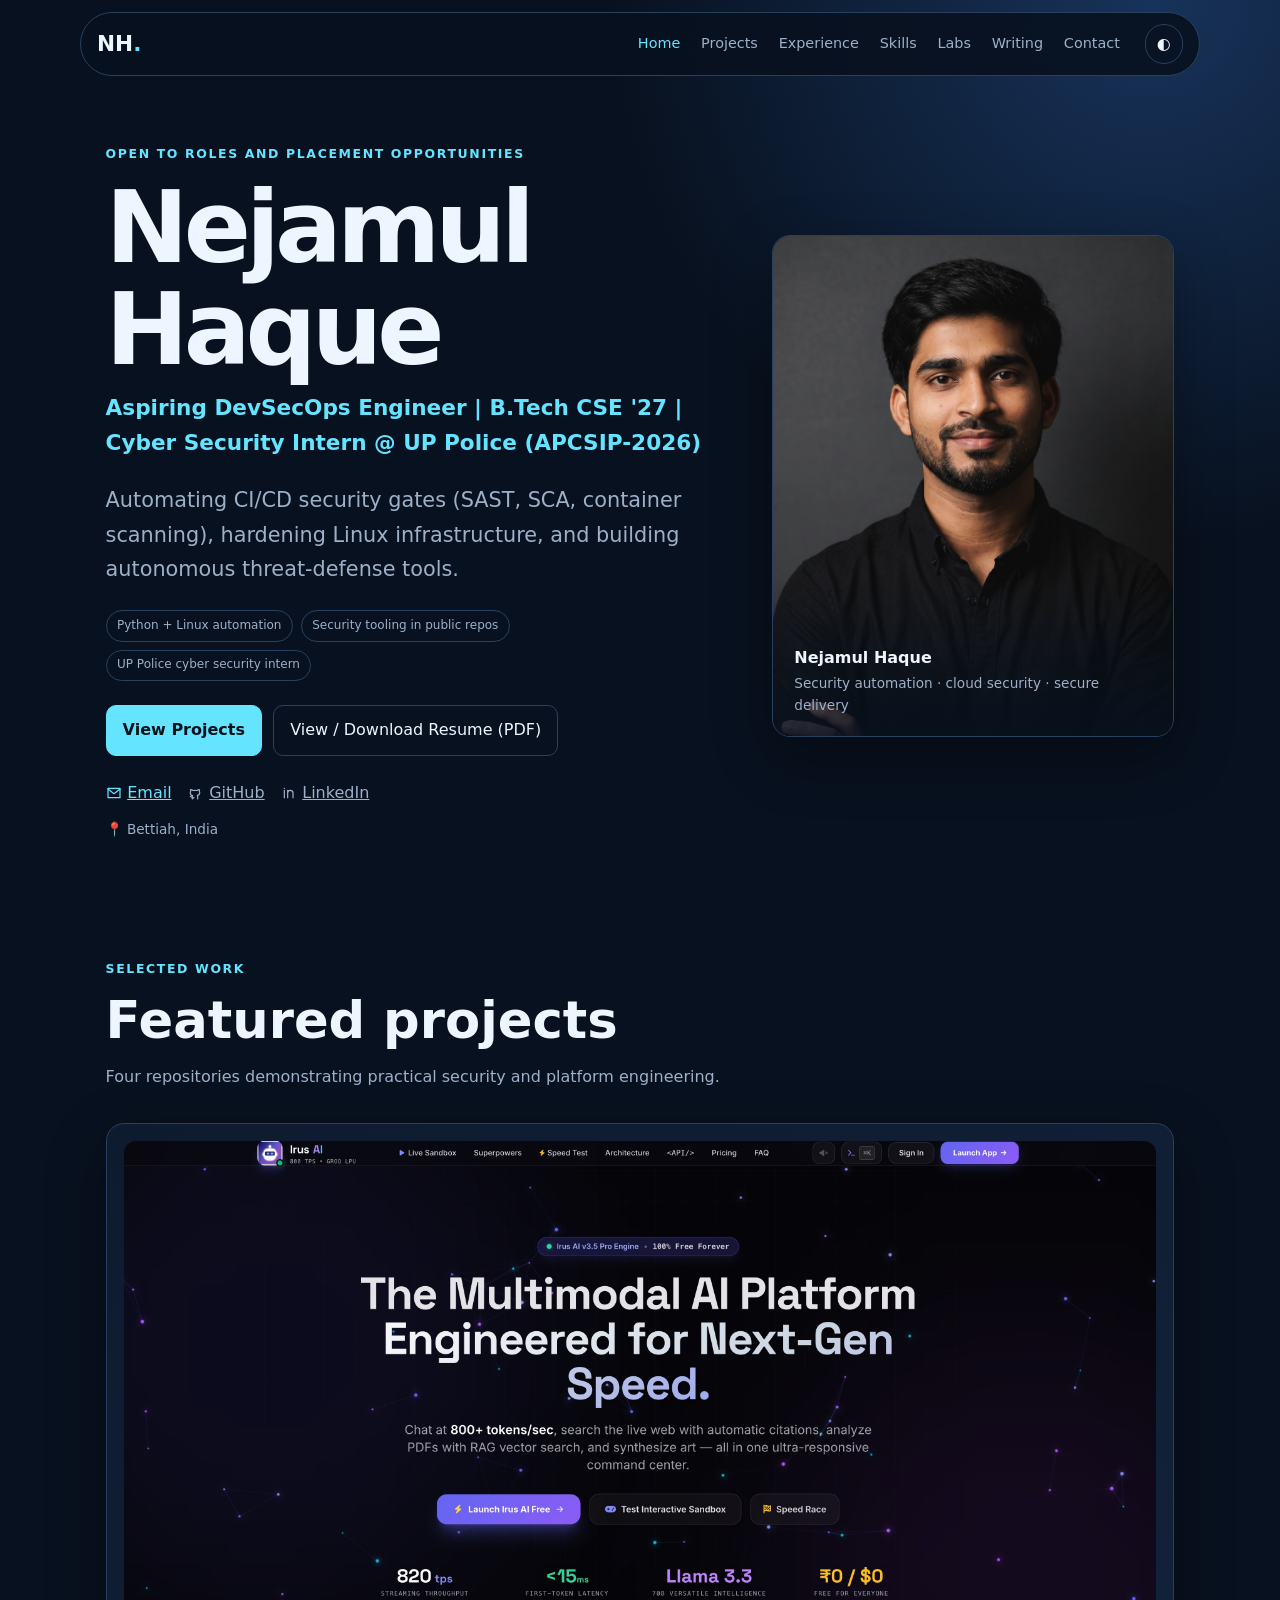
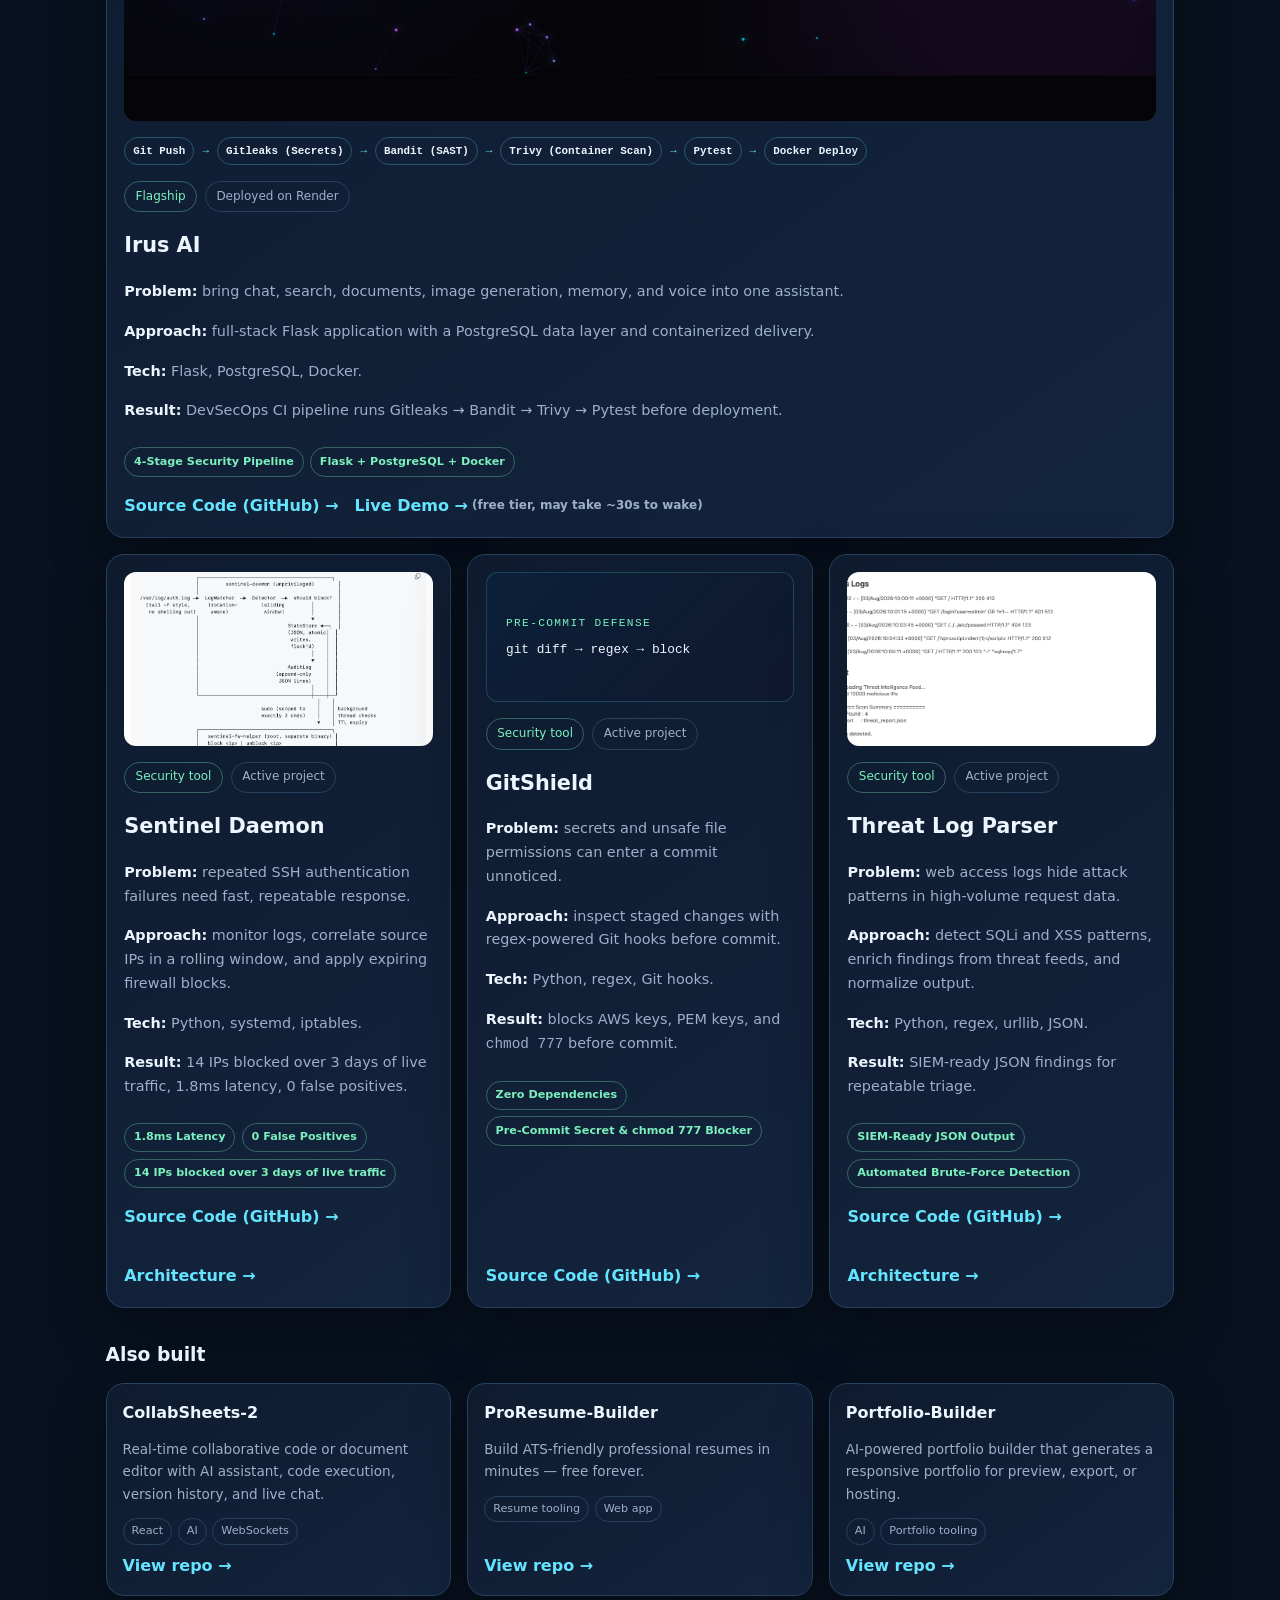
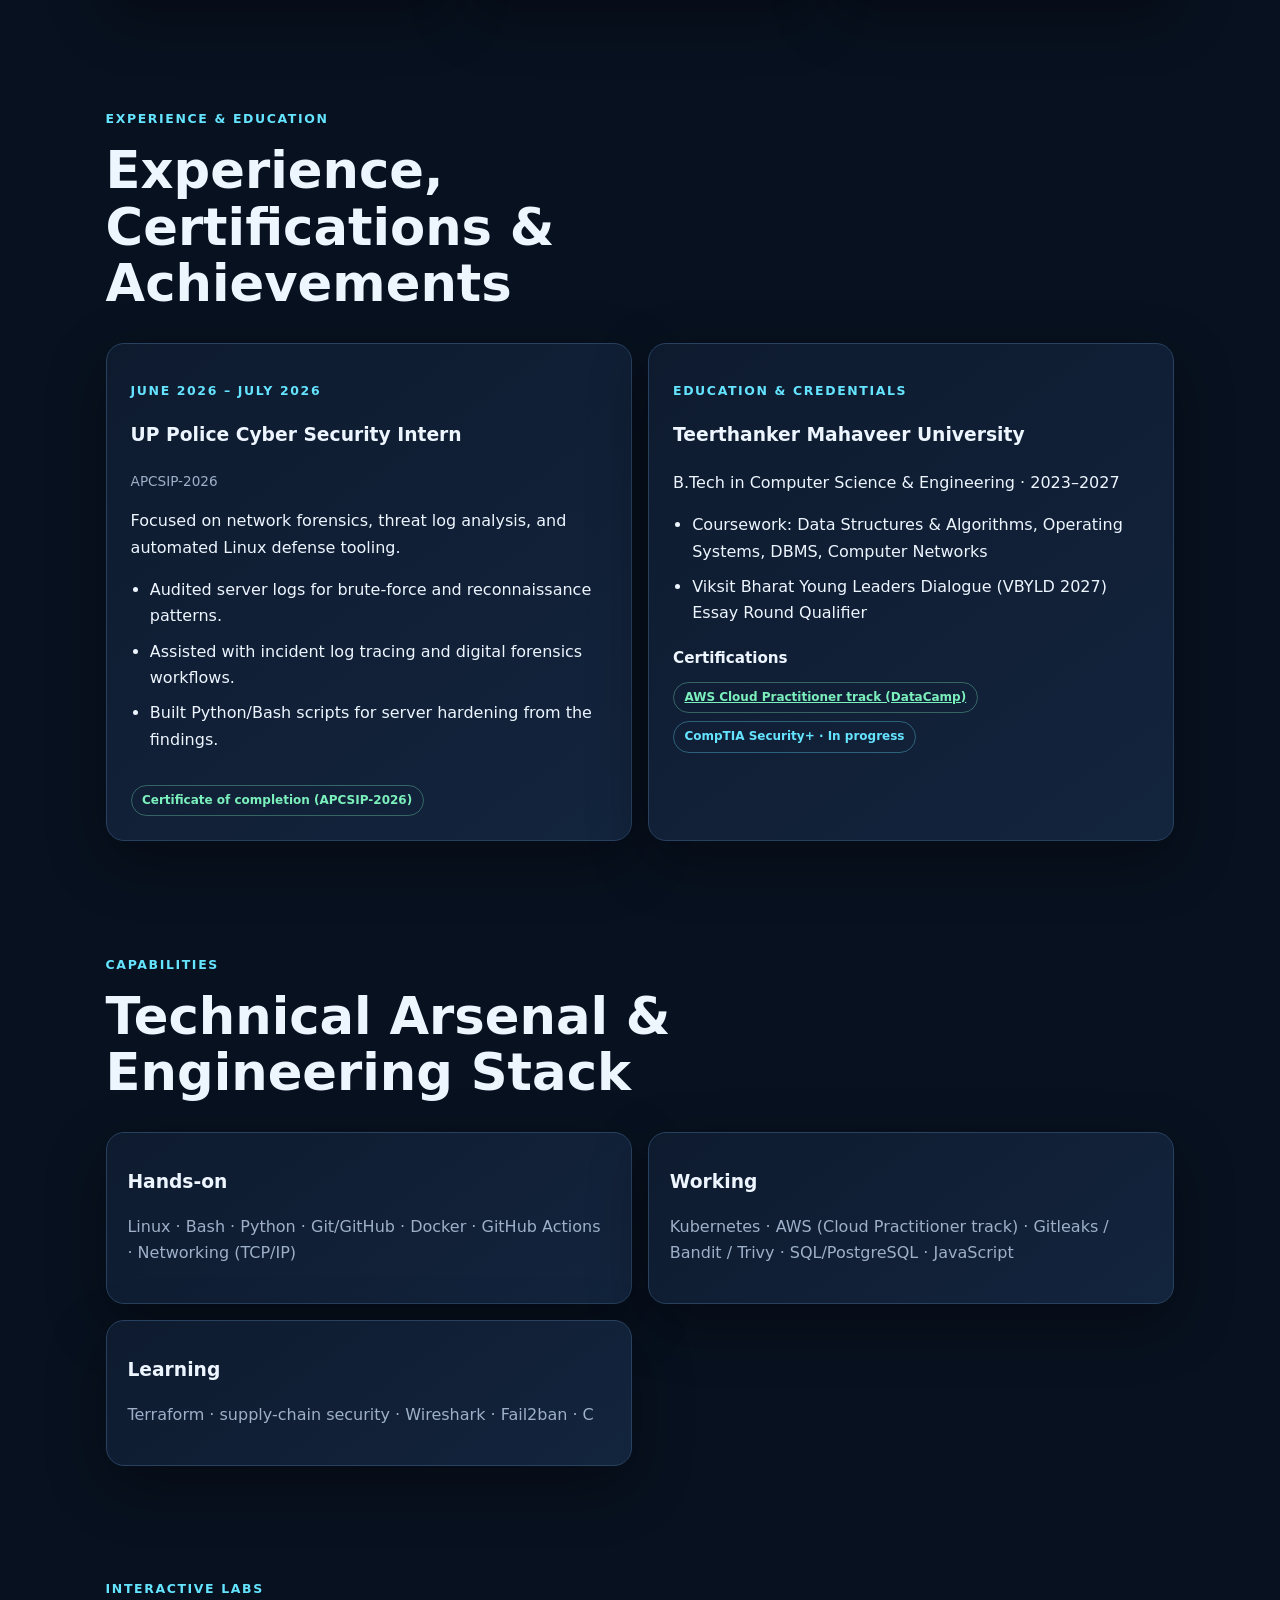
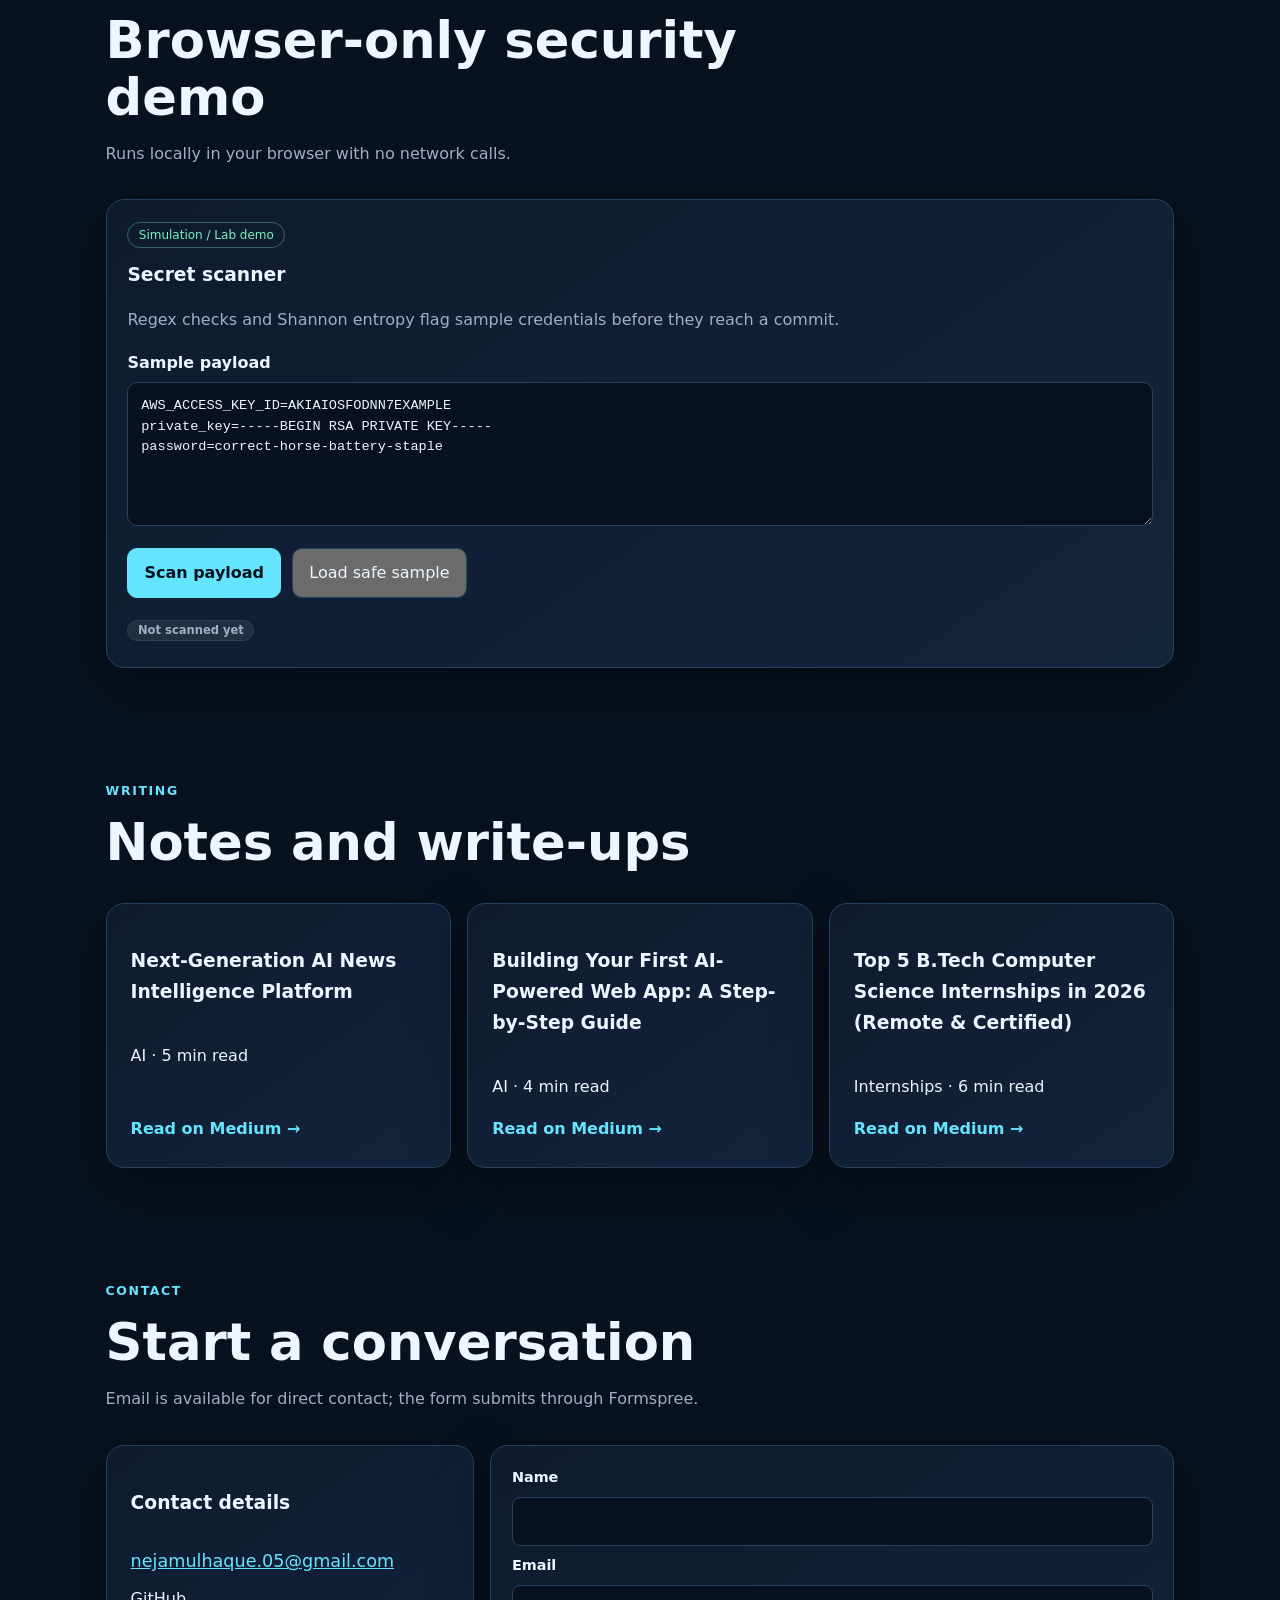
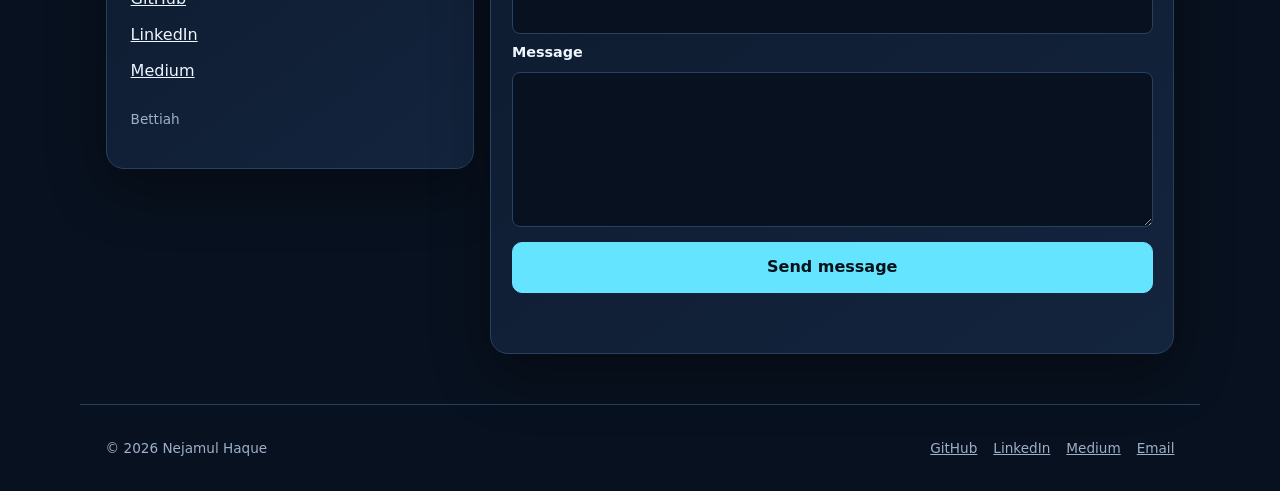
==== index.html @ 6cd94a55 "Merge pull request #15 from NejamulHaque/main updated" ====
<!DOCTYPE html>
<html lang="en">
<head>
  <meta charset="utf-8">
  <meta name="viewport" content="width=device-width, initial-scale=1">
  <meta name="description" content="Aspiring DevSecOps Engineer">
  <link rel="canonical" href="https://nejamulhaque.vercel.app/">
  <meta property="og:type" content="website">
  <meta property="og:site_name" content="Nejamul Haque">
  <meta property="og:title" content="Nejamul Haque | Aspiring DevSecOps Engineer">
  <meta property="og:description" content="Practical security automation, cloud security, and secure delivery projects.">
  <meta property="og:url" content="https://nejamulhaque.vercel.app/">
  <meta property="og:image" content="https://nejamulhaque.vercel.app/og-image.png">
  <meta property="og:image:alt" content="Nejamul Haque - Aspiring DevSecOps Engineer">
  <meta property="og:image:width" content="1200">
  <meta property="og:image:height" content="630">
  <meta name="twitter:card" content="summary_large_image">
  <meta name="twitter:title" content="Nejamul Haque | Aspiring DevSecOps Engineer">
  <meta name="twitter:description" content="Practical security automation, cloud security, and secure delivery projects.">
  <meta name="twitter:image" content="https://nejamulhaque.vercel.app/og-image.png">
  <meta name="twitter:image:alt" content="Nejamul Haque - Aspiring DevSecOps Engineer">
  <meta name="theme-color" content="#08111f">
  <link rel="icon" href="assets/favicon/favicon.ico">
  <link rel="manifest" href="site.webmanifest">
  <link rel="stylesheet" href="styles.css">
  <script type="application/ld+json">
  {"@context":"https://schema.org","@type":"Person","name":"Nejamul Haque","url":"https://nejamulhaque.vercel.app/","jobTitle":"Aspiring DevSecOps Engineer","sameAs":["https://github.com/NejamulHaque","https://linkedin.com/in/NejamulHaque","https://nejamulhaque.medium.com/"]}
  </script>
  <title>Nejamul Haque | Aspiring DevSecOps Engineer</title>
</head>
<body>
  <a class="skip-link" href="#main">Skip to content</a>
  <div class="scroll-progress" id="scrollProgress" aria-hidden="true"></div>
  <header class="site-header">
    <a class="brand" href="#home" aria-label="Nejamul Haque home">NH<span>.</span></a>
    <button class="menu-toggle" id="menuToggle" type="button" aria-expanded="false" aria-controls="primaryNav">Menu</button>
    <nav id="primaryNav" aria-label="Primary navigation">
      <a href="#home">Home</a><a href="#projects">Projects</a><a href="#experience">Experience</a>
      <a href="#skills">Skills</a><a href="#labs">Labs</a><a href="#writing">Writing</a><a href="#contact">Contact</a>
      <a class="resume-link" href="/resume.pdf" target="_blank" rel="noopener noreferrer" hidden>Resume</a>
    </nav>
    <button class="theme-toggle" id="themeToggle" type="button" aria-label="Toggle color theme">◐</button>
  </header>

  <main id="main">
    <section class="hero section" id="home">
      <div class="hero-copy">
        <p class="kicker">Open to roles and placement opportunities</p>
        <h1>Nejamul Haque</h1>
        <p class="hero-role">Aspiring DevSecOps Engineer | B.Tech CSE '27 | Cyber Security Intern @ UP Police (APCSIP-2026)</p>
        <p class="lede">Automating CI/CD security gates (SAST, SCA, container scanning), hardening Linux infrastructure, and building autonomous threat-defense tools.</p>
        <div class="proof-points">
          <span>Python + Linux automation</span><span>Security tooling in public repos</span><span>UP Police cyber security intern</span>
        </div>
        <div class="actions">
          <a class="button primary" href="#projects">View Projects</a>
          <a class="button secondary resume-link" href="/resume.pdf" target="_blank" rel="noopener noreferrer" hidden>View / Download Resume (PDF)</a>
        </div>
        <div class="contact-line">
          <a class="icon-badge" aria-label="Email Nejamul Haque" href="mailto:nejamulhaque.05@gmail.com"><svg aria-hidden="true" viewBox="0 0 24 24"><path d="M3 5h18v14H3z"/><path d="m3 6 9 7 9-7"/></svg><span>Email</span></a>
          <a class="icon-badge" aria-label="Nejamul Haque on GitHub" href="https://github.com/NejamulHaque" target="_blank" rel="noopener noreferrer"><svg aria-hidden="true" viewBox="0 0 24 24"><path d="M9 19c-4 1.2-4-2-5.5-2m11 4v-3.1c0-1 .1-1.6-.5-2.2 1.7-.2 3.5-.8 3.5-4A3.1 3.1 0 0 0 17 9.5 2.9 2.9 0 0 0 17 7s-1.1-.4-3.5 1.3a12 12 0 0 0-6 0C5.1 6.6 4 7 4 7a2.9 2.9 0 0 0 0 2.5A3.1 3.1 0 0 0 3.5 12c0 3.2 1.8 3.8 3.5 4-.6.6-.6 1.2-.5 2.2V21"/></svg><span>GitHub</span></a>
          <a class="icon-badge" aria-label="Nejamul Haque on LinkedIn" href="https://linkedin.com/in/NejamulHaque" target="_blank" rel="noopener noreferrer"><svg aria-hidden="true" viewBox="0 0 24 24"><path d="M5 8v11M5 5v.1M10 19v-7a4 4 0 0 1 8 0v7M10 12V8"/></svg><span>LinkedIn</span></a>
        </div>
        <p class="location-meta">📍 Bettiah, India</p>
      </div>
      <div class="hero-card card">
        <img src="assets/profile.png" alt="Nejamul Haque" width="600" height="750" fetchpriority="high">
        <div class="hero-card-caption"><strong>Nejamul Haque</strong><span>Security automation · cloud security · secure delivery</span></div>
      </div>
    </section>

    <section class="section" id="projects">
      <div class="section-heading"><p class="kicker">Selected work</p><h2>Featured projects</h2><p>Four repositories demonstrating practical security and platform engineering.</p></div>
      <div class="project-grid">
        <article class="card project-card flagship">
          <div class="project-media image-media"><img class="project-screenshot" src="assets/projects/irus-ai.png" width="3360" height="1854" alt="Irus AI screenshot" loading="lazy"></div>
          <div class="pipeline"><span>Git Push</span><b>→</b><span>Gitleaks (Secrets)</span><b>→</b><span>Bandit (SAST)</span><b>→</b><span>Trivy (Container Scan)</span><b>→</b><span>Pytest</span><b>→</b><span>Docker Deploy</span></div>
          <div class="status-row"><span class="badge">Flagship</span><span class="status">Deployed on Render</span></div>
          <h3>Irus AI</h3><p><strong>Problem:</strong> bring chat, search, documents, image generation, memory, and voice into one assistant.</p><p><strong>Approach:</strong> full-stack Flask application with a PostgreSQL data layer and containerized delivery.</p><p><strong>Tech:</strong> Flask, PostgreSQL, Docker.</p><p><strong>Result:</strong> DevSecOps CI pipeline runs Gitleaks → Bandit → Trivy → Pytest before deployment.</p>
          <div class="metric-row"><span>4-Stage Security Pipeline</span><span>Flask + PostgreSQL + Docker</span></div><div class="project-actions"><a class="text-link" aria-label="Irus AI source code on GitHub" href="https://github.com/NejamulHaque/Irus-AI" target="_blank" rel="noopener noreferrer">Source Code (GitHub) →</a><a class="text-link" aria-label="Irus AI live demo" href="https://irus-ai.onrender.com" target="_blank" rel="noopener noreferrer">Live Demo → <span class="demo-note">(free tier, may take ~30s to wake)</span></a></div>
        </article>
        <article class="card project-card">
          <div class="project-media image-media"><img class="project-screenshot" src="assets/projects/sentinel-daemon.png" width="1758" height="1236" alt="Sentinel Daemon screenshot" loading="lazy"></div>
          <div class="status-row"><span class="badge">Security tool</span><span class="status">Active project</span></div>
          <h3>Sentinel Daemon</h3><p><strong>Problem:</strong> repeated SSH authentication failures need fast, repeatable response.</p><p><strong>Approach:</strong> monitor logs, correlate source IPs in a rolling window, and apply expiring firewall blocks.</p><p><strong>Tech:</strong> Python, systemd, iptables.</p><p><strong>Result:</strong> 14 IPs blocked over 3 days of live traffic, 1.8ms latency, 0 false positives.</p>
          <div class="metric-row"><span>1.8ms Latency</span><span>0 False Positives</span><span>14 IPs blocked over 3 days of live traffic</span></div><div class="project-actions"><a class="text-link" aria-label="Sentinel Daemon source code on GitHub" href="https://github.com/NejamulHaque/sentinel-daemon" target="_blank" rel="noopener noreferrer">Source Code (GitHub) →</a><a class="text-link" aria-label="Sentinel Daemon architecture" href="https://github.com/NejamulHaque/sentinel-daemon#readme" target="_blank" rel="noopener noreferrer">Architecture →</a></div>
        </article>
        <article class="card project-card">
          <div class="project-media code-card"><span>PRE-COMMIT DEFENSE</span><code>git diff → regex → block</code></div>
          <div class="status-row"><span class="badge">Security tool</span><span class="status">Active project</span></div>
          <h3>GitShield</h3><p><strong>Problem:</strong> secrets and unsafe file permissions can enter a commit unnoticed.</p><p><strong>Approach:</strong> inspect staged changes with regex-powered Git hooks before commit.</p><p><strong>Tech:</strong> Python, regex, Git hooks.</p><p><strong>Result:</strong> blocks AWS keys, PEM keys, and <code>chmod 777</code> before commit.</p>
          <div class="metric-row"><span>Zero Dependencies</span><span>Pre-Commit Secret &amp; chmod 777 Blocker</span></div><div class="project-actions"><a class="text-link" aria-label="GitShield source code on GitHub" href="https://github.com/NejamulHaque/GitShield" target="_blank" rel="noopener noreferrer">Source Code (GitHub) →</a></div>
        </article>
        <article class="card project-card">
          <div class="project-media image-media"><img class="project-screenshot" src="assets/projects/threat-log-parser.png" width="1910" height="890" alt="Threat Log Parser screenshot" loading="lazy"></div>
          <div class="status-row"><span class="badge">Security tool</span><span class="status">Active project</span></div>
          <h3>Threat Log Parser</h3><p><strong>Problem:</strong> web access logs hide attack patterns in high-volume request data.</p><p><strong>Approach:</strong> detect SQLi and XSS patterns, enrich findings from threat feeds, and normalize output.</p><p><strong>Tech:</strong> Python, regex, urllib, JSON.</p><p><strong>Result:</strong> SIEM-ready JSON findings for repeatable triage.</p>
          <div class="metric-row"><span>SIEM-Ready JSON Output</span><span>Automated Brute-Force Detection</span></div><div class="project-actions"><a class="text-link" aria-label="Threat Log Parser source code on GitHub" href="https://github.com/NejamulHaque/threat-log-parser" target="_blank" rel="noopener noreferrer">Source Code (GitHub) →</a><a class="text-link" aria-label="Threat Log Parser architecture" href="https://github.com/NejamulHaque/threat-log-parser#readme" target="_blank" rel="noopener noreferrer">Architecture →</a></div>
        </article>
      </div>
      <div class="also-built"><h3>Also built</h3><div class="compact-projects">
        <article class="card compact-project"><h4>CollabSheets-2</h4><p>Real-time collaborative code or document editor with AI assistant, code execution, version history, and live chat.</p><div class="tag-row"><span>React</span><span>AI</span><span>WebSockets</span></div><a class="text-link" href="https://github.com/NejamulHaque/CollabSheets-2" target="_blank" rel="noopener noreferrer">View repo →</a></article>
        <article class="card compact-project"><h4>ProResume-Builder</h4><p>Build ATS-friendly professional resumes in minutes — free forever.</p><div class="tag-row"><span>Resume tooling</span><span>Web app</span></div><a class="text-link" href="https://github.com/NejamulHaque/ProResume-Builder" target="_blank" rel="noopener noreferrer">View repo →</a></article>
        <article class="card compact-project"><h4>Portfolio-Builder</h4><p>AI-powered portfolio builder that generates a responsive portfolio for preview, export, or hosting.</p><div class="tag-row"><span>AI</span><span>Portfolio tooling</span></div><a class="text-link" href="https://github.com/NejamulHaque/Portfolio-Builder" target="_blank" rel="noopener noreferrer">View repo →</a></article>
      </div></div>
    </section>

    <section class="section" id="experience">
      <div class="section-heading"><p class="kicker">Experience &amp; education</p><h2>Experience, Certifications &amp; Achievements</h2></div>
      <div class="timeline-grid">
        <article class="card content-card"><p class="kicker">June 2026 – July 2026</p><h3>UP Police Cyber Security Intern</h3><p class="muted">APCSIP-2026</p><p>Focused on network forensics, threat log analysis, and automated Linux defense tooling.</p><ul><li>Audited server logs for brute-force and reconnaissance patterns.</li><li>Assisted with incident log tracing and digital forensics workflows.</li><li>Built Python/Bash scripts for server hardening from the findings.</li></ul><span class="verification-badge">Certificate of completion (APCSIP-2026)</span></article>
        <article class="card content-card"><p class="kicker">Education &amp; credentials</p><h3>Teerthanker Mahaveer University</h3><p>B.Tech in Computer Science &amp; Engineering · 2023–2027</p><ul><li>Coursework: Data Structures &amp; Algorithms, Operating Systems, DBMS, Computer Networks</li><li>Viksit Bharat Young Leaders Dialogue (VBYLD 2027) Essay Round Qualifier</li></ul><h4 class="credential-heading">Certifications</h4><div class="credential-list"><a class="credential-badge completed" href="https://www.datacamp.com/completed/statement-of-accomplishment/track/d8737c51f606a25dee75208dae2ee97156c7c3a2" target="_blank" rel="noopener noreferrer">AWS Cloud Practitioner track (DataCamp)</a><span class="credential-badge progress">CompTIA Security+ · In progress</span></div></article>
      </div>
    </section>

    <section class="section" id="skills">
      <div class="section-heading"><p class="kicker">Capabilities</p><h2>Technical Arsenal &amp; Engineering Stack</h2></div>
      <div class="skills-grid skill-levels">
        <div class="card skill"><h3>Hands-on</h3><p>Linux · Bash · Python · Git/GitHub · Docker · GitHub Actions · Networking (TCP/IP)</p></div>
        <div class="card skill"><h3>Working</h3><p>Kubernetes · AWS (Cloud Practitioner track) · Gitleaks / Bandit / Trivy · SQL/PostgreSQL · JavaScript</p></div>
        <div class="card skill"><h3>Learning</h3><p>Terraform · supply-chain security · Wireshark · Fail2ban · C</p></div>
      </div>
    </section>

    <section class="section" id="labs">
      <div class="section-heading"><p class="kicker">Interactive labs</p><h2>Browser-only security demo</h2><p>Runs locally in your browser with no network calls.</p></div>
      <article class="card lab scanner"><span class="badge">Simulation / Lab demo</span><h3>Secret scanner</h3><p>Regex checks and Shannon entropy flag sample credentials before they reach a commit.</p>
        <label for="secretInput">Sample payload</label><textarea id="secretInput" rows="5">AWS_ACCESS_KEY_ID=AKIAIOSFODNN7EXAMPLE
private_key=-----BEGIN RSA PRIVATE KEY-----
password=correct-horse-battery-staple</textarea>
        <div class="scanner-actions"><button class="button primary" id="scanSecrets" type="button">Scan payload</button><button class="button secondary" id="loadSafeSample" type="button">Load safe sample</button></div>
        <output id="scannerOutput" class="scanner-output" aria-live="polite"><span class="result-badge neutral">Not scanned yet</span></output>
      </article>
    </section>

    <section class="section" id="writing">
      <div class="section-heading"><p class="kicker">Writing</p><h2>Notes and write-ups</h2></div>
      <div id="writingList" class="writing-grid"><article class="card content-card writing-card"><p>Security and engineering notes are published on Medium.</p><a class="text-link" aria-label="Visit Nejamul Haque Medium profile" href="https://nejamulhaque.medium.com/" target="_blank" rel="noopener noreferrer">Visit Medium profile →</a></article></div>
    </section>

    <section class="section" id="contact">
      <div class="section-heading"><p class="kicker">Contact</p><h2>Start a conversation</h2><p>Email is available for direct contact; the form submits through Formspree.</p></div>
      <div class="contact-grid">
        <div class="card content-card contact-details"><h3>Contact details</h3><a class="email" href="mailto:nejamulhaque.05@gmail.com">nejamulhaque.05@gmail.com</a><a href="https://github.com/NejamulHaque" target="_blank" rel="noopener noreferrer">GitHub</a><a href="https://linkedin.com/in/NejamulHaque" target="_blank" rel="noopener noreferrer">LinkedIn</a><a href="https://nejamulhaque.medium.com/" target="_blank" rel="noopener noreferrer">Medium</a><p class="muted">Bettiah</p></div>
        <form class="card contact-form" id="contactForm" action="https://formspree.io/f/mvzwoypk" method="post">
          <label for="name">Name</label><input id="name" name="name" type="text" required autocomplete="name">
          <label for="email">Email</label><input id="email" name="email" type="email" required autocomplete="email">
          <label for="message">Message</label><textarea id="message" name="message" rows="5" required></textarea>
          <label class="honeypot" aria-hidden="true">Leave this field empty<input name="_gotcha" type="text" tabindex="-1" autocomplete="off"></label>
          <button class="button primary" type="submit">Send message</button><p id="formStatus" role="status" aria-live="polite"></p>
        </form>
      </div>
    </section>
  </main>
  <footer class="footer"><span>© <span id="year"></span> Nejamul Haque</span><span class="footer-links"><a href="https://github.com/NejamulHaque" target="_blank" rel="noopener noreferrer">GitHub</a><a href="https://linkedin.com/in/NejamulHaque" target="_blank" rel="noopener noreferrer">LinkedIn</a><a href="https://nejamulhaque.medium.com/" target="_blank" rel="noopener noreferrer">Medium</a><a href="mailto:nejamulhaque.05@gmail.com">Email</a></span></footer>
  <script src="script.js" defer></script>
</body>
</html>
---- styles.css ----
:root{color-scheme:dark;--bg:#08111f;--surface:#0e1b2f;--surface-2:#13243d;--text:#edf5ff;--muted:#9db0c8;--line:#28415f;--accent:#65e4ff;--accent-2:#9b8cff;--success:#7bf0bd;--max:1120px;--space:clamp(1rem,2vw,2rem);--radius:18px;--shadow:0 20px 60px #0005;--font:Inter,ui-sans-serif,system-ui,-apple-system,BlinkMacSystemFont,"Segoe UI",sans-serif}*{box-sizing:border-box}html{scroll-behavior:smooth;scroll-padding-top:6rem}body{margin:0;background:radial-gradient(circle at 90% 0,#17335a 0,transparent 34rem),var(--bg);color:var(--text);font:16px/1.65 var(--font);overflow-x:hidden}body.light{color-scheme:light;--bg:#f4f7fb;--surface:#fff;--surface-2:#e8eef6;--text:#142033;--muted:#52647a;--line:#cbd7e5;--accent:#006d99;--accent-2:#5844b8;--success:#087d52;background:linear-gradient(140deg,#eef6ff,var(--bg))}a{color:inherit}button,input,textarea{font:inherit}.skip-link{position:fixed;left:1rem;top:-5rem;background:var(--accent);color:#00111b;padding:.6rem 1rem;z-index:20}.skip-link:focus{top:1rem}.scroll-progress{position:fixed;top:0;left:0;height:3px;width:0;background:linear-gradient(90deg,var(--accent),var(--accent-2));z-index:30}.site-header{position:sticky;top:.75rem;z-index:10;display:flex;align-items:center;gap:1rem;max-width:var(--max);margin:.75rem auto 0;padding:.7rem 1rem;border:1px solid var(--line);border-radius:999px;background:#08111fe8;backdrop-filter:blur(16px)}body.light .site-header{background:#ffffffeb}.brand{font-weight:900;font-size:1.35rem;text-decoration:none;margin-right:auto}.brand span{color:var(--accent)}nav{display:flex;gap:.2rem}nav a{padding:.35rem .55rem;text-decoration:none;color:var(--muted);font-size:.9rem}nav a:hover,nav a.active{color:var(--accent)}.theme-toggle,.menu-toggle{border:1px solid var(--line);border-radius:999px;background:transparent;color:var(--text);padding:.35rem .7rem;cursor:pointer}.menu-toggle{display:none}.section{max-width:var(--max);margin:auto;padding:clamp(4rem,9vw,7rem) var(--space);scroll-margin-top:5rem}.hero{min-height:calc(100vh - 5rem);display:grid;grid-template-columns:1.2fr .8fr;align-items:center;gap:4rem;padding-top:5rem}.kicker{color:var(--accent);font-size:.78rem;letter-spacing:.13em;text-transform:uppercase;font-weight:800}.hero h1{font-size:clamp(3rem,8vw,6.2rem);line-height:1.03;max-width:11ch;margin:.8rem 0 .5rem;letter-spacing:-.05em}.hero-role{color:var(--accent);font-size:clamp(1rem,2vw,1.35rem);font-weight:700;max-width:42rem;margin:.5rem 0 1.4rem}.lede{font-size:clamp(1.05rem,2vw,1.3rem);color:var(--muted);max-width:58ch}.proof-points{display:flex;flex-wrap:wrap;gap:.5rem;margin:1.5rem 0}.proof-points span,.badge,.status{border:1px solid var(--line);border-radius:999px;padding:.3rem .65rem;font-size:.75rem}.proof-points span{color:var(--muted)}.badge{color:var(--success);border-color:#7bf0bd55}.status{color:var(--muted)}.actions{display:flex;flex-wrap:wrap;gap:.7rem;margin:1.5rem 0}.button{border:1px solid var(--line);border-radius:10px;padding:.7rem 1rem;text-decoration:none;cursor:pointer;display:inline-flex;justify-content:center;transition:transform .2s ease,background .2s ease}.button.primary{background:var(--accent);border-color:var(--accent);color:#03121a;font-weight:800}.button.secondary{color:var(--text)}.button:hover{transform:translateY(-2px)}.resume-note,.muted{color:var(--muted);font-size:.85rem}.contact-line{display:flex;flex-wrap:wrap;gap:1rem;color:var(--muted)}.contact-line a:first-child{color:var(--accent)}.card{background:linear-gradient(145deg,var(--surface),var(--surface-2));border:1px solid var(--line);border-radius:var(--radius);box-shadow:var(--shadow)}.hero-card{overflow:hidden;position:relative}.hero-card img{display:block;width:100%;height:auto;aspect-ratio:4/5;object-fit:cover}.hero-card-caption{position:absolute;bottom:0;left:0;right:0;padding:4rem 1.3rem 1.2rem;background:linear-gradient(transparent,#07101ee8);display:flex;flex-direction:column}.hero-card-caption span{color:var(--muted);font-size:.85rem}.section-heading{margin-bottom:2rem;max-width:65ch}.section-heading h2{font-size:clamp(2rem,4vw,3.2rem);line-height:1.1;margin:.3rem 0 .7rem}.section-heading p:last-child{color:var(--muted)}.project-grid{display:grid;grid-template-columns:repeat(2,1fr);gap:1rem}.project-card{padding:1.1rem}.project-card h3{margin:1rem 0 .6rem;font-size:1.3rem}.project-card p{color:var(--muted);font-size:.9rem;margin:.5rem 0}.project-card strong{color:var(--text)}.flagship{grid-column:1/-1}.project-media{min-height:130px;border-radius:12px}.code-card{display:flex;flex-direction:column;justify-content:center;gap:.5rem;padding:1.2rem;background:linear-gradient(135deg,#0b2038,#10182e);color:var(--accent);font: .8rem/1.5 ui-monospace,SFMono-Regular,Menlo,monospace;border:1px solid #65e4ff33}.code-card span{color:var(--success);font-size:.7rem;letter-spacing:.12em}.code-card code{color:var(--text);white-space:normal}.status-row{display:flex;gap:.5rem;align-items:center;flex-wrap:wrap;margin-top:1rem}.text-link{color:var(--accent);font-weight:800;text-decoration:none;display:inline-block;margin-top:.7rem}.split{display:grid;grid-template-columns:.8fr 1.2fr;gap:2rem;align-items:start}.content-card{padding:1.5rem}.content-card ul{padding-left:1.2rem}.content-card li{margin:.55rem 0}.timeline-grid,.training-grid{display:grid;grid-template-columns:repeat(2,1fr);gap:1rem}.skills-grid,.lab-grid,.contact-grid{display:grid;grid-template-columns:repeat(3,1fr);gap:1rem}.skill,.lab{padding:1.3rem}.skill h3,.lab h3{margin:.8rem 0 .4rem}.skill p,.lab p{color:var(--muted)}.skill a{color:var(--accent);font-size:.85rem}.scanner{max-width:760px}.scanner label{display:block;font-weight:700;margin-top:1rem}.scanner textarea{width:100%;margin-top:.4rem;font: .85rem/1.5 ui-monospace,SFMono-Regular,Menlo,monospace}.scanner-actions{display:flex;flex-wrap:wrap;gap:.7rem;margin-top:.8rem}.scanner-output{display:block;margin-top:1rem;color:var(--success);font: .85rem/1.5 ui-monospace,SFMono-Regular,Menlo,monospace;white-space:pre-wrap}.contact-grid{grid-template-columns:.7fr 1.3fr}.email{font-size:1.1rem;color:var(--accent)}.contact-form{padding:1.3rem;display:grid;gap:.45rem}.contact-form label{font-weight:700;font-size:.9rem}.contact-form input,.contact-form textarea{width:100%;border:1px solid var(--line);border-radius:8px;background:var(--bg);color:var(--text);padding:.65rem;resize:vertical}.contact-form button{margin-top:.5rem}.honeypot{position:absolute!important;left:-10000px!important}.footer{max-width:var(--max);margin:auto;padding:2rem var(--space);border-top:1px solid var(--line);display:flex;justify-content:space-between;color:var(--muted);font-size:.85rem}@media(max-width:850px){.hero,.split{grid-template-columns:1fr;gap:2rem}.hero{min-height:auto}.hero-card{max-width:420px}.project-grid,.skills-grid,.lab-grid,.timeline-grid,.training-grid{grid-template-columns:1fr 1fr}.site-header{border-radius:18px;flex-wrap:wrap}.menu-toggle{display:block}nav{display:none;order:4;width:100%;flex-direction:column;padding-top:.5rem}nav.open{display:flex}nav a{padding:.6rem}.theme-toggle{order:2}}@media(max-width:560px){.project-grid,.skills-grid,.lab-grid,.contact-grid,.timeline-grid,.training-grid{grid-template-columns:1fr}.hero h1{font-size:clamp(3rem,16vw,4.4rem);max-width:none;line-height:.98}.hero-role{max-width:32ch}.footer{flex-direction:column;gap:.5rem}}@media(prefers-reduced-motion:reduce){*,*::before,*::after{scroll-behavior:auto!important;transition:none!important;animation:none!important}}:focus-visible{outline:3px solid var(--accent);outline-offset:3px}
.resume-link{white-space:nowrap}nav .resume-link{border:1px solid var(--line);border-radius:8px;color:var(--accent)}.project-grid{grid-template-columns:repeat(3,1fr);align-items:stretch}.project-card{display:flex;flex-direction:column;height:100%;min-width:0}.project-card .project-actions{display:flex;gap:1rem;margin-top:auto;flex-wrap:wrap;min-width:0}.project-card .project-actions .text-link{margin-top:1rem}.flagship{grid-column:1/-1}.pipeline{display:flex;flex-wrap:wrap;align-items:center;gap:.5rem;margin-top:1rem;color:var(--muted);font:700 .68rem/1.3 ui-monospace,SFMono-Regular,Menlo,monospace}.pipeline span{border:1px solid #65e4ff44;border-radius:999px;padding:.35rem .5rem;color:var(--text)}.pipeline b{color:var(--accent)}.metric-row{display:flex;flex-wrap:wrap;gap:.4rem;margin-top:1rem}.metric-row span{border:1px solid #7bf0bd55;border-radius:999px;padding:.28rem .55rem;color:var(--success);font-size:.7rem;font-weight:700}.demo-note{color:var(--muted);font-size:.75rem;font-weight:600}.also-built{margin-top:2rem}.also-built h3{margin-bottom:.8rem}.compact-projects{display:grid;grid-template-columns:repeat(3,1fr);gap:1rem}.compact-project{padding:1rem;display:flex;flex-direction:column;height:100%}.compact-project h4{margin:0 0 .4rem}.compact-project p{color:var(--muted);font-size:.85rem;margin:.3rem 0}.compact-project .text-link{margin-top:auto}.tag-row{display:flex;flex-wrap:wrap;gap:.35rem;margin:.5rem 0}.tag-row span{border:1px solid var(--line);border-radius:999px;padding:.2rem .5rem;color:var(--muted);font-size:.7rem}.timeline-grid{align-items:stretch}.timeline-grid .content-card{height:100%}.graduation-year{color:var(--muted);font-size:.9rem}.verification-badge{display:inline-flex;align-items:center;gap:.25rem;margin-top:1rem;border:1px solid #7bf0bd55;border-radius:999px;padding:.3rem .65rem;color:var(--success);font-size:.75rem;font-weight:700}.credential-heading{margin:1.2rem 0 .1rem;font-size:.95rem}.credential-list{display:flex;flex-wrap:wrap;gap:.5rem;margin-top:.7rem}.credential-badge{display:inline-flex;align-items:center;border:1px solid var(--line);border-radius:999px;padding:.3rem .65rem;font-size:.75rem;font-weight:700}.credential-badge.completed{color:var(--success);border-color:#7bf0bd55}.credential-badge.progress{color:var(--accent);border-color:#65e4ff55}.location-meta{margin:.75rem 0 0;color:var(--muted);font-size:.85rem}.icon-badge{display:inline-flex;align-items:center;gap:.35rem}.icon-badge svg{width:1rem;height:1rem;fill:none;stroke:currentColor;stroke-width:1.8;stroke-linecap:round;stroke-linejoin:round}.text-link{display:inline-flex;align-items:center;gap:.25rem;white-space:nowrap}.scanner{max-width:none}.scanner textarea{border:1px solid var(--line);border-radius:10px;background:var(--bg);color:var(--text);padding:.8rem;min-height:9rem;outline:none}.scanner textarea:focus{border-color:var(--accent);box-shadow:0 0 0 3px #65e4ff33}.scanner-output{display:flex;flex-wrap:wrap;align-items:center;gap:.6rem;min-height:2rem}.result-badge{display:inline-flex;border-radius:999px;padding:.25rem .6rem;font:700 .72rem/1 var(--font)}.result-badge.clean{background:#7bf0bd22;color:var(--success);border:1px solid #7bf0bd66}.result-badge.suspicious{background:#ffb86b22;color:#ffc078;border:1px solid #ffc07866}.result-badge.neutral{background:#ffffff12;color:var(--muted);border:1px solid var(--line)}.footer-links{display:flex;flex-wrap:wrap;gap:1rem}.footer-links a:hover,.text-link:hover,.contact-details a:hover{color:var(--success)}.contact-details{display:flex;flex-direction:column;gap:.6rem;align-self:start}.project-media.image-media{overflow:hidden;padding:0}.project-screenshot{display:block;width:100%;height:auto;aspect-ratio:16/9;object-fit:cover}.writing-grid{display:grid;grid-template-columns:repeat(3,1fr);gap:1rem}.writing-card{display:flex;flex-direction:column;height:100%}.writing-card .text-link{margin-top:auto}.section{padding-top:clamp(1.9rem,4.1vw,3.15rem);padding-bottom:clamp(1.9rem,4.1vw,3.15rem)}@media(max-width:850px){.project-grid{grid-template-columns:repeat(2,1fr)}.compact-projects{grid-template-columns:1fr 1fr}.writing-grid{grid-template-columns:1fr 1fr}}@media(max-width:560px){.project-grid,.compact-projects,.writing-grid{grid-template-columns:1fr}.section{padding-top:1.5rem;padding-bottom:1.5rem}.project-grid .flagship{grid-column:auto}.project-card .project-actions{flex-wrap:wrap;overflow:visible}}
.pipeline.gap-1\.5{gap:.375rem}.skills-grid.skill-levels{grid-template-columns:repeat(2,1fr)}
@media(max-width:560px){.skills-grid.skill-levels{grid-template-columns:1fr}}
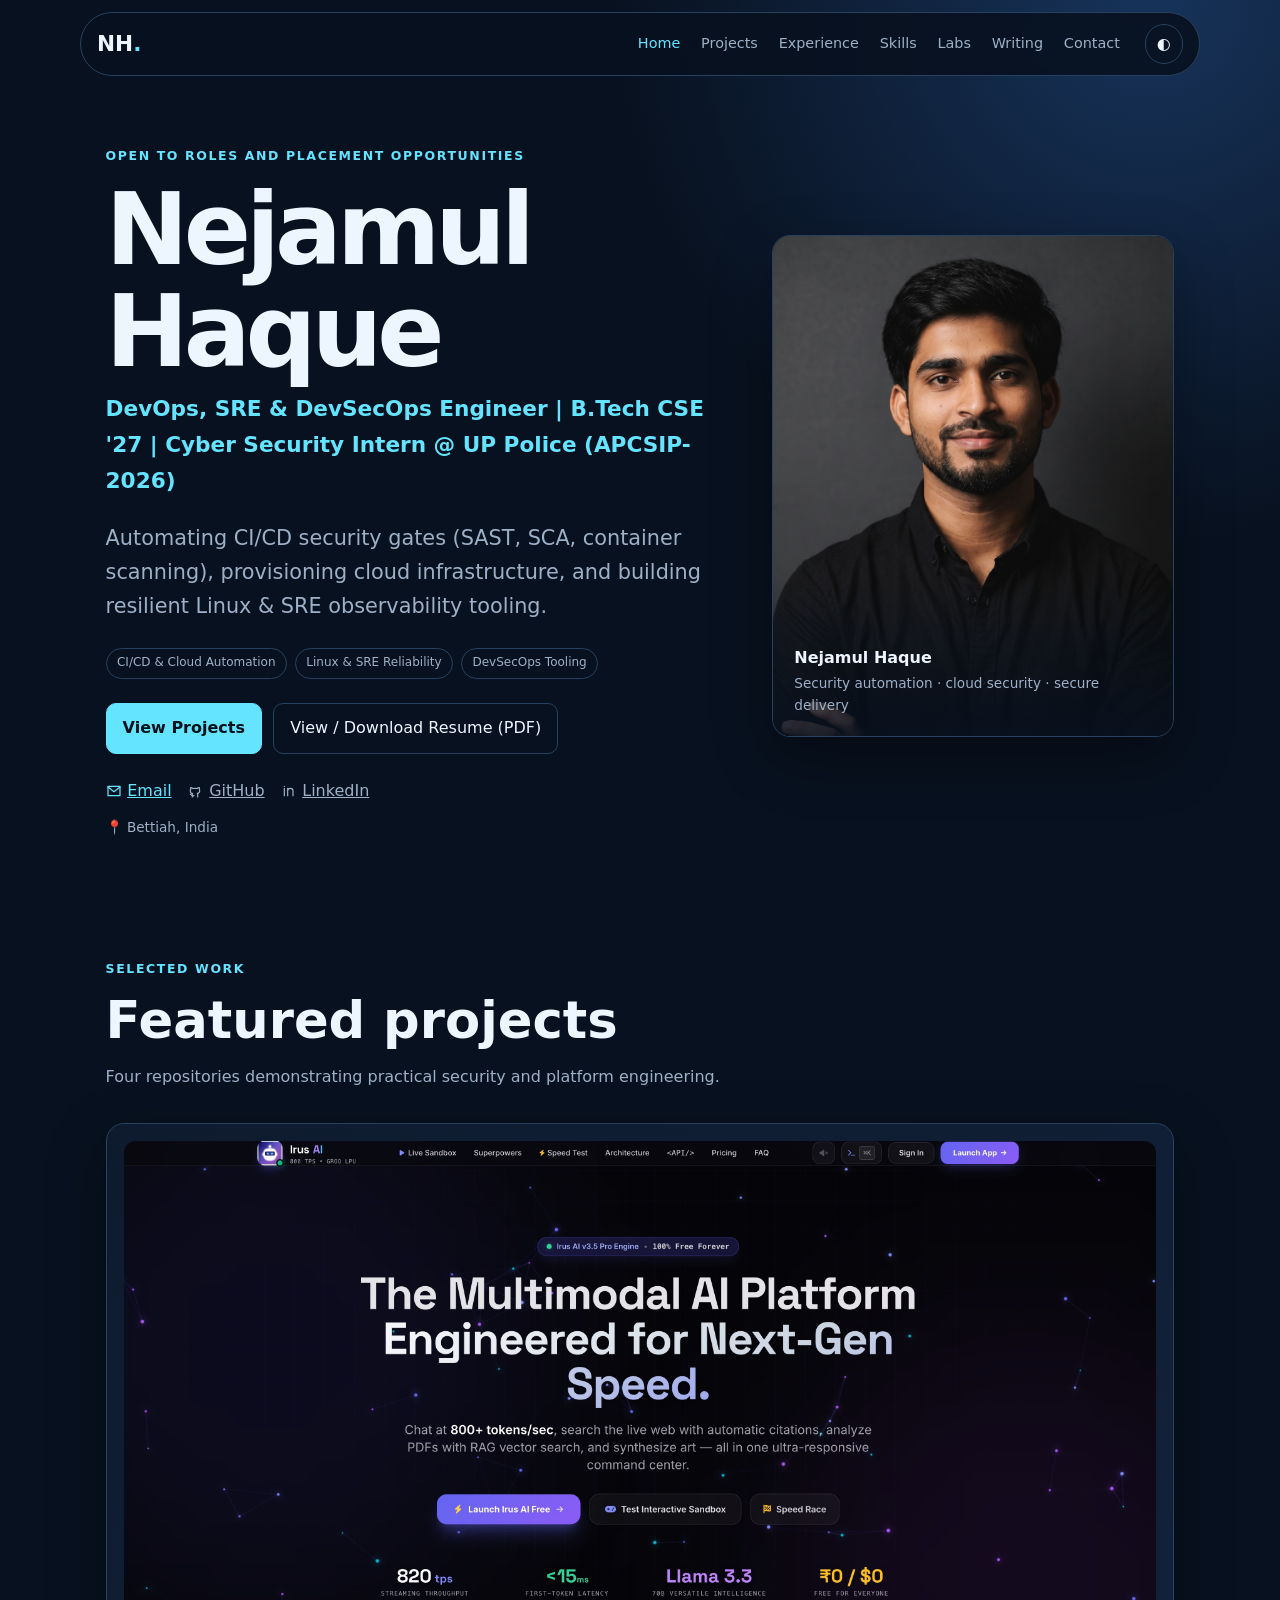
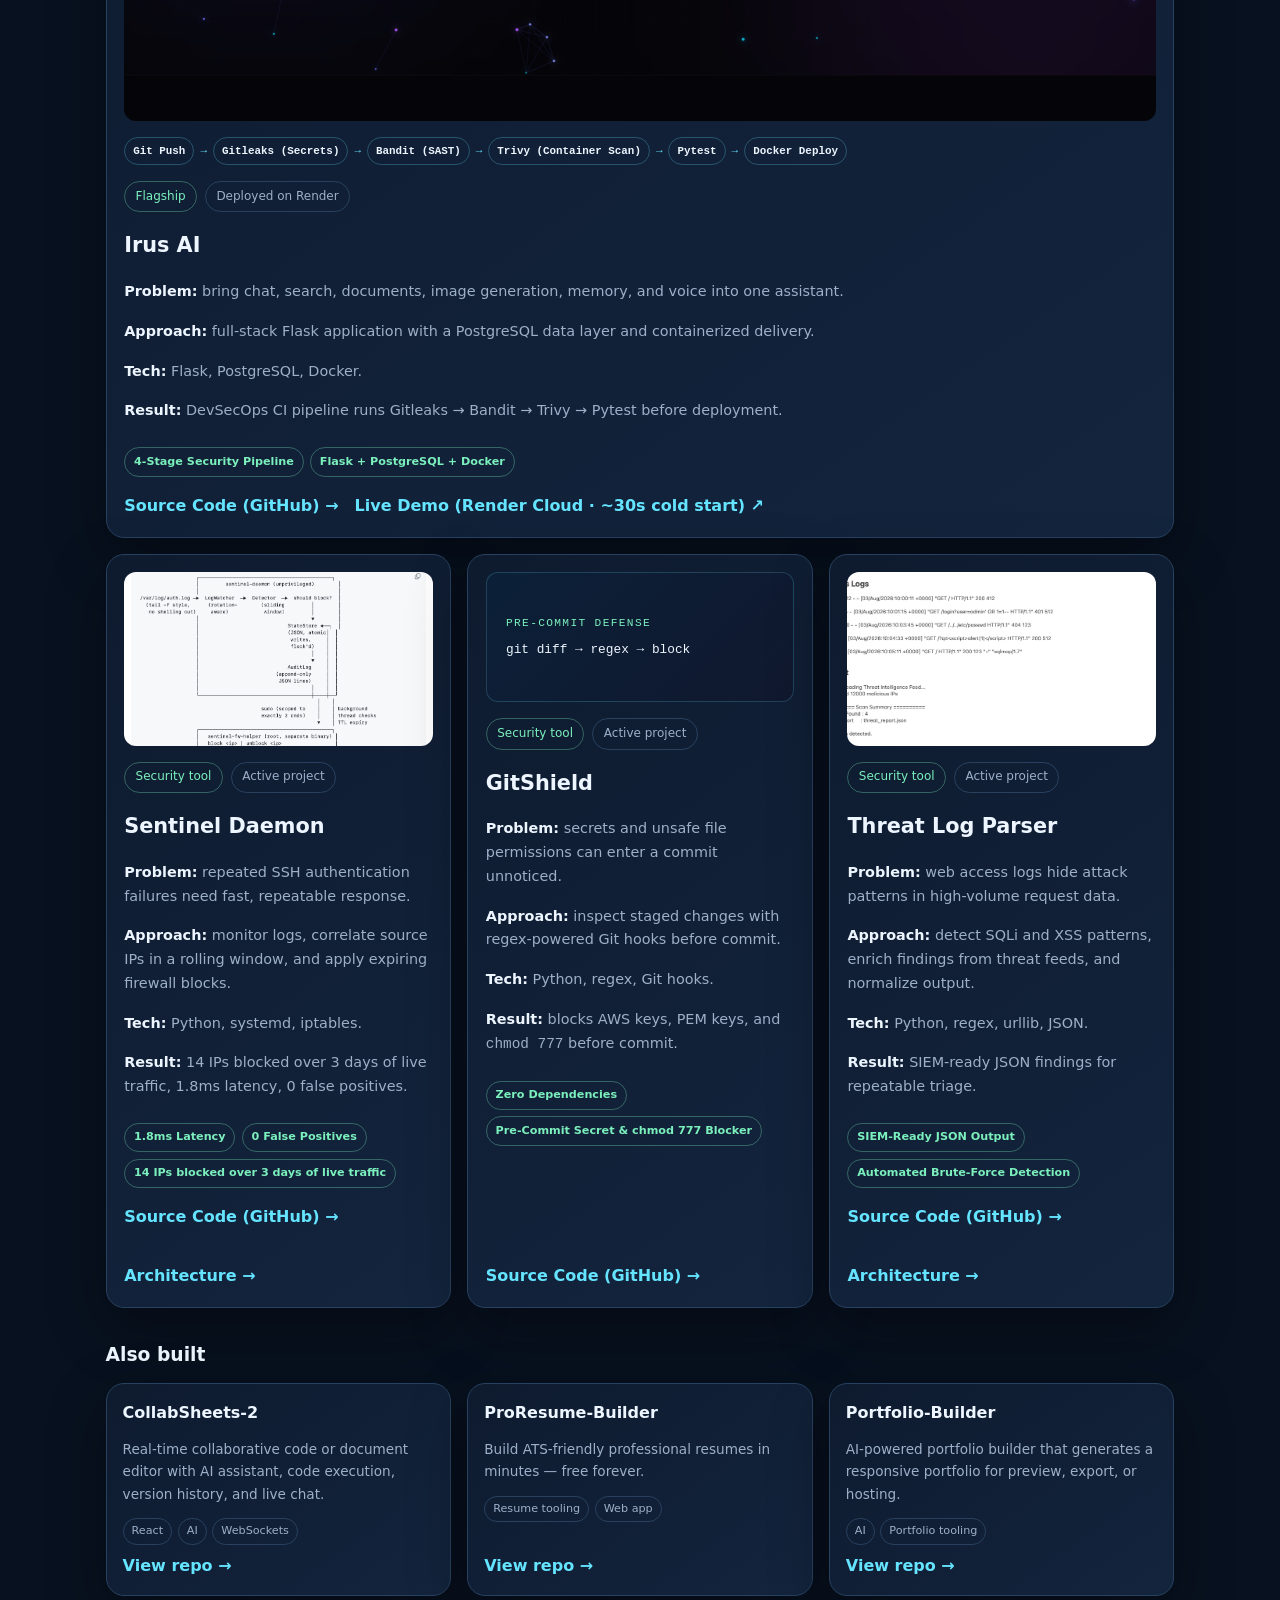
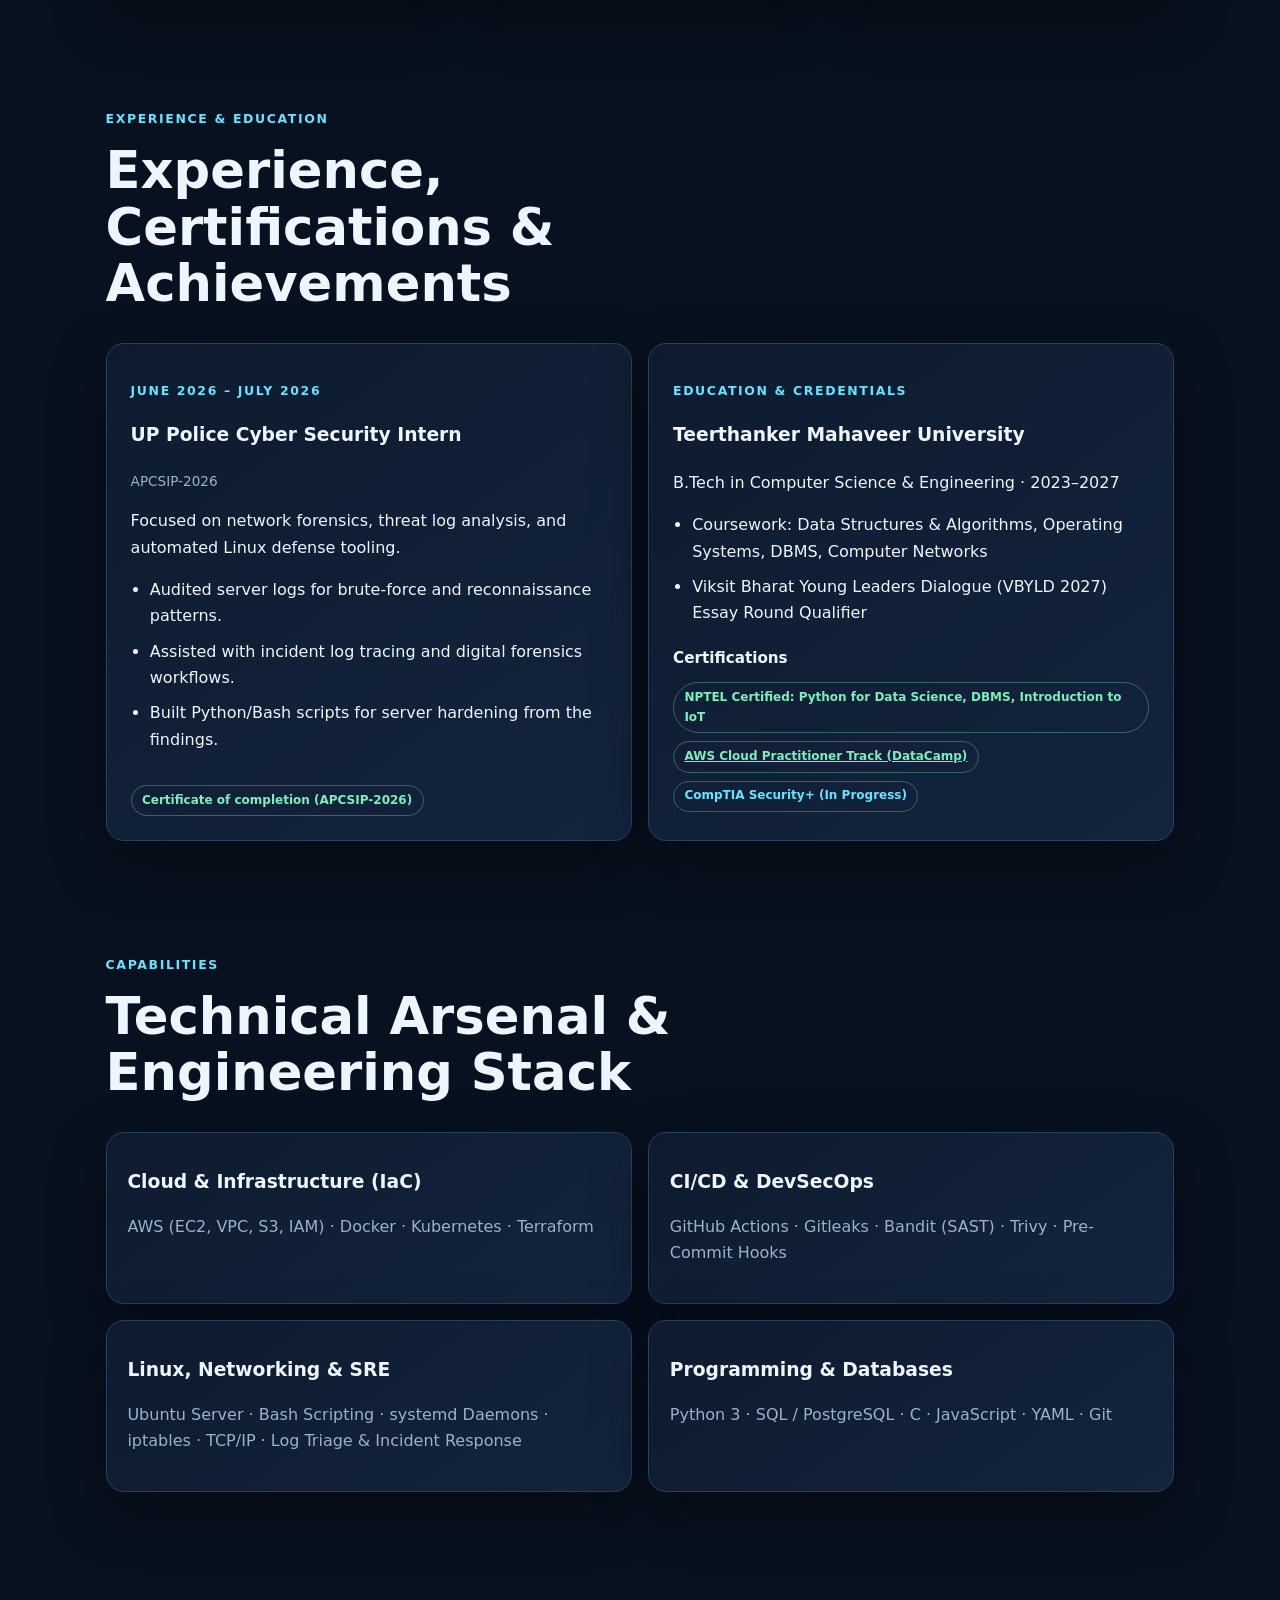
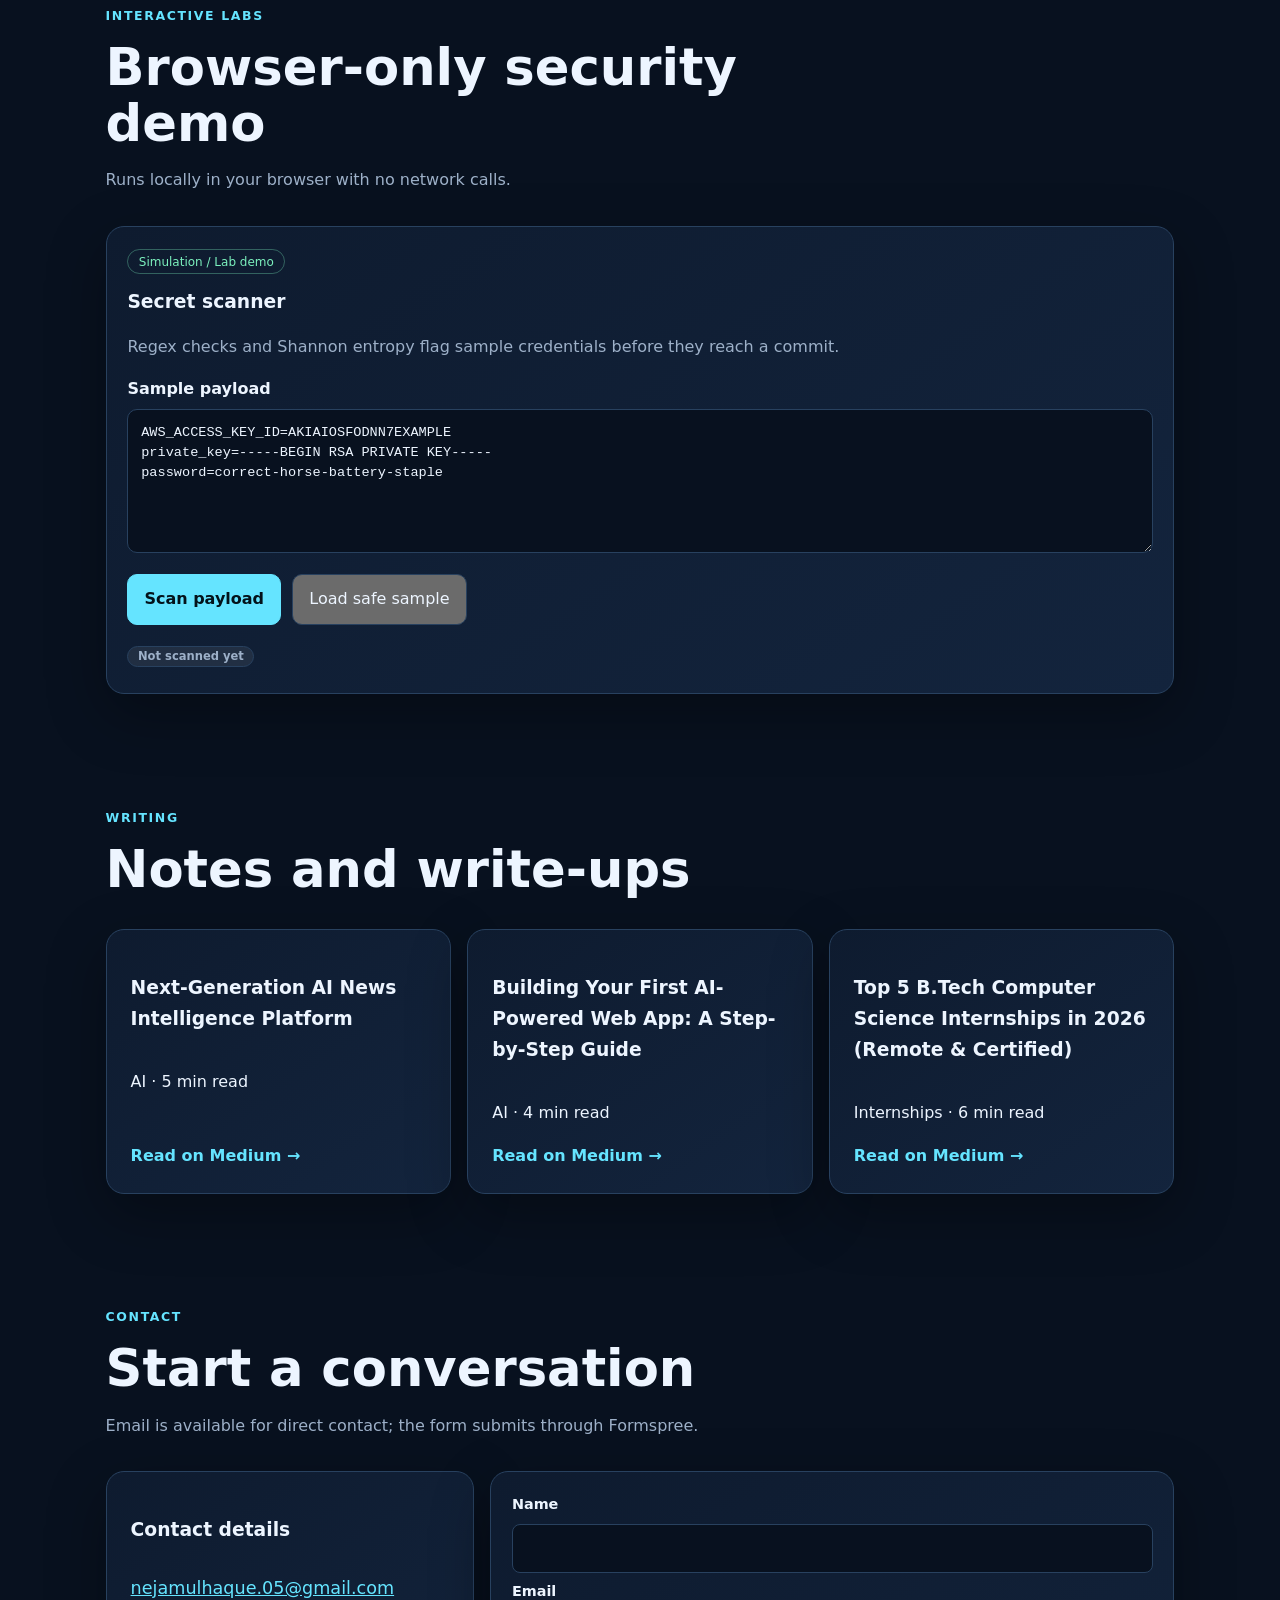
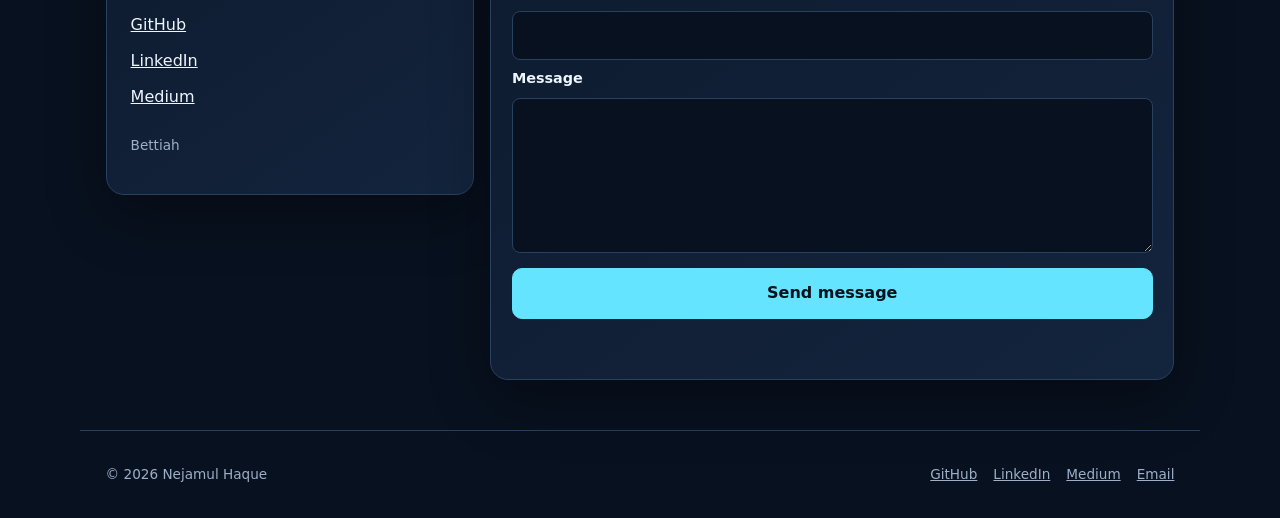
==== commit fa550a97: "Merge pull request #17 from NejamulHaque/portfolio-screenshots feat: position portfolio for devops a" ====
--- a/index.html
+++ b/index.html
@@ -47,10 +47,10 @@
       <div class="hero-copy">
         <p class="kicker">Open to roles and placement opportunities</p>
         <h1>Nejamul Haque</h1>
-        <p class="hero-role">Aspiring DevSecOps Engineer | B.Tech CSE '27 | Cyber Security Intern @ UP Police (APCSIP-2026)</p>
-        <p class="lede">Automating CI/CD security gates (SAST, SCA, container scanning), hardening Linux infrastructure, and building autonomous threat-defense tools.</p>
+        <p class="hero-role">DevOps, SRE &amp; DevSecOps Engineer | B.Tech CSE '27 | Cyber Security Intern @ UP Police (APCSIP-2026)</p>
+        <p class="lede">Automating CI/CD security gates (SAST, SCA, container scanning), provisioning cloud infrastructure, and building resilient Linux &amp; SRE observability tooling.</p>
         <div class="proof-points">
-          <span>Python + Linux automation</span><span>Security tooling in public repos</span><span>UP Police cyber security intern</span>
+          <span>CI/CD &amp; Cloud Automation</span><span>Linux &amp; SRE Reliability</span><span>DevSecOps Tooling</span>
         </div>
         <div class="actions">
           <a class="button primary" href="#projects">View Projects</a>
@@ -74,10 +74,10 @@
       <div class="project-grid">
         <article class="card project-card flagship">
           <div class="project-media image-media"><img class="project-screenshot" src="assets/projects/irus-ai.png" width="3360" height="1854" alt="Irus AI screenshot" loading="lazy"></div>
-          <div class="pipeline"><span>Git Push</span><b>→</b><span>Gitleaks (Secrets)</span><b>→</b><span>Bandit (SAST)</span><b>→</b><span>Trivy (Container Scan)</span><b>→</b><span>Pytest</span><b>→</b><span>Docker Deploy</span></div>
+          <div class="pipeline flex-wrap items-center gap-1.5"><span>Git Push</span><b>→</b><span>Gitleaks (Secrets)</span><b>→</b><span>Bandit (SAST)</span><b>→</b><span>Trivy (Container Scan)</span><b>→</b><span>Pytest</span><b>→</b><span>Docker Deploy</span></div>
           <div class="status-row"><span class="badge">Flagship</span><span class="status">Deployed on Render</span></div>
           <h3>Irus AI</h3><p><strong>Problem:</strong> bring chat, search, documents, image generation, memory, and voice into one assistant.</p><p><strong>Approach:</strong> full-stack Flask application with a PostgreSQL data layer and containerized delivery.</p><p><strong>Tech:</strong> Flask, PostgreSQL, Docker.</p><p><strong>Result:</strong> DevSecOps CI pipeline runs Gitleaks → Bandit → Trivy → Pytest before deployment.</p>
-          <div class="metric-row"><span>4-Stage Security Pipeline</span><span>Flask + PostgreSQL + Docker</span></div><div class="project-actions"><a class="text-link" aria-label="Irus AI source code on GitHub" href="https://github.com/NejamulHaque/Irus-AI" target="_blank" rel="noopener noreferrer">Source Code (GitHub) →</a><a class="text-link" aria-label="Irus AI live demo" href="https://irus-ai.onrender.com" target="_blank" rel="noopener noreferrer">Live Demo → <span class="demo-note">(free tier, may take ~30s to wake)</span></a></div>
+          <div class="metric-row"><span>4-Stage Security Pipeline</span><span>Flask + PostgreSQL + Docker</span></div><div class="project-actions"><a class="text-link" aria-label="Irus AI source code on GitHub" href="https://github.com/NejamulHaque/Irus-AI" target="_blank" rel="noopener noreferrer">Source Code (GitHub) →</a><a class="text-link" aria-label="Irus AI live demo" href="https://irus-ai.onrender.com" target="_blank" rel="noopener noreferrer">Live Demo (Render Cloud · ~30s cold start) ↗</a></div>
         </article>
         <article class="card project-card">
           <div class="project-media image-media"><img class="project-screenshot" src="assets/projects/sentinel-daemon.png" width="1758" height="1236" alt="Sentinel Daemon screenshot" loading="lazy"></div>
@@ -109,16 +109,17 @@
       <div class="section-heading"><p class="kicker">Experience &amp; education</p><h2>Experience, Certifications &amp; Achievements</h2></div>
       <div class="timeline-grid">
         <article class="card content-card"><p class="kicker">June 2026 – July 2026</p><h3>UP Police Cyber Security Intern</h3><p class="muted">APCSIP-2026</p><p>Focused on network forensics, threat log analysis, and automated Linux defense tooling.</p><ul><li>Audited server logs for brute-force and reconnaissance patterns.</li><li>Assisted with incident log tracing and digital forensics workflows.</li><li>Built Python/Bash scripts for server hardening from the findings.</li></ul><span class="verification-badge">Certificate of completion (APCSIP-2026)</span></article>
-        <article class="card content-card"><p class="kicker">Education &amp; credentials</p><h3>Teerthanker Mahaveer University</h3><p>B.Tech in Computer Science &amp; Engineering · 2023–2027</p><ul><li>Coursework: Data Structures &amp; Algorithms, Operating Systems, DBMS, Computer Networks</li><li>Viksit Bharat Young Leaders Dialogue (VBYLD 2027) Essay Round Qualifier</li></ul><h4 class="credential-heading">Certifications</h4><div class="credential-list"><a class="credential-badge completed" href="https://www.datacamp.com/completed/statement-of-accomplishment/track/d8737c51f606a25dee75208dae2ee97156c7c3a2" target="_blank" rel="noopener noreferrer">AWS Cloud Practitioner track (DataCamp)</a><span class="credential-badge progress">CompTIA Security+ · In progress</span></div></article>
+        <article class="card content-card"><p class="kicker">Education &amp; credentials</p><h3>Teerthanker Mahaveer University</h3><p>B.Tech in Computer Science &amp; Engineering · 2023–2027</p><ul><li>Coursework: Data Structures &amp; Algorithms, Operating Systems, DBMS, Computer Networks</li><li>Viksit Bharat Young Leaders Dialogue (VBYLD 2027) Essay Round Qualifier</li></ul><h4 class="credential-heading">Certifications</h4><div class="credential-list"><span class="credential-badge completed">NPTEL Certified: Python for Data Science, DBMS, Introduction to IoT</span><a class="credential-badge completed" href="https://www.datacamp.com/completed/statement-of-accomplishment/track/d8737c51f606a25dee75208dae2ee97156c7c3a2" target="_blank" rel="noopener noreferrer">AWS Cloud Practitioner Track (DataCamp)</a><span class="credential-badge progress">CompTIA Security+ (In Progress)</span></div></article>
       </div>
     </section>
 
     <section class="section" id="skills">
       <div class="section-heading"><p class="kicker">Capabilities</p><h2>Technical Arsenal &amp; Engineering Stack</h2></div>
       <div class="skills-grid skill-levels">
-        <div class="card skill"><h3>Hands-on</h3><p>Linux · Bash · Python · Git/GitHub · Docker · GitHub Actions · Networking (TCP/IP)</p></div>
-        <div class="card skill"><h3>Working</h3><p>Kubernetes · AWS (Cloud Practitioner track) · Gitleaks / Bandit / Trivy · SQL/PostgreSQL · JavaScript</p></div>
-        <div class="card skill"><h3>Learning</h3><p>Terraform · supply-chain security · Wireshark · Fail2ban · C</p></div>
+        <div class="card skill"><h3>Cloud &amp; Infrastructure (IaC)</h3><p>AWS (EC2, VPC, S3, IAM) · Docker · Kubernetes · Terraform</p></div>
+        <div class="card skill"><h3>CI/CD &amp; DevSecOps</h3><p>GitHub Actions · Gitleaks · Bandit (SAST) · Trivy · Pre-Commit Hooks</p></div>
+        <div class="card skill"><h3>Linux, Networking &amp; SRE</h3><p>Ubuntu Server · Bash Scripting · systemd Daemons · iptables · TCP/IP · Log Triage &amp; Incident Response</p></div>
+        <div class="card skill"><h3>Programming &amp; Databases</h3><p>Python 3 · SQL / PostgreSQL · C · JavaScript · YAML · Git</p></div>
       </div>
     </section>
 
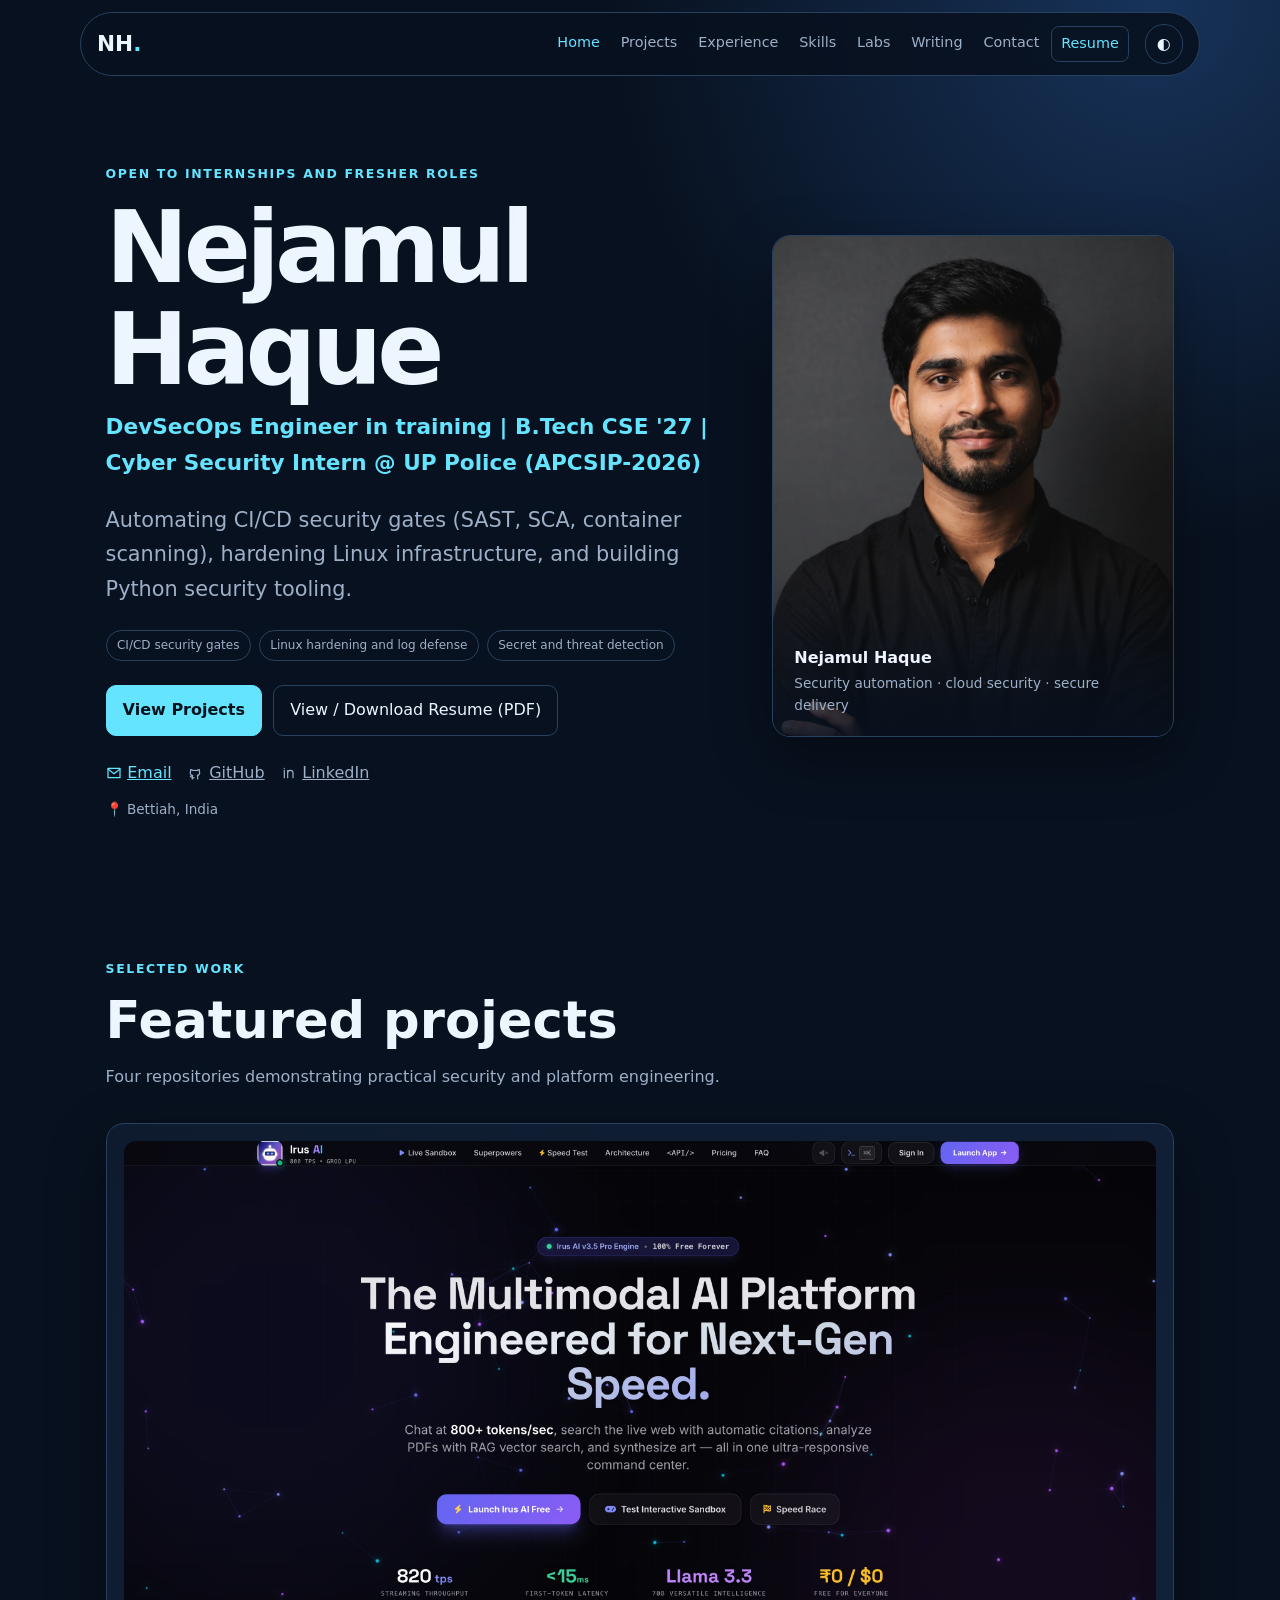
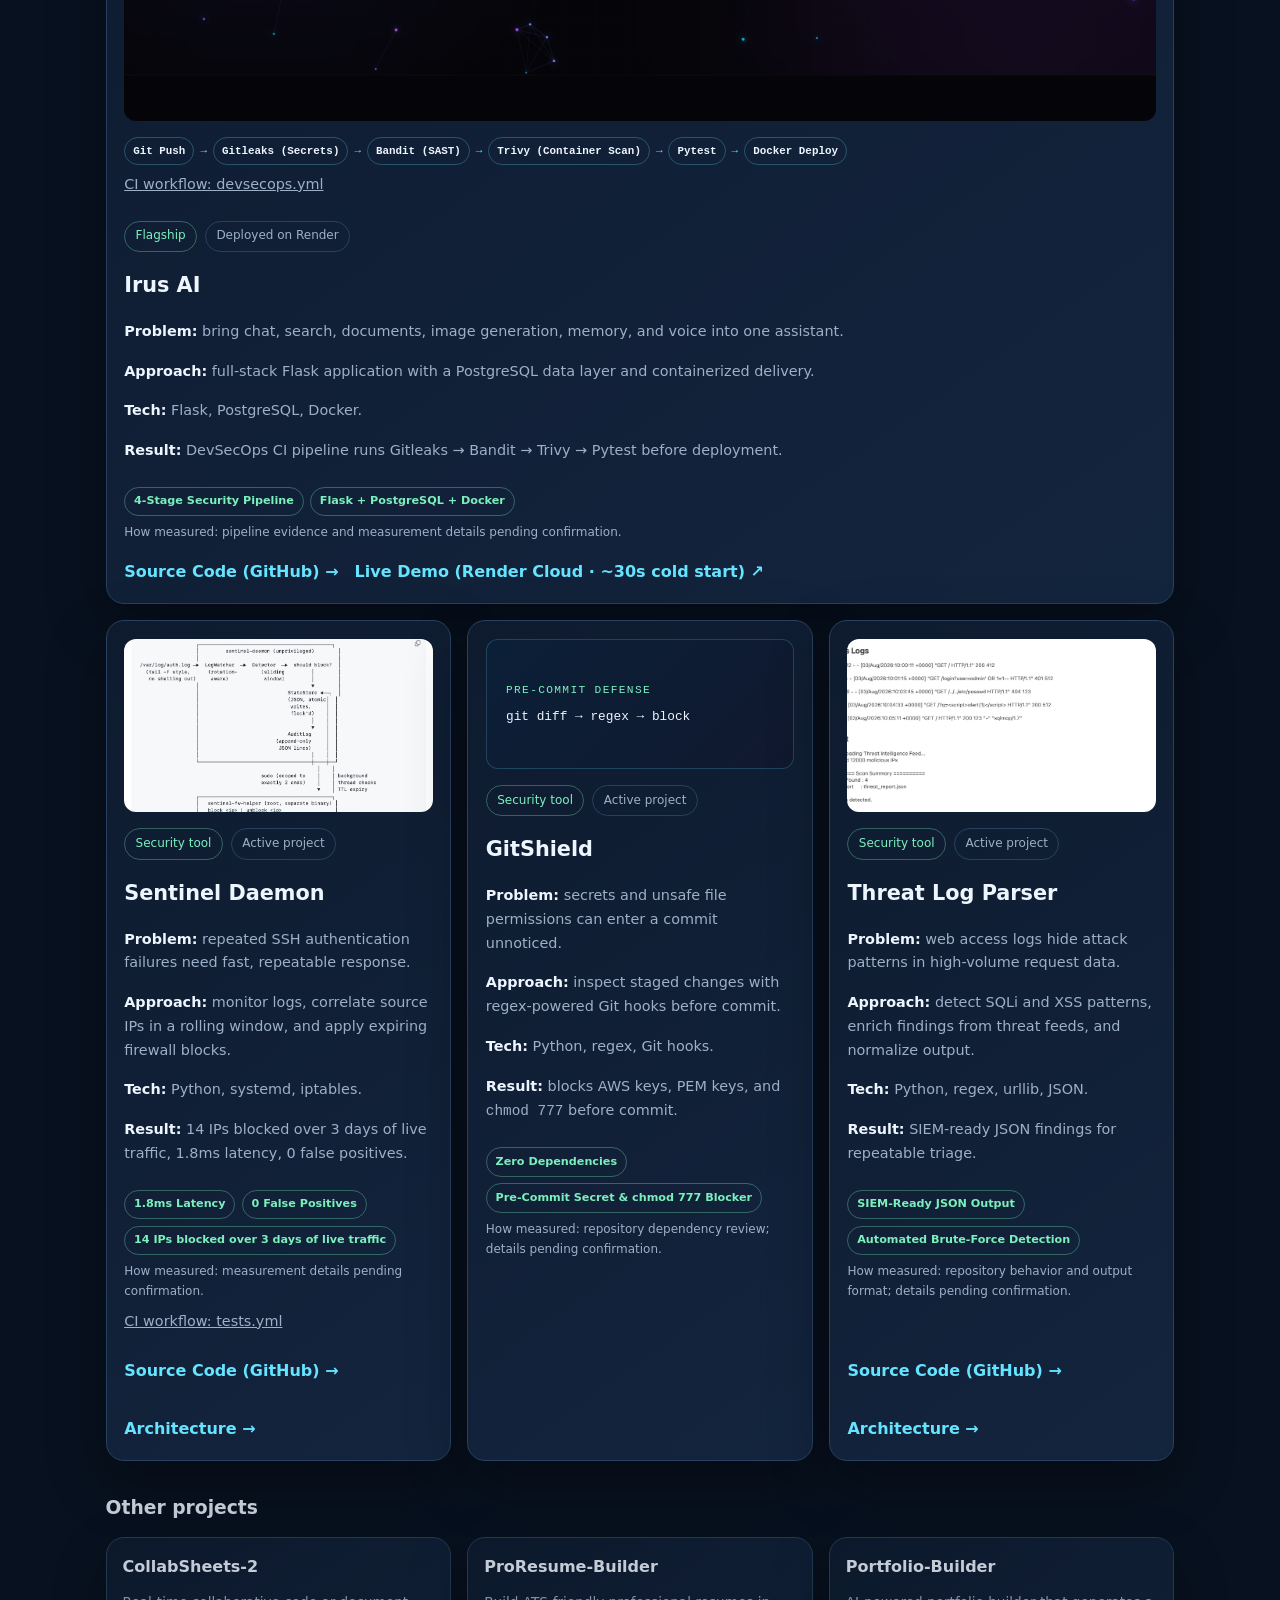
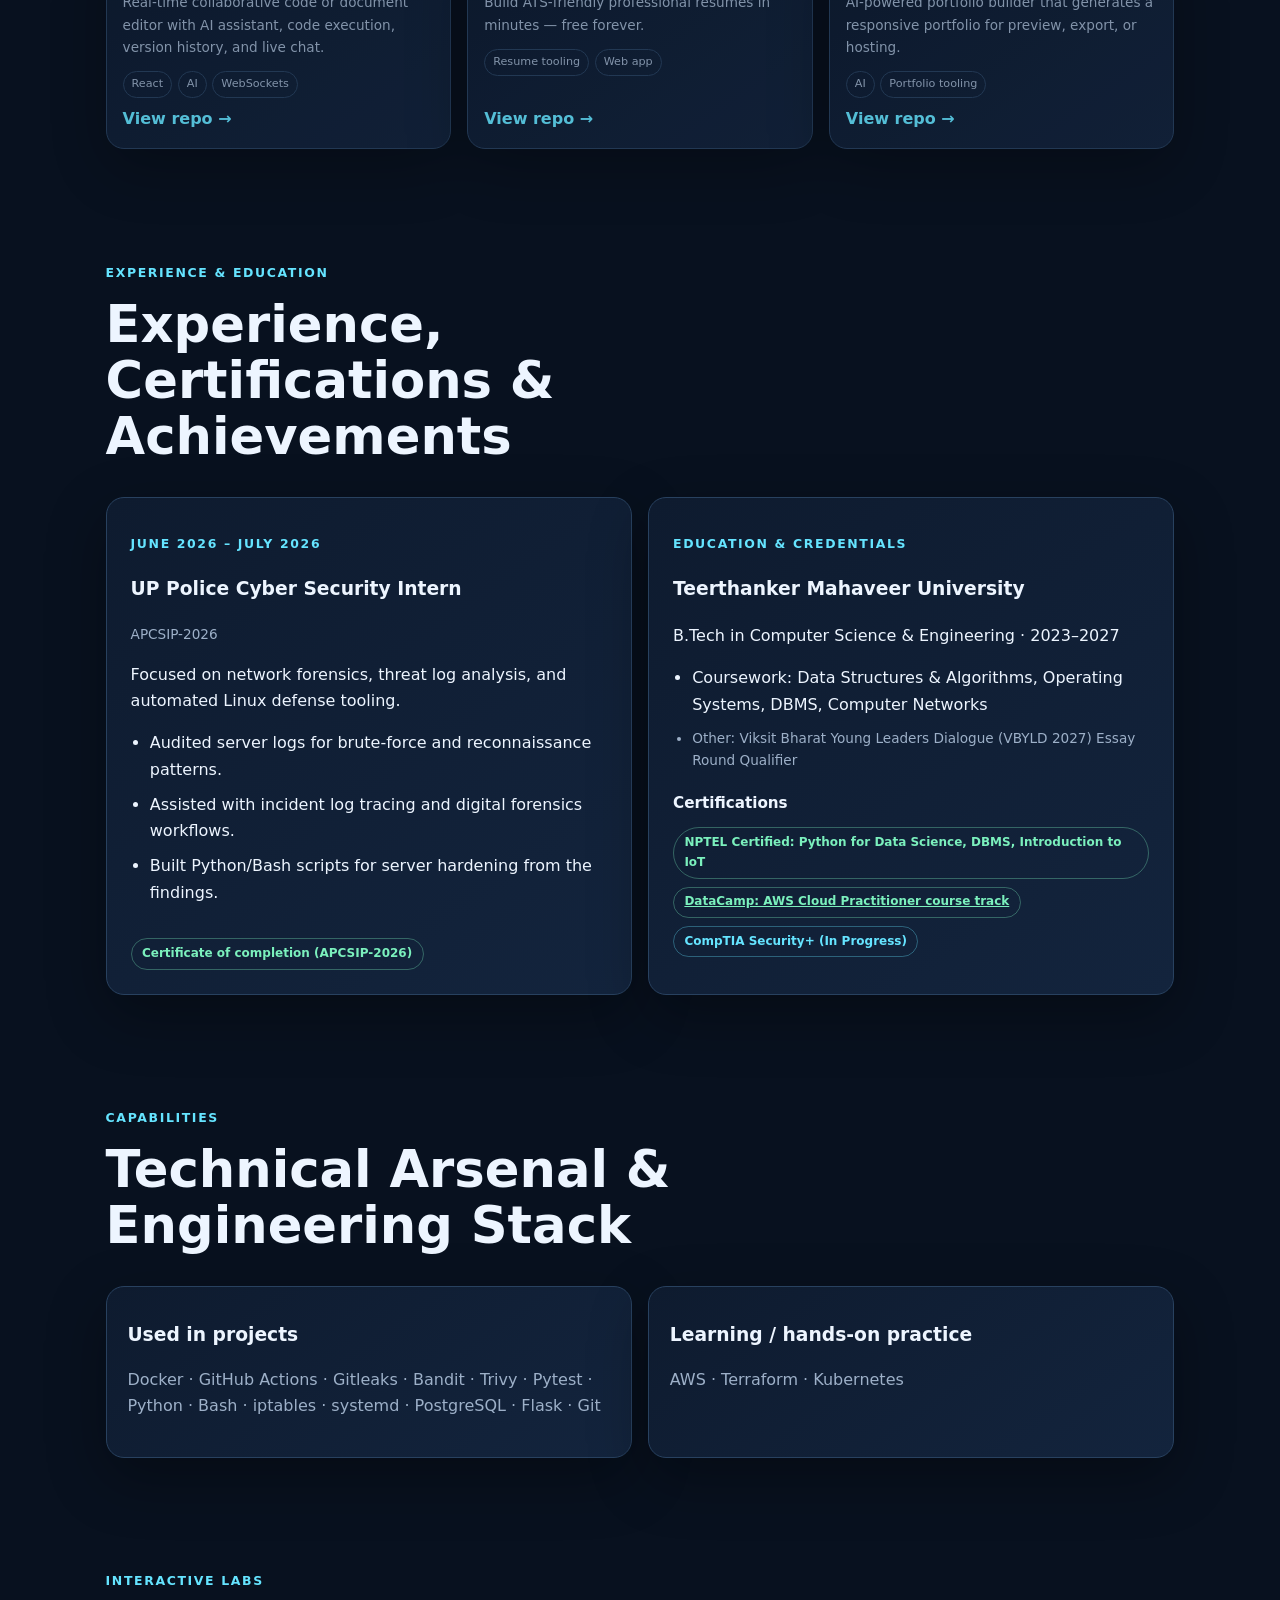
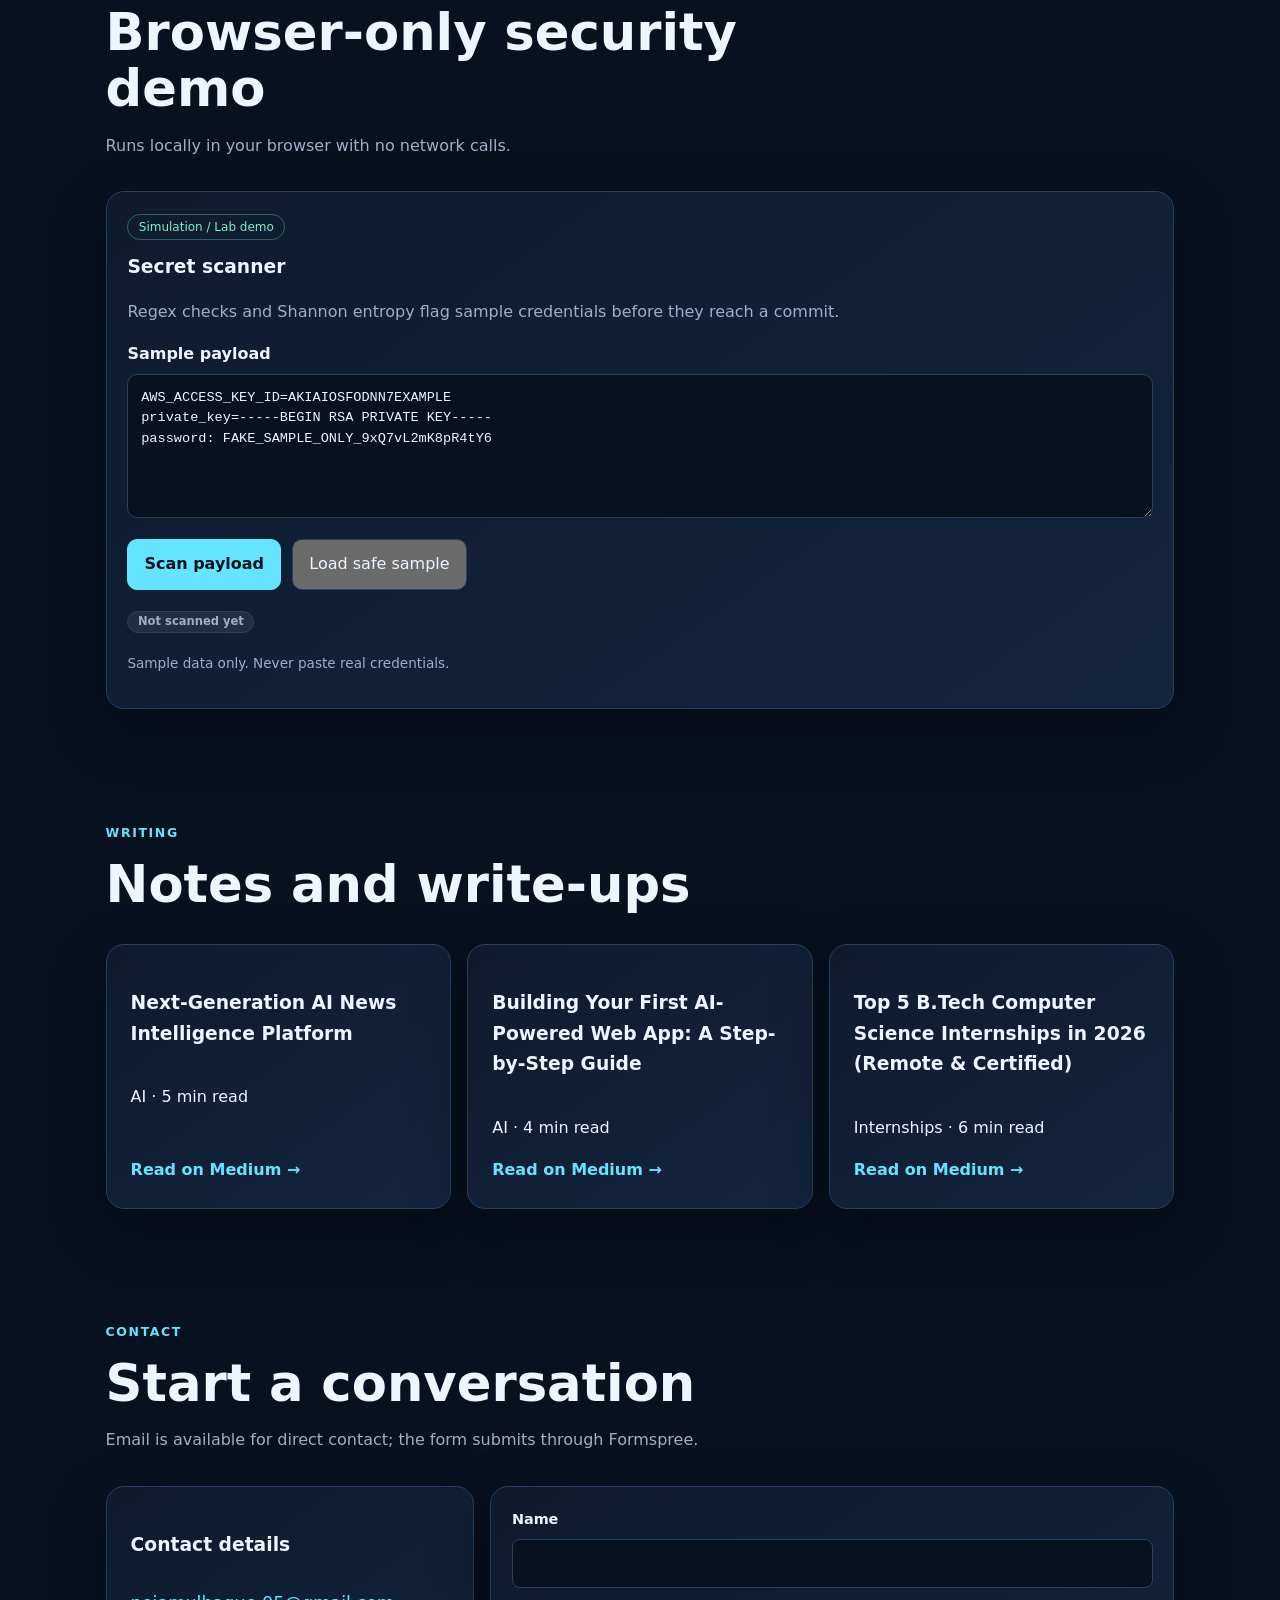
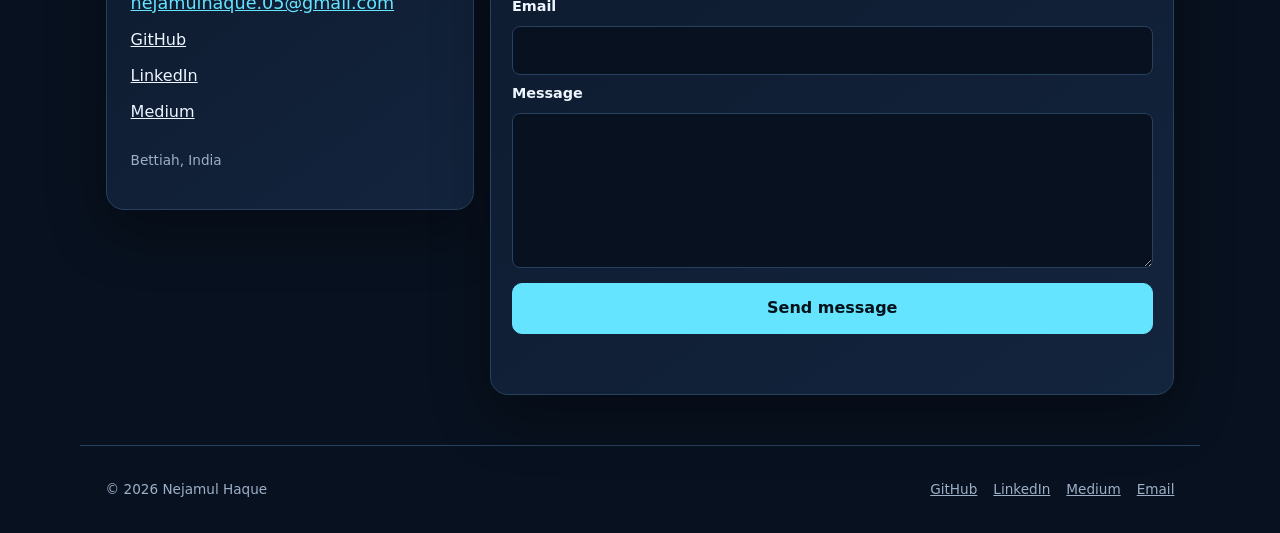
==== commit d99713d9: "fix: strengthen portfolio credibility and accessibility Co-authored-by: Copilot <223556219+Copilot@u" ====
--- a/index.html
+++ b/index.html
@@ -3,30 +3,30 @@
 <head>
   <meta charset="utf-8">
   <meta name="viewport" content="width=device-width, initial-scale=1">
-  <meta name="description" content="Aspiring DevSecOps Engineer">
+  <meta name="description" content="DevSecOps Engineer in training building CI/CD security gates, Linux hardening, Python automation, and practical security tooling for reliable software delivery.">
   <link rel="canonical" href="https://nejamulhaque.vercel.app/">
   <meta property="og:type" content="website">
   <meta property="og:site_name" content="Nejamul Haque">
-  <meta property="og:title" content="Nejamul Haque | Aspiring DevSecOps Engineer">
-  <meta property="og:description" content="Practical security automation, cloud security, and secure delivery projects.">
+  <meta property="og:title" content="Nejamul Haque | DevSecOps Engineer in training">
+  <meta property="og:description" content="DevSecOps Engineer in training building CI/CD security gates, Linux hardening, Python automation, and practical security tooling for reliable software delivery.">
   <meta property="og:url" content="https://nejamulhaque.vercel.app/">
   <meta property="og:image" content="https://nejamulhaque.vercel.app/og-image.png">
-  <meta property="og:image:alt" content="Nejamul Haque - Aspiring DevSecOps Engineer">
+  <meta property="og:image:alt" content="Nejamul Haque - DevSecOps Engineer in training">
   <meta property="og:image:width" content="1200">
   <meta property="og:image:height" content="630">
   <meta name="twitter:card" content="summary_large_image">
-  <meta name="twitter:title" content="Nejamul Haque | Aspiring DevSecOps Engineer">
-  <meta name="twitter:description" content="Practical security automation, cloud security, and secure delivery projects.">
+  <meta name="twitter:title" content="Nejamul Haque | DevSecOps Engineer in training">
+  <meta name="twitter:description" content="DevSecOps Engineer in training building CI/CD security gates, Linux hardening, Python automation, and practical security tooling for reliable software delivery.">
   <meta name="twitter:image" content="https://nejamulhaque.vercel.app/og-image.png">
-  <meta name="twitter:image:alt" content="Nejamul Haque - Aspiring DevSecOps Engineer">
+  <meta name="twitter:image:alt" content="Nejamul Haque - DevSecOps Engineer in training">
   <meta name="theme-color" content="#08111f">
   <link rel="icon" href="assets/favicon/favicon.ico">
   <link rel="manifest" href="site.webmanifest">
   <link rel="stylesheet" href="styles.css">
   <script type="application/ld+json">
-  {"@context":"https://schema.org","@type":"Person","name":"Nejamul Haque","url":"https://nejamulhaque.vercel.app/","jobTitle":"Aspiring DevSecOps Engineer","sameAs":["https://github.com/NejamulHaque","https://linkedin.com/in/NejamulHaque","https://nejamulhaque.medium.com/"]}
+  {"@context":"https://schema.org","@type":"Person","name":"Nejamul Haque","url":"https://nejamulhaque.vercel.app/","jobTitle":"DevSecOps Engineer in training","alumniOf":{"@type":"CollegeOrUniversity","name":"Teerthanker Mahaveer University"},"sameAs":["https://github.com/NejamulHaque","https://linkedin.com/in/NejamulHaque","https://nejamulhaque.medium.com/"]}
   </script>
-  <title>Nejamul Haque | Aspiring DevSecOps Engineer</title>
+  <title>Nejamul Haque | DevSecOps Engineer in training</title>
 </head>
 <body>
   <a class="skip-link" href="#main">Skip to content</a>
@@ -37,24 +37,24 @@
     <nav id="primaryNav" aria-label="Primary navigation">
       <a href="#home">Home</a><a href="#projects">Projects</a><a href="#experience">Experience</a>
       <a href="#skills">Skills</a><a href="#labs">Labs</a><a href="#writing">Writing</a><a href="#contact">Contact</a>
-      <a class="resume-link" href="/resume.pdf" target="_blank" rel="noopener noreferrer" hidden>Resume</a>
+      <a class="resume-link" href="/assets/resume.pdf" target="_blank" rel="noopener noreferrer">Resume</a>
     </nav>
-    <button class="theme-toggle" id="themeToggle" type="button" aria-label="Toggle color theme">◐</button>
+    <button class="theme-toggle" id="themeToggle" type="button" aria-label="Toggle color theme" aria-pressed="false">◐</button>
   </header>
 
   <main id="main">
     <section class="hero section" id="home">
       <div class="hero-copy">
-        <p class="kicker">Open to roles and placement opportunities</p>
+        <p class="kicker">Open to internships and fresher roles</p>
         <h1>Nejamul Haque</h1>
-        <p class="hero-role">DevOps, SRE &amp; DevSecOps Engineer | B.Tech CSE '27 | Cyber Security Intern @ UP Police (APCSIP-2026)</p>
-        <p class="lede">Automating CI/CD security gates (SAST, SCA, container scanning), provisioning cloud infrastructure, and building resilient Linux &amp; SRE observability tooling.</p>
+        <p class="hero-role">DevSecOps Engineer in training | B.Tech CSE '27 | Cyber Security Intern @ UP Police (APCSIP-2026)</p>
+        <p class="lede">Automating CI/CD security gates (SAST, SCA, container scanning), hardening Linux infrastructure, and building Python security tooling.</p>
         <div class="proof-points">
-          <span>CI/CD &amp; Cloud Automation</span><span>Linux &amp; SRE Reliability</span><span>DevSecOps Tooling</span>
+          <span>CI/CD security gates</span><span>Linux hardening and log defense</span><span>Secret and threat detection</span>
         </div>
         <div class="actions">
           <a class="button primary" href="#projects">View Projects</a>
-          <a class="button secondary resume-link" href="/resume.pdf" target="_blank" rel="noopener noreferrer" hidden>View / Download Resume (PDF)</a>
+          <a class="button secondary resume-link" href="/assets/resume.pdf" target="_blank" rel="noopener noreferrer">View / Download Resume (PDF)</a>
         </div>
         <div class="contact-line">
           <a class="icon-badge" aria-label="Email Nejamul Haque" href="mailto:nejamulhaque.05@gmail.com"><svg aria-hidden="true" viewBox="0 0 24 24"><path d="M3 5h18v14H3z"/><path d="m3 6 9 7 9-7"/></svg><span>Email</span></a>
@@ -75,30 +75,31 @@
         <article class="card project-card flagship">
           <div class="project-media image-media"><img class="project-screenshot" src="assets/projects/irus-ai.png" width="3360" height="1854" alt="Irus AI screenshot" loading="lazy"></div>
           <div class="pipeline flex-wrap items-center gap-1.5"><span>Git Push</span><b>→</b><span>Gitleaks (Secrets)</span><b>→</b><span>Bandit (SAST)</span><b>→</b><span>Trivy (Container Scan)</span><b>→</b><span>Pytest</span><b>→</b><span>Docker Deploy</span></div>
+          <p class="ci-status"><a href="https://github.com/NejamulHaque/Irus-AI/actions/workflows/devsecops.yml" target="_blank" rel="noopener noreferrer">CI workflow: devsecops.yml</a></p>
           <div class="status-row"><span class="badge">Flagship</span><span class="status">Deployed on Render</span></div>
           <h3>Irus AI</h3><p><strong>Problem:</strong> bring chat, search, documents, image generation, memory, and voice into one assistant.</p><p><strong>Approach:</strong> full-stack Flask application with a PostgreSQL data layer and containerized delivery.</p><p><strong>Tech:</strong> Flask, PostgreSQL, Docker.</p><p><strong>Result:</strong> DevSecOps CI pipeline runs Gitleaks → Bandit → Trivy → Pytest before deployment.</p>
-          <div class="metric-row"><span>4-Stage Security Pipeline</span><span>Flask + PostgreSQL + Docker</span></div><div class="project-actions"><a class="text-link" aria-label="Irus AI source code on GitHub" href="https://github.com/NejamulHaque/Irus-AI" target="_blank" rel="noopener noreferrer">Source Code (GitHub) →</a><a class="text-link" aria-label="Irus AI live demo" href="https://irus-ai.onrender.com" target="_blank" rel="noopener noreferrer">Live Demo (Render Cloud · ~30s cold start) ↗</a></div>
+          <div class="metric-row"><span>4-Stage Security Pipeline</span><span>Flask + PostgreSQL + Docker</span></div><p class="metric-note">How measured: pipeline evidence and measurement details pending confirmation.<!-- TODO(Nejamul): Confirm the test environment, duration, and sample size for the Irus AI pipeline result. --></p><div class="project-actions"><a class="text-link" aria-label="Irus AI source code on GitHub" href="https://github.com/NejamulHaque/Irus-AI" target="_blank" rel="noopener noreferrer">Source Code (GitHub) →</a><a class="text-link" aria-label="Irus AI live demo" href="https://irus-ai.onrender.com" target="_blank" rel="noopener noreferrer">Live Demo (Render Cloud · ~30s cold start) ↗</a></div>
         </article>
         <article class="card project-card">
           <div class="project-media image-media"><img class="project-screenshot" src="assets/projects/sentinel-daemon.png" width="1758" height="1236" alt="Sentinel Daemon screenshot" loading="lazy"></div>
           <div class="status-row"><span class="badge">Security tool</span><span class="status">Active project</span></div>
           <h3>Sentinel Daemon</h3><p><strong>Problem:</strong> repeated SSH authentication failures need fast, repeatable response.</p><p><strong>Approach:</strong> monitor logs, correlate source IPs in a rolling window, and apply expiring firewall blocks.</p><p><strong>Tech:</strong> Python, systemd, iptables.</p><p><strong>Result:</strong> 14 IPs blocked over 3 days of live traffic, 1.8ms latency, 0 false positives.</p>
-          <div class="metric-row"><span>1.8ms Latency</span><span>0 False Positives</span><span>14 IPs blocked over 3 days of live traffic</span></div><div class="project-actions"><a class="text-link" aria-label="Sentinel Daemon source code on GitHub" href="https://github.com/NejamulHaque/sentinel-daemon" target="_blank" rel="noopener noreferrer">Source Code (GitHub) →</a><a class="text-link" aria-label="Sentinel Daemon architecture" href="https://github.com/NejamulHaque/sentinel-daemon#readme" target="_blank" rel="noopener noreferrer">Architecture →</a></div>
+          <div class="metric-row"><span>1.8ms Latency</span><span>0 False Positives</span><span>14 IPs blocked over 3 days of live traffic</span></div><p class="metric-note">How measured: measurement details pending confirmation.<!-- TODO(Nejamul): Confirm Sentinel Daemon's test environment, duration, and sample size for these metrics. --></p><p class="ci-status"><a href="https://github.com/NejamulHaque/sentinel-daemon/actions/workflows/tests.yml" target="_blank" rel="noopener noreferrer">CI workflow: tests.yml</a></p><div class="project-actions"><a class="text-link" aria-label="Sentinel Daemon source code on GitHub" href="https://github.com/NejamulHaque/sentinel-daemon" target="_blank" rel="noopener noreferrer">Source Code (GitHub) →</a><a class="text-link" aria-label="Sentinel Daemon architecture" href="https://github.com/NejamulHaque/sentinel-daemon#readme" target="_blank" rel="noopener noreferrer">Architecture →</a></div>
         </article>
         <article class="card project-card">
           <div class="project-media code-card"><span>PRE-COMMIT DEFENSE</span><code>git diff → regex → block</code></div>
           <div class="status-row"><span class="badge">Security tool</span><span class="status">Active project</span></div>
           <h3>GitShield</h3><p><strong>Problem:</strong> secrets and unsafe file permissions can enter a commit unnoticed.</p><p><strong>Approach:</strong> inspect staged changes with regex-powered Git hooks before commit.</p><p><strong>Tech:</strong> Python, regex, Git hooks.</p><p><strong>Result:</strong> blocks AWS keys, PEM keys, and <code>chmod 777</code> before commit.</p>
-          <div class="metric-row"><span>Zero Dependencies</span><span>Pre-Commit Secret &amp; chmod 777 Blocker</span></div><div class="project-actions"><a class="text-link" aria-label="GitShield source code on GitHub" href="https://github.com/NejamulHaque/GitShield" target="_blank" rel="noopener noreferrer">Source Code (GitHub) →</a></div>
+          <div class="metric-row"><span>Zero Dependencies</span><span>Pre-Commit Secret &amp; chmod 777 Blocker</span></div><p class="metric-note">How measured: repository dependency review; details pending confirmation.<!-- TODO(Nejamul): Confirm the dependency review method and scope for GitShield. --></p><!-- TODO(Nejamul): Restore the GitShield source link after confirming its repository URL; the current URL returned 404 during audit. --><!-- TODO(Nejamul): Add a CI badge if a workflow is added to the repository. -->
         </article>
         <article class="card project-card">
           <div class="project-media image-media"><img class="project-screenshot" src="assets/projects/threat-log-parser.png" width="1910" height="890" alt="Threat Log Parser screenshot" loading="lazy"></div>
           <div class="status-row"><span class="badge">Security tool</span><span class="status">Active project</span></div>
           <h3>Threat Log Parser</h3><p><strong>Problem:</strong> web access logs hide attack patterns in high-volume request data.</p><p><strong>Approach:</strong> detect SQLi and XSS patterns, enrich findings from threat feeds, and normalize output.</p><p><strong>Tech:</strong> Python, regex, urllib, JSON.</p><p><strong>Result:</strong> SIEM-ready JSON findings for repeatable triage.</p>
-          <div class="metric-row"><span>SIEM-Ready JSON Output</span><span>Automated Brute-Force Detection</span></div><div class="project-actions"><a class="text-link" aria-label="Threat Log Parser source code on GitHub" href="https://github.com/NejamulHaque/threat-log-parser" target="_blank" rel="noopener noreferrer">Source Code (GitHub) →</a><a class="text-link" aria-label="Threat Log Parser architecture" href="https://github.com/NejamulHaque/threat-log-parser#readme" target="_blank" rel="noopener noreferrer">Architecture →</a></div>
+          <div class="metric-row"><span>SIEM-Ready JSON Output</span><span>Automated Brute-Force Detection</span></div><p class="metric-note">How measured: repository behavior and output format; details pending confirmation.<!-- TODO(Nejamul): Confirm the test inputs, sample size, and evaluation method for Threat Log Parser. --></p><div class="project-actions"><a class="text-link" aria-label="Threat Log Parser source code on GitHub" href="https://github.com/NejamulHaque/threat-log-parser" target="_blank" rel="noopener noreferrer">Source Code (GitHub) →</a><a class="text-link" aria-label="Threat Log Parser architecture" href="https://github.com/NejamulHaque/threat-log-parser#readme" target="_blank" rel="noopener noreferrer">Architecture →</a></div><!-- TODO(Nejamul): Add an architecture section to the Threat Log Parser README before presenting this as an architecture link. --><!-- TODO(Nejamul): Add a CI badge if a workflow is added to the repository. -->
         </article>
       </div>
-      <div class="also-built"><h3>Also built</h3><div class="compact-projects">
+      <div class="also-built"><h3>Other projects</h3><div class="compact-projects">
         <article class="card compact-project"><h4>CollabSheets-2</h4><p>Real-time collaborative code or document editor with AI assistant, code execution, version history, and live chat.</p><div class="tag-row"><span>React</span><span>AI</span><span>WebSockets</span></div><a class="text-link" href="https://github.com/NejamulHaque/CollabSheets-2" target="_blank" rel="noopener noreferrer">View repo →</a></article>
         <article class="card compact-project"><h4>ProResume-Builder</h4><p>Build ATS-friendly professional resumes in minutes — free forever.</p><div class="tag-row"><span>Resume tooling</span><span>Web app</span></div><a class="text-link" href="https://github.com/NejamulHaque/ProResume-Builder" target="_blank" rel="noopener noreferrer">View repo →</a></article>
         <article class="card compact-project"><h4>Portfolio-Builder</h4><p>AI-powered portfolio builder that generates a responsive portfolio for preview, export, or hosting.</p><div class="tag-row"><span>AI</span><span>Portfolio tooling</span></div><a class="text-link" href="https://github.com/NejamulHaque/Portfolio-Builder" target="_blank" rel="noopener noreferrer">View repo →</a></article>
@@ -108,45 +109,43 @@
     <section class="section" id="experience">
       <div class="section-heading"><p class="kicker">Experience &amp; education</p><h2>Experience, Certifications &amp; Achievements</h2></div>
       <div class="timeline-grid">
-        <article class="card content-card"><p class="kicker">June 2026 – July 2026</p><h3>UP Police Cyber Security Intern</h3><p class="muted">APCSIP-2026</p><p>Focused on network forensics, threat log analysis, and automated Linux defense tooling.</p><ul><li>Audited server logs for brute-force and reconnaissance patterns.</li><li>Assisted with incident log tracing and digital forensics workflows.</li><li>Built Python/Bash scripts for server hardening from the findings.</li></ul><span class="verification-badge">Certificate of completion (APCSIP-2026)</span></article>
-        <article class="card content-card"><p class="kicker">Education &amp; credentials</p><h3>Teerthanker Mahaveer University</h3><p>B.Tech in Computer Science &amp; Engineering · 2023–2027</p><ul><li>Coursework: Data Structures &amp; Algorithms, Operating Systems, DBMS, Computer Networks</li><li>Viksit Bharat Young Leaders Dialogue (VBYLD 2027) Essay Round Qualifier</li></ul><h4 class="credential-heading">Certifications</h4><div class="credential-list"><span class="credential-badge completed">NPTEL Certified: Python for Data Science, DBMS, Introduction to IoT</span><a class="credential-badge completed" href="https://www.datacamp.com/completed/statement-of-accomplishment/track/d8737c51f606a25dee75208dae2ee97156c7c3a2" target="_blank" rel="noopener noreferrer">AWS Cloud Practitioner Track (DataCamp)</a><span class="credential-badge progress">CompTIA Security+ (In Progress)</span></div></article>
+        <article class="card content-card"><p class="kicker">June 2026 – July 2026</p><h3>UP Police Cyber Security Intern</h3><p class="muted">APCSIP-2026</p><p>Focused on network forensics, threat log analysis, and automated Linux defense tooling.</p><ul><li>Audited server logs for brute-force and reconnaissance patterns.</li><li>Assisted with incident log tracing and digital forensics workflows.</li><li>Built Python/Bash scripts for server hardening from the findings.</li></ul><!-- TODO(Nejamul): Add 1–2 concrete internship outcomes, such as log volume analysed, patterns found, or scripts written. --><!-- TODO(Nejamul): Add a certificate or verification-letter URL if available. --><span class="verification-badge">Certificate of completion (APCSIP-2026)</span></article>
+        <article class="card content-card"><p class="kicker">Education &amp; credentials</p><h3>Teerthanker Mahaveer University</h3><p>B.Tech in Computer Science &amp; Engineering · 2023–2027</p><ul><li>Coursework: Data Structures &amp; Algorithms, Operating Systems, DBMS, Computer Networks</li><li class="secondary-detail">Other: Viksit Bharat Young Leaders Dialogue (VBYLD 2027) Essay Round Qualifier</li></ul><h4 class="credential-heading">Certifications</h4><div class="credential-list"><span class="credential-badge completed">NPTEL Certified: Python for Data Science, DBMS, Introduction to IoT</span><a class="credential-badge completed" href="https://www.datacamp.com/completed/statement-of-accomplishment/track/d8737c51f606a25dee75208dae2ee97156c7c3a2" target="_blank" rel="noopener noreferrer">DataCamp: AWS Cloud Practitioner course track</a><span class="credential-badge progress">CompTIA Security+ (In Progress)</span></div><!-- TODO(Nejamul): Confirm a target exam date for CompTIA Security+. --></article>
       </div>
     </section>
 
     <section class="section" id="skills">
       <div class="section-heading"><p class="kicker">Capabilities</p><h2>Technical Arsenal &amp; Engineering Stack</h2></div>
       <div class="skills-grid skill-levels">
-        <div class="card skill"><h3>Cloud &amp; Infrastructure (IaC)</h3><p>AWS (EC2, VPC, S3, IAM) · Docker · Kubernetes · Terraform</p></div>
-        <div class="card skill"><h3>CI/CD &amp; DevSecOps</h3><p>GitHub Actions · Gitleaks · Bandit (SAST) · Trivy · Pre-Commit Hooks</p></div>
-        <div class="card skill"><h3>Linux, Networking &amp; SRE</h3><p>Ubuntu Server · Bash Scripting · systemd Daemons · iptables · TCP/IP · Log Triage &amp; Incident Response</p></div>
-        <div class="card skill"><h3>Programming &amp; Databases</h3><p>Python 3 · SQL / PostgreSQL · C · JavaScript · YAML · Git</p></div>
+        <div class="card skill"><h3>Used in projects</h3><p>Docker · GitHub Actions · Gitleaks · Bandit · Trivy · Pytest · Python · Bash · iptables · systemd · PostgreSQL · Flask · Git</p></div>
+        <div class="card skill"><h3>Learning / hands-on practice</h3><p>AWS · Terraform · Kubernetes</p></div>
+        <!-- TODO(Nejamul): Build one AWS + Terraform + CI/CD project before moving these learning skills into the primary group. -->
       </div>
     </section>
 
     <section class="section" id="labs">
       <div class="section-heading"><p class="kicker">Interactive labs</p><h2>Browser-only security demo</h2><p>Runs locally in your browser with no network calls.</p></div>
       <article class="card lab scanner"><span class="badge">Simulation / Lab demo</span><h3>Secret scanner</h3><p>Regex checks and Shannon entropy flag sample credentials before they reach a commit.</p>
-        <label for="secretInput">Sample payload</label><textarea id="secretInput" rows="5">AWS_ACCESS_KEY_ID=AKIAIOSFODNN7EXAMPLE
-private_key=-----BEGIN RSA PRIVATE KEY-----
-password=correct-horse-battery-staple</textarea>
+        <label for="secretInput">Sample payload</label><textarea id="secretInput" rows="5">AWS_ACCESS_KEY_ID=AKIAIOSFODNN7EXAMPLE&#10;private_key=-----BEGIN RSA PRIVATE KEY-----&#10;password: FAKE_SAMPLE_ONLY_9xQ7vL2mK8pR4tY6</textarea>
         <div class="scanner-actions"><button class="button primary" id="scanSecrets" type="button">Scan payload</button><button class="button secondary" id="loadSafeSample" type="button">Load safe sample</button></div>
         <output id="scannerOutput" class="scanner-output" aria-live="polite"><span class="result-badge neutral">Not scanned yet</span></output>
+        <p class="muted">Sample data only. Never paste real credentials.</p>
       </article>
     </section>
 
     <section class="section" id="writing">
-      <div class="section-heading"><p class="kicker">Writing</p><h2>Notes and write-ups</h2></div>
+      <div class="section-heading"><p class="kicker">Writing</p><h2>Notes and write-ups</h2></div><!-- TODO(Nejamul): Add and place a security-focused post such as "Building an SSH brute-force blocker with Python and iptables" first when published. -->
       <div id="writingList" class="writing-grid"><article class="card content-card writing-card"><p>Security and engineering notes are published on Medium.</p><a class="text-link" aria-label="Visit Nejamul Haque Medium profile" href="https://nejamulhaque.medium.com/" target="_blank" rel="noopener noreferrer">Visit Medium profile →</a></article></div>
     </section>
 
     <section class="section" id="contact">
       <div class="section-heading"><p class="kicker">Contact</p><h2>Start a conversation</h2><p>Email is available for direct contact; the form submits through Formspree.</p></div>
       <div class="contact-grid">
-        <div class="card content-card contact-details"><h3>Contact details</h3><a class="email" href="mailto:nejamulhaque.05@gmail.com">nejamulhaque.05@gmail.com</a><a href="https://github.com/NejamulHaque" target="_blank" rel="noopener noreferrer">GitHub</a><a href="https://linkedin.com/in/NejamulHaque" target="_blank" rel="noopener noreferrer">LinkedIn</a><a href="https://nejamulhaque.medium.com/" target="_blank" rel="noopener noreferrer">Medium</a><p class="muted">Bettiah</p></div>
+        <div class="card content-card contact-details"><h3>Contact details</h3><a class="email" href="mailto:nejamulhaque.05@gmail.com">nejamulhaque.05@gmail.com</a><a href="https://github.com/NejamulHaque" target="_blank" rel="noopener noreferrer">GitHub</a><a href="https://linkedin.com/in/NejamulHaque" target="_blank" rel="noopener noreferrer">LinkedIn</a><a href="https://nejamulhaque.medium.com/" target="_blank" rel="noopener noreferrer">Medium</a><p class="muted">Bettiah, India</p></div>
         <form class="card contact-form" id="contactForm" action="https://formspree.io/f/mvzwoypk" method="post">
           <label for="name">Name</label><input id="name" name="name" type="text" required autocomplete="name">
           <label for="email">Email</label><input id="email" name="email" type="email" required autocomplete="email">
-          <label for="message">Message</label><textarea id="message" name="message" rows="5" required></textarea>
+          <label for="message">Message</label><textarea id="message" name="message" rows="5" required autocomplete="off"></textarea>
           <label class="honeypot" aria-hidden="true">Leave this field empty<input name="_gotcha" type="text" tabindex="-1" autocomplete="off"></label>
           <button class="button primary" type="submit">Send message</button><p id="formStatus" role="status" aria-live="polite"></p>
         </form>
--- a/styles.css
+++ b/styles.css
@@ -1,4 +1,5 @@
 :root{color-scheme:dark;--bg:#08111f;--surface:#0e1b2f;--surface-2:#13243d;--text:#edf5ff;--muted:#9db0c8;--line:#28415f;--accent:#65e4ff;--accent-2:#9b8cff;--success:#7bf0bd;--max:1120px;--space:clamp(1rem,2vw,2rem);--radius:18px;--shadow:0 20px 60px #0005;--font:Inter,ui-sans-serif,system-ui,-apple-system,BlinkMacSystemFont,"Segoe UI",sans-serif}*{box-sizing:border-box}html{scroll-behavior:smooth;scroll-padding-top:6rem}body{margin:0;background:radial-gradient(circle at 90% 0,#17335a 0,transparent 34rem),var(--bg);color:var(--text);font:16px/1.65 var(--font);overflow-x:hidden}body.light{color-scheme:light;--bg:#f4f7fb;--surface:#fff;--surface-2:#e8eef6;--text:#142033;--muted:#52647a;--line:#cbd7e5;--accent:#006d99;--accent-2:#5844b8;--success:#087d52;background:linear-gradient(140deg,#eef6ff,var(--bg))}a{color:inherit}button,input,textarea{font:inherit}.skip-link{position:fixed;left:1rem;top:-5rem;background:var(--accent);color:#00111b;padding:.6rem 1rem;z-index:20}.skip-link:focus{top:1rem}.scroll-progress{position:fixed;top:0;left:0;height:3px;width:0;background:linear-gradient(90deg,var(--accent),var(--accent-2));z-index:30}.site-header{position:sticky;top:.75rem;z-index:10;display:flex;align-items:center;gap:1rem;max-width:var(--max);margin:.75rem auto 0;padding:.7rem 1rem;border:1px solid var(--line);border-radius:999px;background:#08111fe8;backdrop-filter:blur(16px)}body.light .site-header{background:#ffffffeb}.brand{font-weight:900;font-size:1.35rem;text-decoration:none;margin-right:auto}.brand span{color:var(--accent)}nav{display:flex;gap:.2rem}nav a{padding:.35rem .55rem;text-decoration:none;color:var(--muted);font-size:.9rem}nav a:hover,nav a.active{color:var(--accent)}.theme-toggle,.menu-toggle{border:1px solid var(--line);border-radius:999px;background:transparent;color:var(--text);padding:.35rem .7rem;cursor:pointer}.menu-toggle{display:none}.section{max-width:var(--max);margin:auto;padding:clamp(4rem,9vw,7rem) var(--space);scroll-margin-top:5rem}.hero{min-height:calc(100vh - 5rem);display:grid;grid-template-columns:1.2fr .8fr;align-items:center;gap:4rem;padding-top:5rem}.kicker{color:var(--accent);font-size:.78rem;letter-spacing:.13em;text-transform:uppercase;font-weight:800}.hero h1{font-size:clamp(3rem,8vw,6.2rem);line-height:1.03;max-width:11ch;margin:.8rem 0 .5rem;letter-spacing:-.05em}.hero-role{color:var(--accent);font-size:clamp(1rem,2vw,1.35rem);font-weight:700;max-width:42rem;margin:.5rem 0 1.4rem}.lede{font-size:clamp(1.05rem,2vw,1.3rem);color:var(--muted);max-width:58ch}.proof-points{display:flex;flex-wrap:wrap;gap:.5rem;margin:1.5rem 0}.proof-points span,.badge,.status{border:1px solid var(--line);border-radius:999px;padding:.3rem .65rem;font-size:.75rem}.proof-points span{color:var(--muted)}.badge{color:var(--success);border-color:#7bf0bd55}.status{color:var(--muted)}.actions{display:flex;flex-wrap:wrap;gap:.7rem;margin:1.5rem 0}.button{border:1px solid var(--line);border-radius:10px;padding:.7rem 1rem;text-decoration:none;cursor:pointer;display:inline-flex;justify-content:center;transition:transform .2s ease,background .2s ease}.button.primary{background:var(--accent);border-color:var(--accent);color:#03121a;font-weight:800}.button.secondary{color:var(--text)}.button:hover{transform:translateY(-2px)}.resume-note,.muted{color:var(--muted);font-size:.85rem}.contact-line{display:flex;flex-wrap:wrap;gap:1rem;color:var(--muted)}.contact-line a:first-child{color:var(--accent)}.card{background:linear-gradient(145deg,var(--surface),var(--surface-2));border:1px solid var(--line);border-radius:var(--radius);box-shadow:var(--shadow)}.hero-card{overflow:hidden;position:relative}.hero-card img{display:block;width:100%;height:auto;aspect-ratio:4/5;object-fit:cover}.hero-card-caption{position:absolute;bottom:0;left:0;right:0;padding:4rem 1.3rem 1.2rem;background:linear-gradient(transparent,#07101ee8);display:flex;flex-direction:column}.hero-card-caption span{color:var(--muted);font-size:.85rem}.section-heading{margin-bottom:2rem;max-width:65ch}.section-heading h2{font-size:clamp(2rem,4vw,3.2rem);line-height:1.1;margin:.3rem 0 .7rem}.section-heading p:last-child{color:var(--muted)}.project-grid{display:grid;grid-template-columns:repeat(2,1fr);gap:1rem}.project-card{padding:1.1rem}.project-card h3{margin:1rem 0 .6rem;font-size:1.3rem}.project-card p{color:var(--muted);font-size:.9rem;margin:.5rem 0}.project-card strong{color:var(--text)}.flagship{grid-column:1/-1}.project-media{min-height:130px;border-radius:12px}.code-card{display:flex;flex-direction:column;justify-content:center;gap:.5rem;padding:1.2rem;background:linear-gradient(135deg,#0b2038,#10182e);color:var(--accent);font: .8rem/1.5 ui-monospace,SFMono-Regular,Menlo,monospace;border:1px solid #65e4ff33}.code-card span{color:var(--success);font-size:.7rem;letter-spacing:.12em}.code-card code{color:var(--text);white-space:normal}.status-row{display:flex;gap:.5rem;align-items:center;flex-wrap:wrap;margin-top:1rem}.text-link{color:var(--accent);font-weight:800;text-decoration:none;display:inline-block;margin-top:.7rem}.split{display:grid;grid-template-columns:.8fr 1.2fr;gap:2rem;align-items:start}.content-card{padding:1.5rem}.content-card ul{padding-left:1.2rem}.content-card li{margin:.55rem 0}.timeline-grid,.training-grid{display:grid;grid-template-columns:repeat(2,1fr);gap:1rem}.skills-grid,.lab-grid,.contact-grid{display:grid;grid-template-columns:repeat(3,1fr);gap:1rem}.skill,.lab{padding:1.3rem}.skill h3,.lab h3{margin:.8rem 0 .4rem}.skill p,.lab p{color:var(--muted)}.skill a{color:var(--accent);font-size:.85rem}.scanner{max-width:760px}.scanner label{display:block;font-weight:700;margin-top:1rem}.scanner textarea{width:100%;margin-top:.4rem;font: .85rem/1.5 ui-monospace,SFMono-Regular,Menlo,monospace}.scanner-actions{display:flex;flex-wrap:wrap;gap:.7rem;margin-top:.8rem}.scanner-output{display:block;margin-top:1rem;color:var(--success);font: .85rem/1.5 ui-monospace,SFMono-Regular,Menlo,monospace;white-space:pre-wrap}.contact-grid{grid-template-columns:.7fr 1.3fr}.email{font-size:1.1rem;color:var(--accent)}.contact-form{padding:1.3rem;display:grid;gap:.45rem}.contact-form label{font-weight:700;font-size:.9rem}.contact-form input,.contact-form textarea{width:100%;border:1px solid var(--line);border-radius:8px;background:var(--bg);color:var(--text);padding:.65rem;resize:vertical}.contact-form button{margin-top:.5rem}.honeypot{position:absolute!important;left:-10000px!important}.footer{max-width:var(--max);margin:auto;padding:2rem var(--space);border-top:1px solid var(--line);display:flex;justify-content:space-between;color:var(--muted);font-size:.85rem}@media(max-width:850px){.hero,.split{grid-template-columns:1fr;gap:2rem}.hero{min-height:auto}.hero-card{max-width:420px}.project-grid,.skills-grid,.lab-grid,.timeline-grid,.training-grid{grid-template-columns:1fr 1fr}.site-header{border-radius:18px;flex-wrap:wrap}.menu-toggle{display:block}nav{display:none;order:4;width:100%;flex-direction:column;padding-top:.5rem}nav.open{display:flex}nav a{padding:.6rem}.theme-toggle{order:2}}@media(max-width:560px){.project-grid,.skills-grid,.lab-grid,.contact-grid,.timeline-grid,.training-grid{grid-template-columns:1fr}.hero h1{font-size:clamp(3rem,16vw,4.4rem);max-width:none;line-height:.98}.hero-role{max-width:32ch}.footer{flex-direction:column;gap:.5rem}}@media(prefers-reduced-motion:reduce){*,*::before,*::after{scroll-behavior:auto!important;transition:none!important;animation:none!important}}:focus-visible{outline:3px solid var(--accent);outline-offset:3px}
 .resume-link{white-space:nowrap}nav .resume-link{border:1px solid var(--line);border-radius:8px;color:var(--accent)}.project-grid{grid-template-columns:repeat(3,1fr);align-items:stretch}.project-card{display:flex;flex-direction:column;height:100%;min-width:0}.project-card .project-actions{display:flex;gap:1rem;margin-top:auto;flex-wrap:wrap;min-width:0}.project-card .project-actions .text-link{margin-top:1rem}.flagship{grid-column:1/-1}.pipeline{display:flex;flex-wrap:wrap;align-items:center;gap:.5rem;margin-top:1rem;color:var(--muted);font:700 .68rem/1.3 ui-monospace,SFMono-Regular,Menlo,monospace}.pipeline span{border:1px solid #65e4ff44;border-radius:999px;padding:.35rem .5rem;color:var(--text)}.pipeline b{color:var(--accent)}.metric-row{display:flex;flex-wrap:wrap;gap:.4rem;margin-top:1rem}.metric-row span{border:1px solid #7bf0bd55;border-radius:999px;padding:.28rem .55rem;color:var(--success);font-size:.7rem;font-weight:700}.demo-note{color:var(--muted);font-size:.75rem;font-weight:600}.also-built{margin-top:2rem}.also-built h3{margin-bottom:.8rem}.compact-projects{display:grid;grid-template-columns:repeat(3,1fr);gap:1rem}.compact-project{padding:1rem;display:flex;flex-direction:column;height:100%}.compact-project h4{margin:0 0 .4rem}.compact-project p{color:var(--muted);font-size:.85rem;margin:.3rem 0}.compact-project .text-link{margin-top:auto}.tag-row{display:flex;flex-wrap:wrap;gap:.35rem;margin:.5rem 0}.tag-row span{border:1px solid var(--line);border-radius:999px;padding:.2rem .5rem;color:var(--muted);font-size:.7rem}.timeline-grid{align-items:stretch}.timeline-grid .content-card{height:100%}.graduation-year{color:var(--muted);font-size:.9rem}.verification-badge{display:inline-flex;align-items:center;gap:.25rem;margin-top:1rem;border:1px solid #7bf0bd55;border-radius:999px;padding:.3rem .65rem;color:var(--success);font-size:.75rem;font-weight:700}.credential-heading{margin:1.2rem 0 .1rem;font-size:.95rem}.credential-list{display:flex;flex-wrap:wrap;gap:.5rem;margin-top:.7rem}.credential-badge{display:inline-flex;align-items:center;border:1px solid var(--line);border-radius:999px;padding:.3rem .65rem;font-size:.75rem;font-weight:700}.credential-badge.completed{color:var(--success);border-color:#7bf0bd55}.credential-badge.progress{color:var(--accent);border-color:#65e4ff55}.location-meta{margin:.75rem 0 0;color:var(--muted);font-size:.85rem}.icon-badge{display:inline-flex;align-items:center;gap:.35rem}.icon-badge svg{width:1rem;height:1rem;fill:none;stroke:currentColor;stroke-width:1.8;stroke-linecap:round;stroke-linejoin:round}.text-link{display:inline-flex;align-items:center;gap:.25rem;white-space:nowrap}.scanner{max-width:none}.scanner textarea{border:1px solid var(--line);border-radius:10px;background:var(--bg);color:var(--text);padding:.8rem;min-height:9rem;outline:none}.scanner textarea:focus{border-color:var(--accent);box-shadow:0 0 0 3px #65e4ff33}.scanner-output{display:flex;flex-wrap:wrap;align-items:center;gap:.6rem;min-height:2rem}.result-badge{display:inline-flex;border-radius:999px;padding:.25rem .6rem;font:700 .72rem/1 var(--font)}.result-badge.clean{background:#7bf0bd22;color:var(--success);border:1px solid #7bf0bd66}.result-badge.suspicious{background:#ffb86b22;color:#ffc078;border:1px solid #ffc07866}.result-badge.neutral{background:#ffffff12;color:var(--muted);border:1px solid var(--line)}.footer-links{display:flex;flex-wrap:wrap;gap:1rem}.footer-links a:hover,.text-link:hover,.contact-details a:hover{color:var(--success)}.contact-details{display:flex;flex-direction:column;gap:.6rem;align-self:start}.project-media.image-media{overflow:hidden;padding:0}.project-screenshot{display:block;width:100%;height:auto;aspect-ratio:16/9;object-fit:cover}.writing-grid{display:grid;grid-template-columns:repeat(3,1fr);gap:1rem}.writing-card{display:flex;flex-direction:column;height:100%}.writing-card .text-link{margin-top:auto}.section{padding-top:clamp(1.9rem,4.1vw,3.15rem);padding-bottom:clamp(1.9rem,4.1vw,3.15rem)}@media(max-width:850px){.project-grid{grid-template-columns:repeat(2,1fr)}.compact-projects{grid-template-columns:1fr 1fr}.writing-grid{grid-template-columns:1fr 1fr}}@media(max-width:560px){.project-grid,.compact-projects,.writing-grid{grid-template-columns:1fr}.section{padding-top:1.5rem;padding-bottom:1.5rem}.project-grid .flagship{grid-column:auto}.project-card .project-actions{flex-wrap:wrap;overflow:visible}}
-.pipeline.gap-1\.5{gap:.375rem}.skills-grid.skill-levels{grid-template-columns:repeat(2,1fr)}
+.pipeline.gap-1\.5{gap:.375rem}.ci-status{margin:.65rem 0 0;font-size:.75rem}.ci-status a{color:var(--muted)}.metric-note{margin:.45rem 0 0!important;color:var(--muted);font-size:.75rem!important}.secondary-detail{color:var(--muted);font-size:.85em}.also-built{opacity:.82}
+.skills-grid.skill-levels{grid-template-columns:repeat(2,1fr)}
 @media(max-width:560px){.skills-grid.skill-levels{grid-template-columns:1fr}}
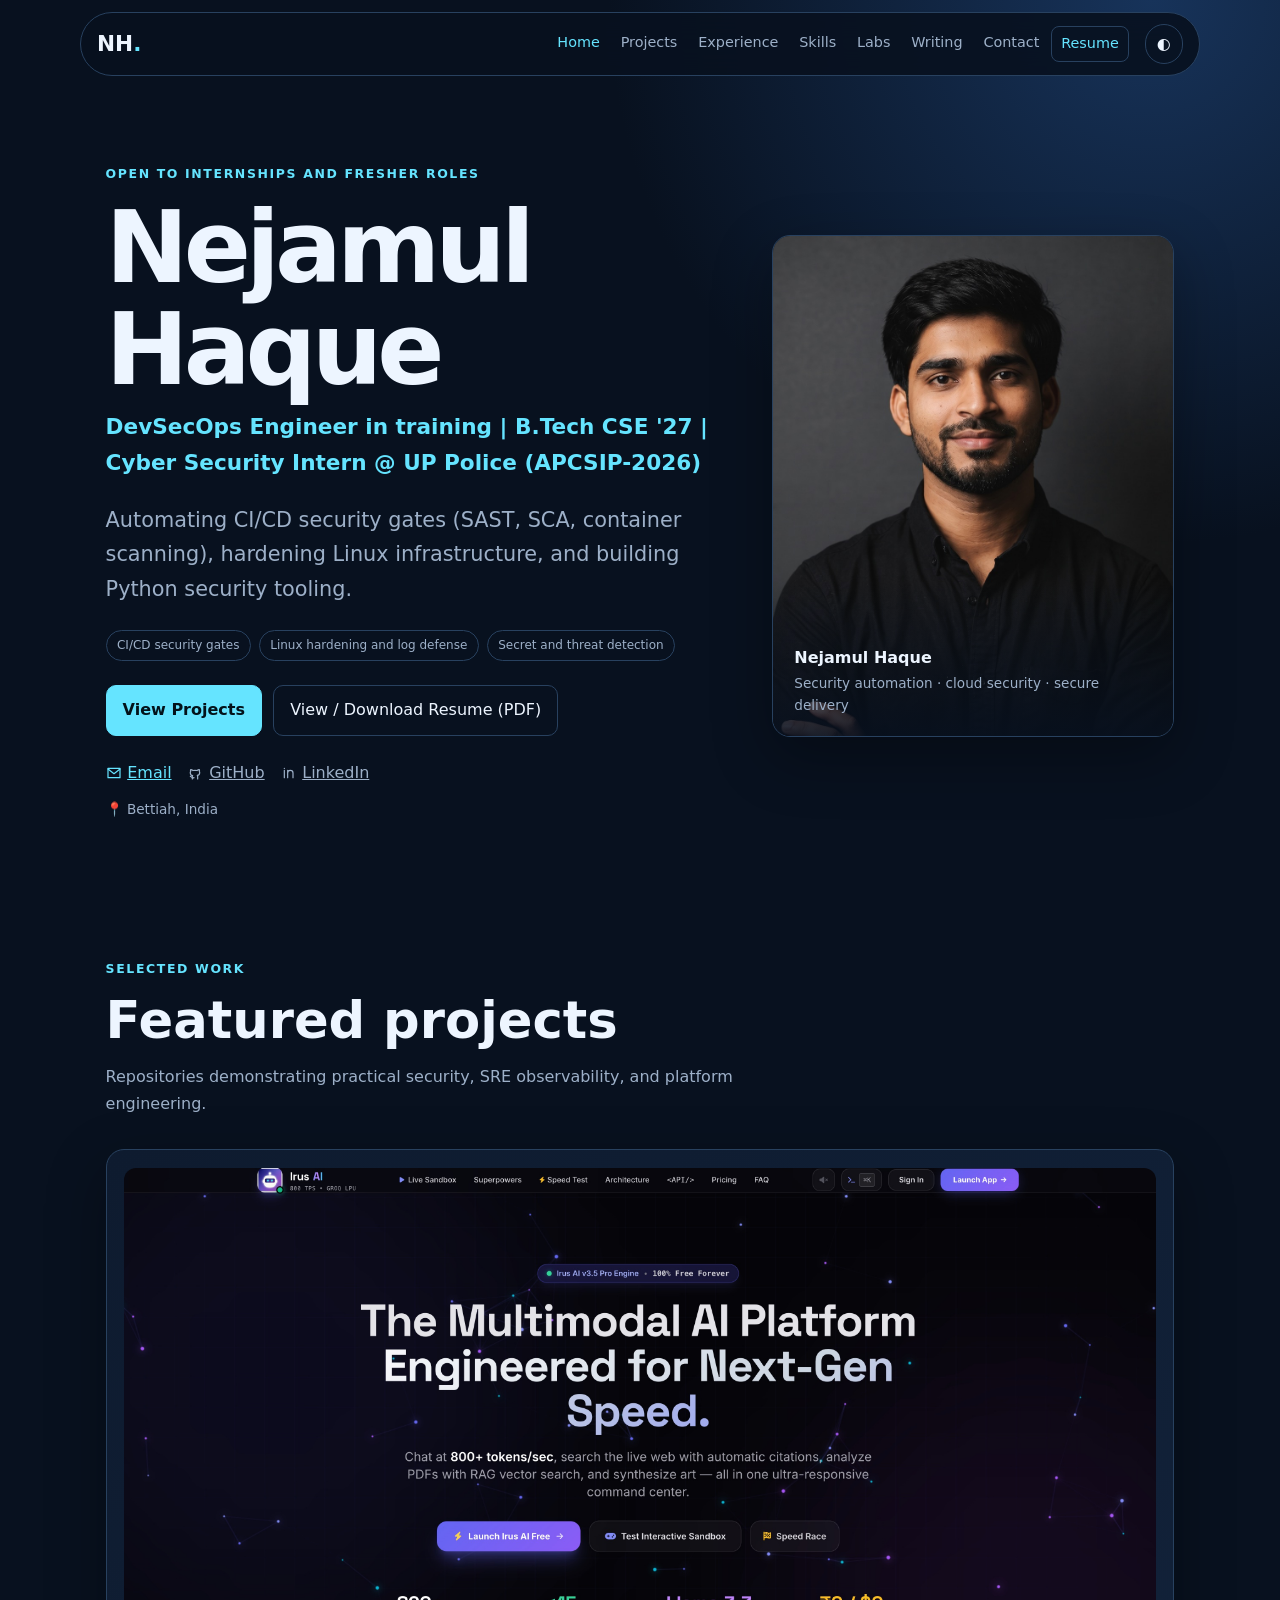
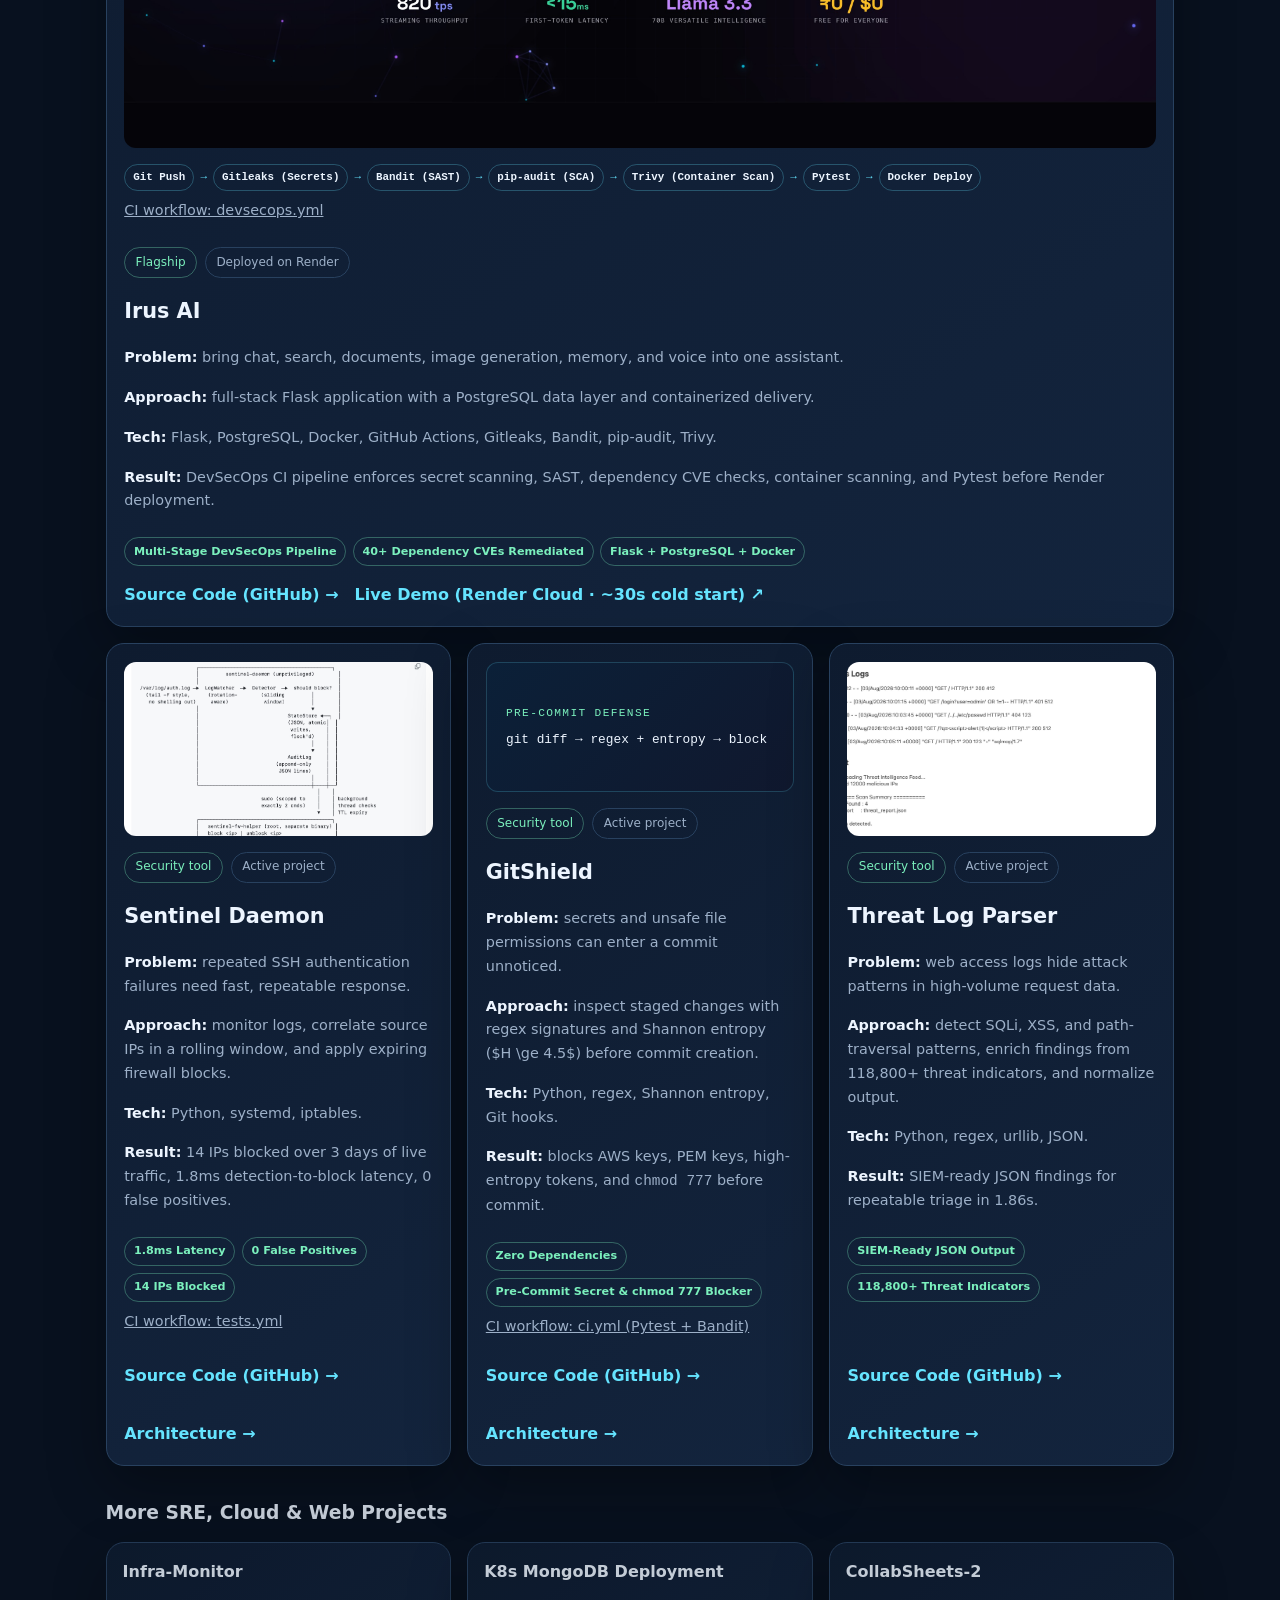
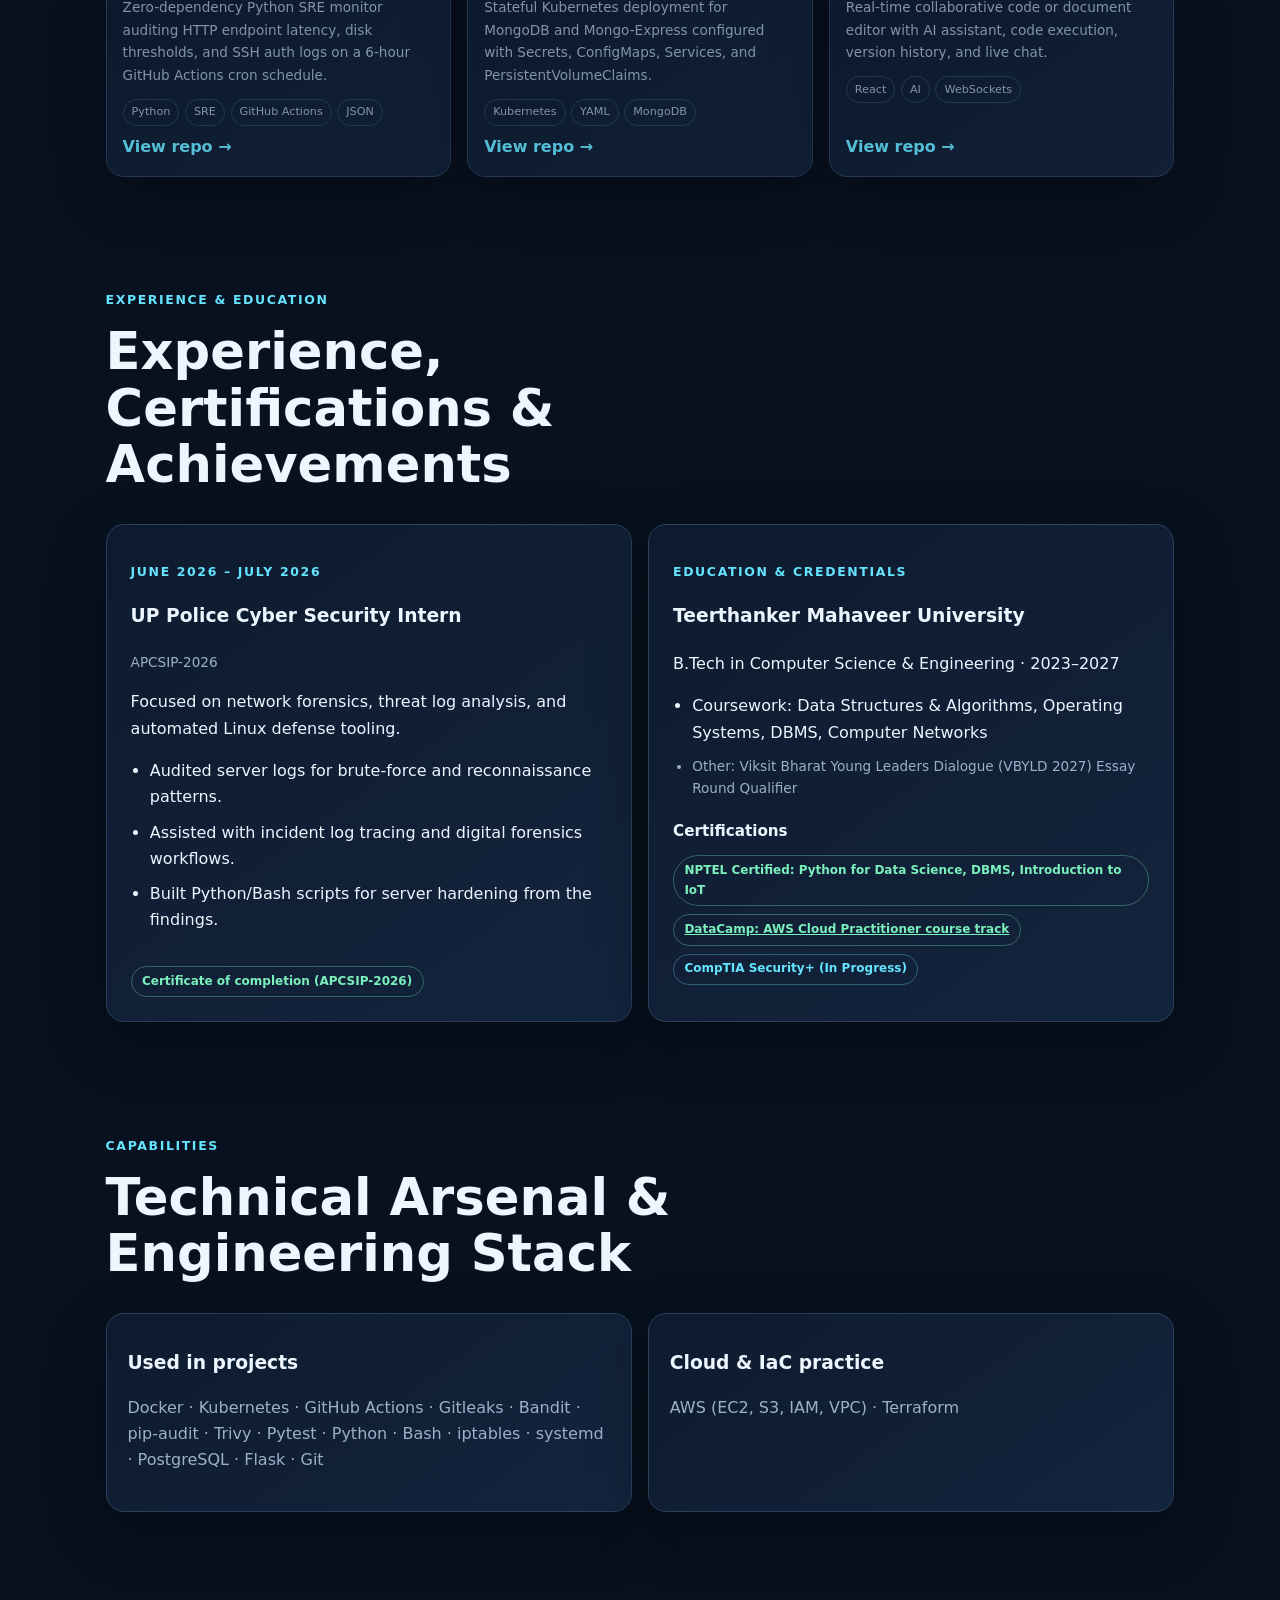
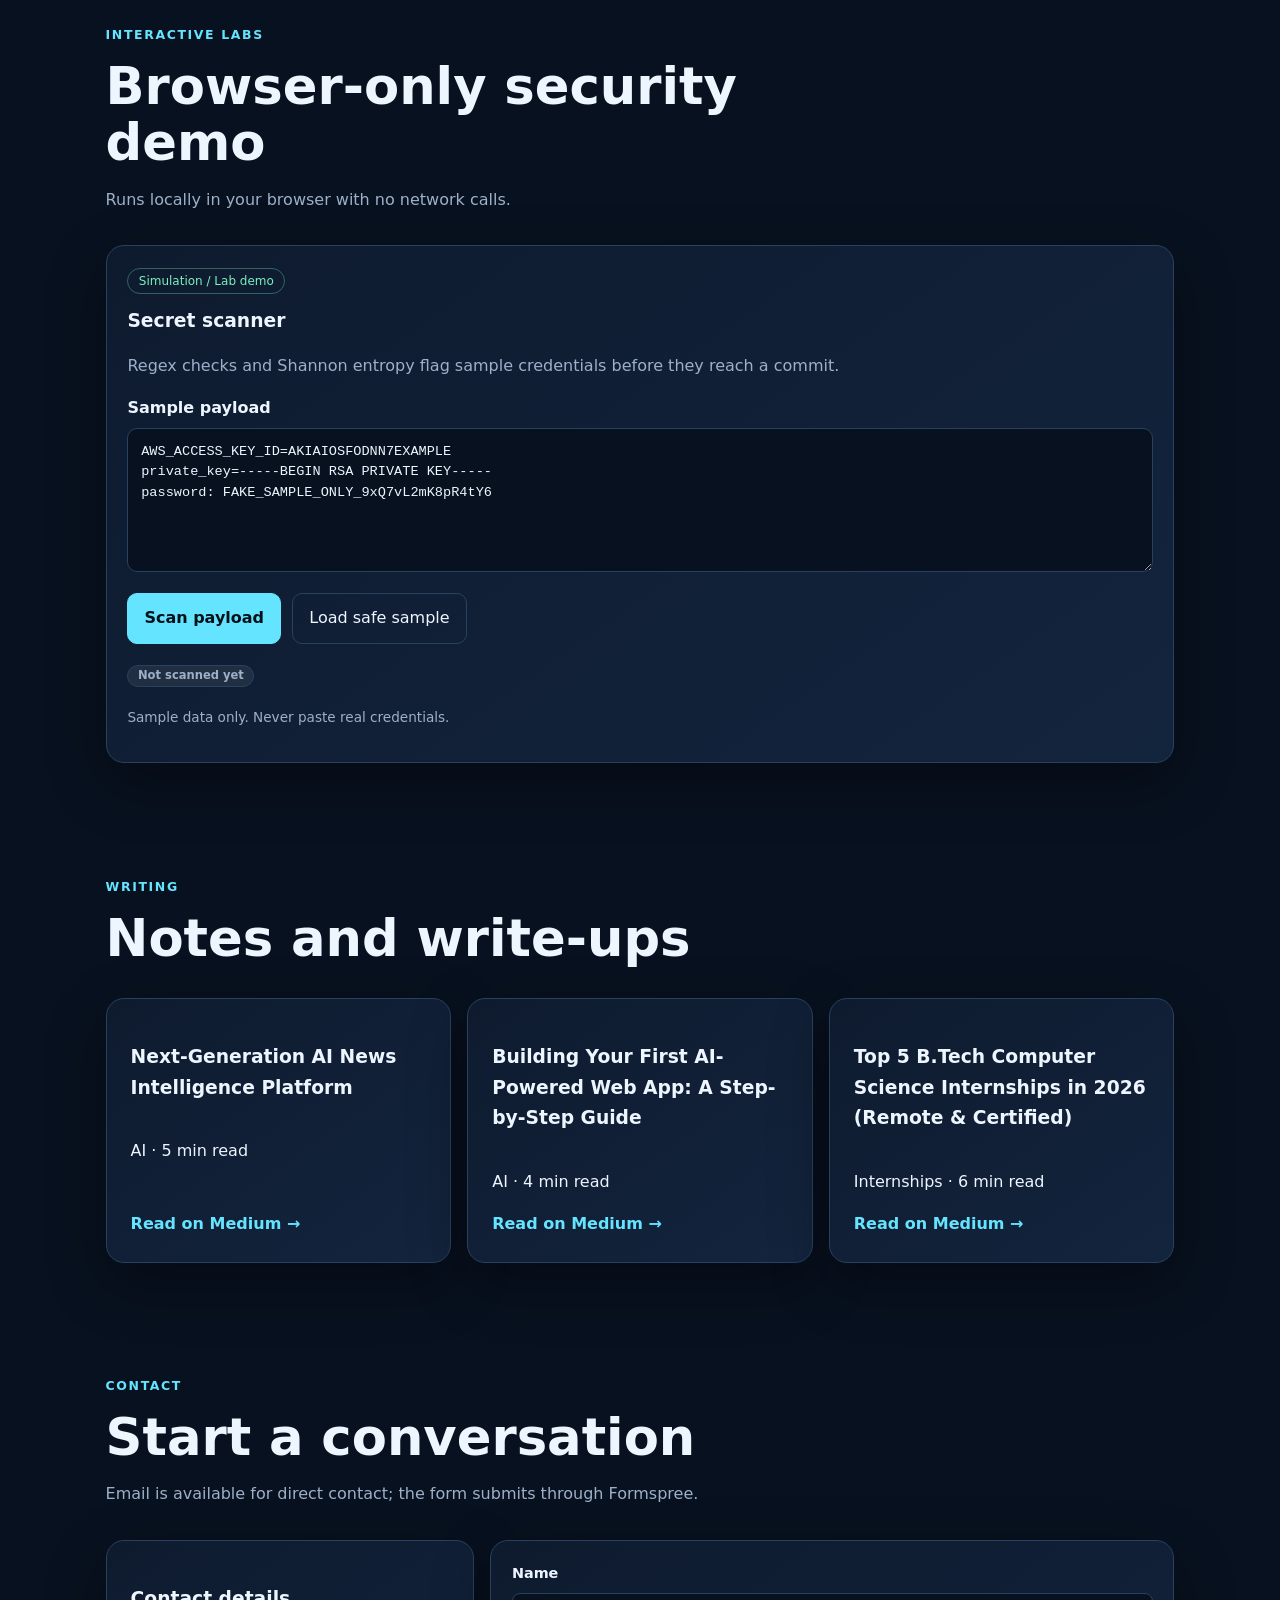
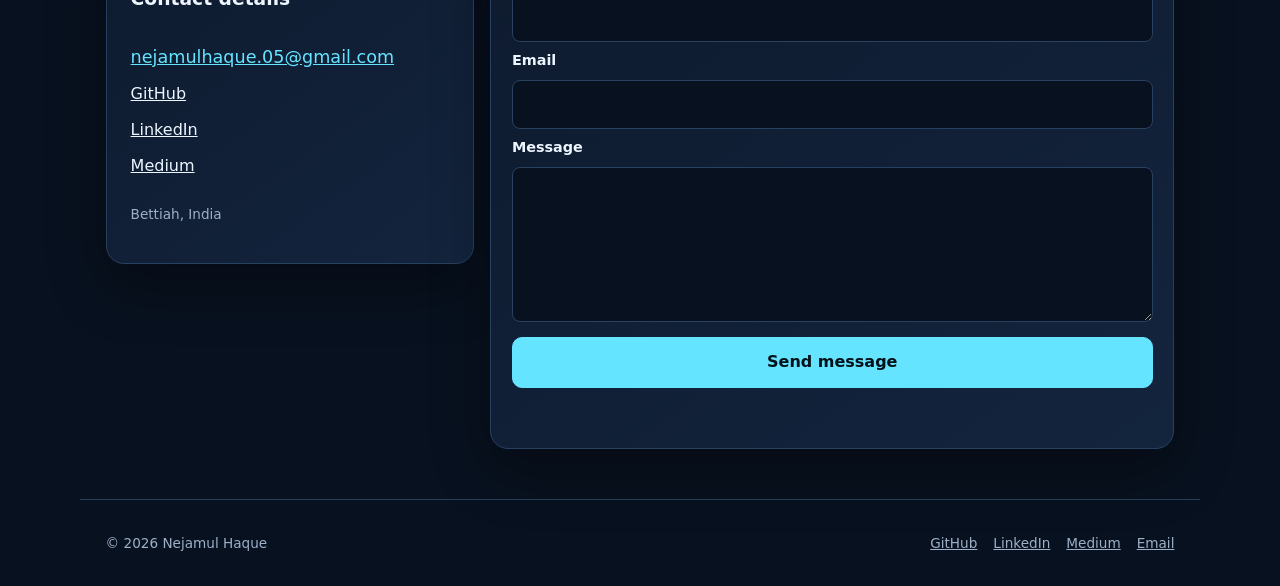
==== commit c3a57789: "chore: update portfolio projects, CI links, and 1-page resume PDF" ====
--- a/index.html
+++ b/index.html
@@ -70,56 +70,93 @@
     </section>
 
     <section class="section" id="projects">
-      <div class="section-heading"><p class="kicker">Selected work</p><h2>Featured projects</h2><p>Four repositories demonstrating practical security and platform engineering.</p></div>
+      <div class="section-heading"><p class="kicker">Selected work</p><h2>Featured projects</h2><p>Repositories demonstrating practical security, SRE observability, and platform engineering.</p></div>
       <div class="project-grid">
         <article class="card project-card flagship">
           <div class="project-media image-media"><img class="project-screenshot" src="assets/projects/irus-ai.png" width="3360" height="1854" alt="Irus AI screenshot" loading="lazy"></div>
-          <div class="pipeline flex-wrap items-center gap-1.5"><span>Git Push</span><b>→</b><span>Gitleaks (Secrets)</span><b>→</b><span>Bandit (SAST)</span><b>→</b><span>Trivy (Container Scan)</span><b>→</b><span>Pytest</span><b>→</b><span>Docker Deploy</span></div>
+          <div class="pipeline flex-wrap items-center gap-1.5"><span>Git Push</span><b>→</b><span>Gitleaks (Secrets)</span><b>→</b><span>Bandit (SAST)</span><b>→</b><span>pip-audit (SCA)</span><b>→</b><span>Trivy (Container Scan)</span><b>→</b><span>Pytest</span><b>→</b><span>Docker Deploy</span></div>
           <p class="ci-status"><a href="https://github.com/NejamulHaque/Irus-AI/actions/workflows/devsecops.yml" target="_blank" rel="noopener noreferrer">CI workflow: devsecops.yml</a></p>
           <div class="status-row"><span class="badge">Flagship</span><span class="status">Deployed on Render</span></div>
-          <h3>Irus AI</h3><p><strong>Problem:</strong> bring chat, search, documents, image generation, memory, and voice into one assistant.</p><p><strong>Approach:</strong> full-stack Flask application with a PostgreSQL data layer and containerized delivery.</p><p><strong>Tech:</strong> Flask, PostgreSQL, Docker.</p><p><strong>Result:</strong> DevSecOps CI pipeline runs Gitleaks → Bandit → Trivy → Pytest before deployment.</p>
-          <div class="metric-row"><span>4-Stage Security Pipeline</span><span>Flask + PostgreSQL + Docker</span></div><p class="metric-note">How measured: pipeline evidence and measurement details pending confirmation.<!-- TODO(Nejamul): Confirm the test environment, duration, and sample size for the Irus AI pipeline result. --></p><div class="project-actions"><a class="text-link" aria-label="Irus AI source code on GitHub" href="https://github.com/NejamulHaque/Irus-AI" target="_blank" rel="noopener noreferrer">Source Code (GitHub) →</a><a class="text-link" aria-label="Irus AI live demo" href="https://irus-ai.onrender.com" target="_blank" rel="noopener noreferrer">Live Demo (Render Cloud · ~30s cold start) ↗</a></div>
+          <h3>Irus AI</h3>
+          <p><strong>Problem:</strong> bring chat, search, documents, image generation, memory, and voice into one assistant.</p>
+          <p><strong>Approach:</strong> full-stack Flask application with a PostgreSQL data layer and containerized delivery.</p>
+          <p><strong>Tech:</strong> Flask, PostgreSQL, Docker, GitHub Actions, Gitleaks, Bandit, pip-audit, Trivy.</p>
+          <p><strong>Result:</strong> DevSecOps CI pipeline enforces secret scanning, SAST, dependency CVE checks, container scanning, and Pytest before Render deployment.</p>
+          <div class="metric-row"><span>Multi-Stage DevSecOps Pipeline</span><span>40+ Dependency CVEs Remediated</span><span>Flask + PostgreSQL + Docker</span></div>
+          <div class="project-actions">
+            <a class="text-link" aria-label="Irus AI source code on GitHub" href="https://github.com/NejamulHaque/Irus-AI" target="_blank" rel="noopener noreferrer">Source Code (GitHub) →</a>
+            <a class="text-link" aria-label="Irus AI live demo" href="https://irus-ai.onrender.com" target="_blank" rel="noopener noreferrer">Live Demo (Render Cloud · ~30s cold start) ↗</a>
+          </div>
         </article>
+
         <article class="card project-card">
           <div class="project-media image-media"><img class="project-screenshot" src="assets/projects/sentinel-daemon.png" width="1758" height="1236" alt="Sentinel Daemon screenshot" loading="lazy"></div>
           <div class="status-row"><span class="badge">Security tool</span><span class="status">Active project</span></div>
-          <h3>Sentinel Daemon</h3><p><strong>Problem:</strong> repeated SSH authentication failures need fast, repeatable response.</p><p><strong>Approach:</strong> monitor logs, correlate source IPs in a rolling window, and apply expiring firewall blocks.</p><p><strong>Tech:</strong> Python, systemd, iptables.</p><p><strong>Result:</strong> 14 IPs blocked over 3 days of live traffic, 1.8ms latency, 0 false positives.</p>
-          <div class="metric-row"><span>1.8ms Latency</span><span>0 False Positives</span><span>14 IPs blocked over 3 days of live traffic</span></div><p class="metric-note">How measured: measurement details pending confirmation.<!-- TODO(Nejamul): Confirm Sentinel Daemon's test environment, duration, and sample size for these metrics. --></p><p class="ci-status"><a href="https://github.com/NejamulHaque/sentinel-daemon/actions/workflows/tests.yml" target="_blank" rel="noopener noreferrer">CI workflow: tests.yml</a></p><div class="project-actions"><a class="text-link" aria-label="Sentinel Daemon source code on GitHub" href="https://github.com/NejamulHaque/sentinel-daemon" target="_blank" rel="noopener noreferrer">Source Code (GitHub) →</a><a class="text-link" aria-label="Sentinel Daemon architecture" href="https://github.com/NejamulHaque/sentinel-daemon#readme" target="_blank" rel="noopener noreferrer">Architecture →</a></div>
+          <h3>Sentinel Daemon</h3>
+          <p><strong>Problem:</strong> repeated SSH authentication failures need fast, repeatable response.</p>
+          <p><strong>Approach:</strong> monitor logs, correlate source IPs in a rolling window, and apply expiring firewall blocks.</p>
+          <p><strong>Tech:</strong> Python, systemd, iptables.</p>
+          <p><strong>Result:</strong> 14 IPs blocked over 3 days of live traffic, 1.8ms detection-to-block latency, 0 false positives.</p>
+          <div class="metric-row"><span>1.8ms Latency</span><span>0 False Positives</span><span>14 IPs Blocked</span></div>
+          <p class="ci-status"><a href="https://github.com/NejamulHaque/sentinel-daemon/actions/workflows/tests.yml" target="_blank" rel="noopener noreferrer">CI workflow: tests.yml</a></p>
+          <div class="project-actions">
+            <a class="text-link" aria-label="Sentinel Daemon source code on GitHub" href="https://github.com/NejamulHaque/sentinel-daemon" target="_blank" rel="noopener noreferrer">Source Code (GitHub) →</a>
+            <a class="text-link" aria-label="Sentinel Daemon architecture" href="https://github.com/NejamulHaque/sentinel-daemon#readme" target="_blank" rel="noopener noreferrer">Architecture →</a>
+          </div>
         </article>
+
         <article class="card project-card">
-          <div class="project-media code-card"><span>PRE-COMMIT DEFENSE</span><code>git diff → regex → block</code></div>
+          <div class="project-media code-card"><span>PRE-COMMIT DEFENSE</span><code>git diff → regex + entropy → block</code></div>
           <div class="status-row"><span class="badge">Security tool</span><span class="status">Active project</span></div>
-          <h3>GitShield</h3><p><strong>Problem:</strong> secrets and unsafe file permissions can enter a commit unnoticed.</p><p><strong>Approach:</strong> inspect staged changes with regex-powered Git hooks before commit.</p><p><strong>Tech:</strong> Python, regex, Git hooks.</p><p><strong>Result:</strong> blocks AWS keys, PEM keys, and <code>chmod 777</code> before commit.</p>
-          <div class="metric-row"><span>Zero Dependencies</span><span>Pre-Commit Secret &amp; chmod 777 Blocker</span></div><p class="metric-note">How measured: repository dependency review; details pending confirmation.<!-- TODO(Nejamul): Confirm the dependency review method and scope for GitShield. --></p><!-- TODO(Nejamul): Restore the GitShield source link after confirming its repository URL; the current URL returned 404 during audit. --><!-- TODO(Nejamul): Add a CI badge if a workflow is added to the repository. -->
+          <h3>GitShield</h3>
+          <p><strong>Problem:</strong> secrets and unsafe file permissions can enter a commit unnoticed.</p>
+          <p><strong>Approach:</strong> inspect staged changes with regex signatures and Shannon entropy ($H \ge 4.5$) before commit creation.</p>
+          <p><strong>Tech:</strong> Python, regex, Shannon entropy, Git hooks.</p>
+          <p><strong>Result:</strong> blocks AWS keys, PEM keys, high-entropy tokens, and <code>chmod 777</code> before commit.</p>
+          <div class="metric-row"><span>Zero Dependencies</span><span>Pre-Commit Secret &amp; chmod 777 Blocker</span></div>
+          <p class="ci-status"><a href="https://github.com/NejamulHaque/GitShield/actions/workflows/ci.yml" target="_blank" rel="noopener noreferrer">CI workflow: ci.yml (Pytest + Bandit)</a></p>
+          <div class="project-actions">
+            <a class="text-link" aria-label="GitShield source code on GitHub" href="https://github.com/NejamulHaque/GitShield" target="_blank" rel="noopener noreferrer">Source Code (GitHub) →</a>
+            <a class="text-link" aria-label="GitShield architecture" href="https://github.com/NejamulHaque/GitShield#readme" target="_blank" rel="noopener noreferrer">Architecture →</a>
+          </div>
         </article>
+
         <article class="card project-card">
           <div class="project-media image-media"><img class="project-screenshot" src="assets/projects/threat-log-parser.png" width="1910" height="890" alt="Threat Log Parser screenshot" loading="lazy"></div>
           <div class="status-row"><span class="badge">Security tool</span><span class="status">Active project</span></div>
-          <h3>Threat Log Parser</h3><p><strong>Problem:</strong> web access logs hide attack patterns in high-volume request data.</p><p><strong>Approach:</strong> detect SQLi and XSS patterns, enrich findings from threat feeds, and normalize output.</p><p><strong>Tech:</strong> Python, regex, urllib, JSON.</p><p><strong>Result:</strong> SIEM-ready JSON findings for repeatable triage.</p>
-          <div class="metric-row"><span>SIEM-Ready JSON Output</span><span>Automated Brute-Force Detection</span></div><p class="metric-note">How measured: repository behavior and output format; details pending confirmation.<!-- TODO(Nejamul): Confirm the test inputs, sample size, and evaluation method for Threat Log Parser. --></p><div class="project-actions"><a class="text-link" aria-label="Threat Log Parser source code on GitHub" href="https://github.com/NejamulHaque/threat-log-parser" target="_blank" rel="noopener noreferrer">Source Code (GitHub) →</a><a class="text-link" aria-label="Threat Log Parser architecture" href="https://github.com/NejamulHaque/threat-log-parser#readme" target="_blank" rel="noopener noreferrer">Architecture →</a></div><!-- TODO(Nejamul): Add an architecture section to the Threat Log Parser README before presenting this as an architecture link. --><!-- TODO(Nejamul): Add a CI badge if a workflow is added to the repository. -->
+          <h3>Threat Log Parser</h3>
+          <p><strong>Problem:</strong> web access logs hide attack patterns in high-volume request data.</p>
+          <p><strong>Approach:</strong> detect SQLi, XSS, and path-traversal patterns, enrich findings from 118,800+ threat indicators, and normalize output.</p>
+          <p><strong>Tech:</strong> Python, regex, urllib, JSON.</p>
+          <p><strong>Result:</strong> SIEM-ready JSON findings for repeatable triage in 1.86s.</p>
+          <div class="metric-row"><span>SIEM-Ready JSON Output</span><span>118,800+ Threat Indicators</span></div>
+          <div class="project-actions">
+            <a class="text-link" aria-label="Threat Log Parser source code on GitHub" href="https://github.com/NejamulHaque/threat-log-parser" target="_blank" rel="noopener noreferrer">Source Code (GitHub) →</a>
+            <a class="text-link" aria-label="Threat Log Parser architecture" href="https://github.com/NejamulHaque/threat-log-parser#readme" target="_blank" rel="noopener noreferrer">Architecture →</a>
+          </div>
         </article>
       </div>
-      <div class="also-built"><h3>Other projects</h3><div class="compact-projects">
+
+      <div class="also-built"><h3>More SRE, Cloud &amp; Web Projects</h3><div class="compact-projects">
+        <article class="card compact-project"><h4>Infra-Monitor</h4><p>Zero-dependency Python SRE monitor auditing HTTP endpoint latency, disk thresholds, and SSH auth logs on a 6-hour GitHub Actions cron schedule.</p><div class="tag-row"><span>Python</span><span>SRE</span><span>GitHub Actions</span><span>JSON</span></div><a class="text-link" href="https://github.com/NejamulHaque/infra-monitor" target="_blank" rel="noopener noreferrer">View repo →</a></article>
+        <article class="card compact-project"><h4>K8s MongoDB Deployment</h4><p>Stateful Kubernetes deployment for MongoDB and Mongo-Express configured with Secrets, ConfigMaps, Services, and PersistentVolumeClaims.</p><div class="tag-row"><span>Kubernetes</span><span>YAML</span><span>MongoDB</span></div><a class="text-link" href="https://github.com/NejamulHaque/k8s-mongodb-deployment" target="_blank" rel="noopener noreferrer">View repo →</a></article>
         <article class="card compact-project"><h4>CollabSheets-2</h4><p>Real-time collaborative code or document editor with AI assistant, code execution, version history, and live chat.</p><div class="tag-row"><span>React</span><span>AI</span><span>WebSockets</span></div><a class="text-link" href="https://github.com/NejamulHaque/CollabSheets-2" target="_blank" rel="noopener noreferrer">View repo →</a></article>
-        <article class="card compact-project"><h4>ProResume-Builder</h4><p>Build ATS-friendly professional resumes in minutes — free forever.</p><div class="tag-row"><span>Resume tooling</span><span>Web app</span></div><a class="text-link" href="https://github.com/NejamulHaque/ProResume-Builder" target="_blank" rel="noopener noreferrer">View repo →</a></article>
-        <article class="card compact-project"><h4>Portfolio-Builder</h4><p>AI-powered portfolio builder that generates a responsive portfolio for preview, export, or hosting.</p><div class="tag-row"><span>AI</span><span>Portfolio tooling</span></div><a class="text-link" href="https://github.com/NejamulHaque/Portfolio-Builder" target="_blank" rel="noopener noreferrer">View repo →</a></article>
       </div></div>
     </section>
 
     <section class="section" id="experience">
       <div class="section-heading"><p class="kicker">Experience &amp; education</p><h2>Experience, Certifications &amp; Achievements</h2></div>
       <div class="timeline-grid">
-        <article class="card content-card"><p class="kicker">June 2026 – July 2026</p><h3>UP Police Cyber Security Intern</h3><p class="muted">APCSIP-2026</p><p>Focused on network forensics, threat log analysis, and automated Linux defense tooling.</p><ul><li>Audited server logs for brute-force and reconnaissance patterns.</li><li>Assisted with incident log tracing and digital forensics workflows.</li><li>Built Python/Bash scripts for server hardening from the findings.</li></ul><!-- TODO(Nejamul): Add 1–2 concrete internship outcomes, such as log volume analysed, patterns found, or scripts written. --><!-- TODO(Nejamul): Add a certificate or verification-letter URL if available. --><span class="verification-badge">Certificate of completion (APCSIP-2026)</span></article>
-        <article class="card content-card"><p class="kicker">Education &amp; credentials</p><h3>Teerthanker Mahaveer University</h3><p>B.Tech in Computer Science &amp; Engineering · 2023–2027</p><ul><li>Coursework: Data Structures &amp; Algorithms, Operating Systems, DBMS, Computer Networks</li><li class="secondary-detail">Other: Viksit Bharat Young Leaders Dialogue (VBYLD 2027) Essay Round Qualifier</li></ul><h4 class="credential-heading">Certifications</h4><div class="credential-list"><span class="credential-badge completed">NPTEL Certified: Python for Data Science, DBMS, Introduction to IoT</span><a class="credential-badge completed" href="https://www.datacamp.com/completed/statement-of-accomplishment/track/d8737c51f606a25dee75208dae2ee97156c7c3a2" target="_blank" rel="noopener noreferrer">DataCamp: AWS Cloud Practitioner course track</a><span class="credential-badge progress">CompTIA Security+ (In Progress)</span></div><!-- TODO(Nejamul): Confirm a target exam date for CompTIA Security+. --></article>
+        <article class="card content-card"><p class="kicker">June 2026 – July 2026</p><h3>UP Police Cyber Security Intern</h3><p class="muted">APCSIP-2026</p><p>Focused on network forensics, threat log analysis, and automated Linux defense tooling.</p><ul><li>Audited server logs for brute-force and reconnaissance patterns.</li><li>Assisted with incident log tracing and digital forensics workflows.</li><li>Built Python/Bash scripts for server hardening from the findings.</li></ul><span class="verification-badge">Certificate of completion (APCSIP-2026)</span></article>
+        <article class="card content-card"><p class="kicker">Education &amp; credentials</p><h3>Teerthanker Mahaveer University</h3><p>B.Tech in Computer Science &amp; Engineering · 2023–2027</p><ul><li>Coursework: Data Structures &amp; Algorithms, Operating Systems, DBMS, Computer Networks</li><li class="secondary-detail">Other: Viksit Bharat Young Leaders Dialogue (VBYLD 2027) Essay Round Qualifier</li></ul><h4 class="credential-heading">Certifications</h4><div class="credential-list"><span class="credential-badge completed">NPTEL Certified: Python for Data Science, DBMS, Introduction to IoT</span><a class="credential-badge completed" href="https://www.datacamp.com/completed/statement-of-accomplishment/track/d8737c51f606a25dee75208dae2ee97156c7c3a2" target="_blank" rel="noopener noreferrer">DataCamp: AWS Cloud Practitioner course track</a><span class="credential-badge progress">CompTIA Security+ (In Progress)</span></div></article>
       </div>
     </section>
 
     <section class="section" id="skills">
       <div class="section-heading"><p class="kicker">Capabilities</p><h2>Technical Arsenal &amp; Engineering Stack</h2></div>
       <div class="skills-grid skill-levels">
-        <div class="card skill"><h3>Used in projects</h3><p>Docker · GitHub Actions · Gitleaks · Bandit · Trivy · Pytest · Python · Bash · iptables · systemd · PostgreSQL · Flask · Git</p></div>
-        <div class="card skill"><h3>Learning / hands-on practice</h3><p>AWS · Terraform · Kubernetes</p></div>
-        <!-- TODO(Nejamul): Build one AWS + Terraform + CI/CD project before moving these learning skills into the primary group. -->
+        <div class="card skill"><h3>Used in projects</h3><p>Docker · Kubernetes · GitHub Actions · Gitleaks · Bandit · pip-audit · Trivy · Pytest · Python · Bash · iptables · systemd · PostgreSQL · Flask · Git</p></div>
+        <div class="card skill"><h3>Cloud &amp; IaC practice</h3><p>AWS (EC2, S3, IAM, VPC) · Terraform</p></div>
       </div>
     </section>
 
@@ -134,7 +171,7 @@
     </section>
 
     <section class="section" id="writing">
-      <div class="section-heading"><p class="kicker">Writing</p><h2>Notes and write-ups</h2></div><!-- TODO(Nejamul): Add and place a security-focused post such as "Building an SSH brute-force blocker with Python and iptables" first when published. -->
+      <div class="section-heading"><p class="kicker">Writing</p><h2>Notes and write-ups</h2></div>
       <div id="writingList" class="writing-grid"><article class="card content-card writing-card"><p>Security and engineering notes are published on Medium.</p><a class="text-link" aria-label="Visit Nejamul Haque Medium profile" href="https://nejamulhaque.medium.com/" target="_blank" rel="noopener noreferrer">Visit Medium profile →</a></article></div>
     </section>
 
--- a/styles.css
+++ b/styles.css
@@ -1,4 +1,8 @@
 :root{color-scheme:dark;--bg:#08111f;--surface:#0e1b2f;--surface-2:#13243d;--text:#edf5ff;--muted:#9db0c8;--line:#28415f;--accent:#65e4ff;--accent-2:#9b8cff;--success:#7bf0bd;--max:1120px;--space:clamp(1rem,2vw,2rem);--radius:18px;--shadow:0 20px 60px #0005;--font:Inter,ui-sans-serif,system-ui,-apple-system,BlinkMacSystemFont,"Segoe UI",sans-serif}*{box-sizing:border-box}html{scroll-behavior:smooth;scroll-padding-top:6rem}body{margin:0;background:radial-gradient(circle at 90% 0,#17335a 0,transparent 34rem),var(--bg);color:var(--text);font:16px/1.65 var(--font);overflow-x:hidden}body.light{color-scheme:light;--bg:#f4f7fb;--surface:#fff;--surface-2:#e8eef6;--text:#142033;--muted:#52647a;--line:#cbd7e5;--accent:#006d99;--accent-2:#5844b8;--success:#087d52;background:linear-gradient(140deg,#eef6ff,var(--bg))}a{color:inherit}button,input,textarea{font:inherit}.skip-link{position:fixed;left:1rem;top:-5rem;background:var(--accent);color:#00111b;padding:.6rem 1rem;z-index:20}.skip-link:focus{top:1rem}.scroll-progress{position:fixed;top:0;left:0;height:3px;width:0;background:linear-gradient(90deg,var(--accent),var(--accent-2));z-index:30}.site-header{position:sticky;top:.75rem;z-index:10;display:flex;align-items:center;gap:1rem;max-width:var(--max);margin:.75rem auto 0;padding:.7rem 1rem;border:1px solid var(--line);border-radius:999px;background:#08111fe8;backdrop-filter:blur(16px)}body.light .site-header{background:#ffffffeb}.brand{font-weight:900;font-size:1.35rem;text-decoration:none;margin-right:auto}.brand span{color:var(--accent)}nav{display:flex;gap:.2rem}nav a{padding:.35rem .55rem;text-decoration:none;color:var(--muted);font-size:.9rem}nav a:hover,nav a.active{color:var(--accent)}.theme-toggle,.menu-toggle{border:1px solid var(--line);border-radius:999px;background:transparent;color:var(--text);padding:.35rem .7rem;cursor:pointer}.menu-toggle{display:none}.section{max-width:var(--max);margin:auto;padding:clamp(4rem,9vw,7rem) var(--space);scroll-margin-top:5rem}.hero{min-height:calc(100vh - 5rem);display:grid;grid-template-columns:1.2fr .8fr;align-items:center;gap:4rem;padding-top:5rem}.kicker{color:var(--accent);font-size:.78rem;letter-spacing:.13em;text-transform:uppercase;font-weight:800}.hero h1{font-size:clamp(3rem,8vw,6.2rem);line-height:1.03;max-width:11ch;margin:.8rem 0 .5rem;letter-spacing:-.05em}.hero-role{color:var(--accent);font-size:clamp(1rem,2vw,1.35rem);font-weight:700;max-width:42rem;margin:.5rem 0 1.4rem}.lede{font-size:clamp(1.05rem,2vw,1.3rem);color:var(--muted);max-width:58ch}.proof-points{display:flex;flex-wrap:wrap;gap:.5rem;margin:1.5rem 0}.proof-points span,.badge,.status{border:1px solid var(--line);border-radius:999px;padding:.3rem .65rem;font-size:.75rem}.proof-points span{color:var(--muted)}.badge{color:var(--success);border-color:#7bf0bd55}.status{color:var(--muted)}.actions{display:flex;flex-wrap:wrap;gap:.7rem;margin:1.5rem 0}.button{border:1px solid var(--line);border-radius:10px;padding:.7rem 1rem;text-decoration:none;cursor:pointer;display:inline-flex;justify-content:center;transition:transform .2s ease,background .2s ease}.button.primary{background:var(--accent);border-color:var(--accent);color:#03121a;font-weight:800}.button.secondary{color:var(--text)}.button:hover{transform:translateY(-2px)}.resume-note,.muted{color:var(--muted);font-size:.85rem}.contact-line{display:flex;flex-wrap:wrap;gap:1rem;color:var(--muted)}.contact-line a:first-child{color:var(--accent)}.card{background:linear-gradient(145deg,var(--surface),var(--surface-2));border:1px solid var(--line);border-radius:var(--radius);box-shadow:var(--shadow)}.hero-card{overflow:hidden;position:relative}.hero-card img{display:block;width:100%;height:auto;aspect-ratio:4/5;object-fit:cover}.hero-card-caption{position:absolute;bottom:0;left:0;right:0;padding:4rem 1.3rem 1.2rem;background:linear-gradient(transparent,#07101ee8);display:flex;flex-direction:column}.hero-card-caption span{color:var(--muted);font-size:.85rem}.section-heading{margin-bottom:2rem;max-width:65ch}.section-heading h2{font-size:clamp(2rem,4vw,3.2rem);line-height:1.1;margin:.3rem 0 .7rem}.section-heading p:last-child{color:var(--muted)}.project-grid{display:grid;grid-template-columns:repeat(2,1fr);gap:1rem}.project-card{padding:1.1rem}.project-card h3{margin:1rem 0 .6rem;font-size:1.3rem}.project-card p{color:var(--muted);font-size:.9rem;margin:.5rem 0}.project-card strong{color:var(--text)}.flagship{grid-column:1/-1}.project-media{min-height:130px;border-radius:12px}.code-card{display:flex;flex-direction:column;justify-content:center;gap:.5rem;padding:1.2rem;background:linear-gradient(135deg,#0b2038,#10182e);color:var(--accent);font: .8rem/1.5 ui-monospace,SFMono-Regular,Menlo,monospace;border:1px solid #65e4ff33}.code-card span{color:var(--success);font-size:.7rem;letter-spacing:.12em}.code-card code{color:var(--text);white-space:normal}.status-row{display:flex;gap:.5rem;align-items:center;flex-wrap:wrap;margin-top:1rem}.text-link{color:var(--accent);font-weight:800;text-decoration:none;display:inline-block;margin-top:.7rem}.split{display:grid;grid-template-columns:.8fr 1.2fr;gap:2rem;align-items:start}.content-card{padding:1.5rem}.content-card ul{padding-left:1.2rem}.content-card li{margin:.55rem 0}.timeline-grid,.training-grid{display:grid;grid-template-columns:repeat(2,1fr);gap:1rem}.skills-grid,.lab-grid,.contact-grid{display:grid;grid-template-columns:repeat(3,1fr);gap:1rem}.skill,.lab{padding:1.3rem}.skill h3,.lab h3{margin:.8rem 0 .4rem}.skill p,.lab p{color:var(--muted)}.skill a{color:var(--accent);font-size:.85rem}.scanner{max-width:760px}.scanner label{display:block;font-weight:700;margin-top:1rem}.scanner textarea{width:100%;margin-top:.4rem;font: .85rem/1.5 ui-monospace,SFMono-Regular,Menlo,monospace}.scanner-actions{display:flex;flex-wrap:wrap;gap:.7rem;margin-top:.8rem}.scanner-output{display:block;margin-top:1rem;color:var(--success);font: .85rem/1.5 ui-monospace,SFMono-Regular,Menlo,monospace;white-space:pre-wrap}.contact-grid{grid-template-columns:.7fr 1.3fr}.email{font-size:1.1rem;color:var(--accent)}.contact-form{padding:1.3rem;display:grid;gap:.45rem}.contact-form label{font-weight:700;font-size:.9rem}.contact-form input,.contact-form textarea{width:100%;border:1px solid var(--line);border-radius:8px;background:var(--bg);color:var(--text);padding:.65rem;resize:vertical}.contact-form button{margin-top:.5rem}.honeypot{position:absolute!important;left:-10000px!important}.footer{max-width:var(--max);margin:auto;padding:2rem var(--space);border-top:1px solid var(--line);display:flex;justify-content:space-between;color:var(--muted);font-size:.85rem}@media(max-width:850px){.hero,.split{grid-template-columns:1fr;gap:2rem}.hero{min-height:auto}.hero-card{max-width:420px}.project-grid,.skills-grid,.lab-grid,.timeline-grid,.training-grid{grid-template-columns:1fr 1fr}.site-header{border-radius:18px;flex-wrap:wrap}.menu-toggle{display:block}nav{display:none;order:4;width:100%;flex-direction:column;padding-top:.5rem}nav.open{display:flex}nav a{padding:.6rem}.theme-toggle{order:2}}@media(max-width:560px){.project-grid,.skills-grid,.lab-grid,.contact-grid,.timeline-grid,.training-grid{grid-template-columns:1fr}.hero h1{font-size:clamp(3rem,16vw,4.4rem);max-width:none;line-height:.98}.hero-role{max-width:32ch}.footer{flex-direction:column;gap:.5rem}}@media(prefers-reduced-motion:reduce){*,*::before,*::after{scroll-behavior:auto!important;transition:none!important;animation:none!important}}:focus-visible{outline:3px solid var(--accent);outline-offset:3px}
+
+.resume-link{white-space:nowrap}nav .resume-link{border:1px solid var(--line);border-radius:8px;color:var(--accent)}.project-grid{grid-template-columns:repeat(3,1fr);align-items:stretch}.project-card{display:flex;flex-direction:column;height:100%;min-width:0}.project-card .project-actions{display:flex;gap:1rem;margin-top:auto;flex-wrap:wrap;min-width:0}.project-card .project-actions .text-link{margin-top:1rem}.flagship{grid-column:1/-1}.pipeline{display:flex;flex-wrap:wrap;align-items:center;gap:.5rem;margin-top:1rem;color:var(--muted);font:700 .68rem/1.3 ui-monospace,SFMono-Regular,Menlo,monospace}.pipeline span{border:1px solid #65e4ff44;border-radius:999px;padding:.35rem .5rem;color:var(--text)}.pipeline b{color:var(--accent)}.metric-row{display:flex;flex-wrap:wrap;gap:.4rem;margin-top:1rem}.metric-row span{border:1px solid #7bf0bd55;border-radius:999px;padding:.28rem .55rem;color:var(--success);font-size:.7rem;font-weight:700}.demo-note{color:var(--muted);font-size:.75rem;font-weight:600}.also-built{margin-top:2rem}.also-built h3{margin-bottom:.8rem}.compact-projects{display:grid;grid-template-columns:repeat(3,1fr);gap:1rem}.compact-project{padding:1rem;display:flex;flex-direction:column;height:100%}.compact-project h4{margin:0 0 .4rem}.compact-project p{color:var(--muted);font-size:.85rem;margin:.3rem 0}.compact-project .text-link{margin-top:auto}.tag-row{display:flex;flex-wrap:wrap;gap:.35rem;margin:.5rem 0}.tag-row span{border:1px solid var(--line);border-radius:999px;padding:.2rem .5rem;color:var(--muted);font-size:.7rem}.timeline-grid{align-items:stretch}.timeline-grid .content-card{height:100%}.graduation-year{color:var(--muted);font-size:.9rem}.verification-badge{display:inline-flex;align-items:center;gap:.25rem;margin-top:1rem;border:1px solid #7bf0bd55;border-radius:999px;padding:.3rem .65rem;color:var(--success);font-size:.75rem;font-weight:700}.credential-heading{margin:1.2rem 0 .1rem;font-size:.95rem}.credential-list{display:flex;flex-wrap:wrap;gap:.5rem;margin-top:.7rem}.credential-badge{display:inline-flex;align-items:center;border:1px solid var(--line);border-radius:999px;padding:.3rem .65rem;font-size:.75rem;font-weight:700}.credential-badge.completed{color:var(--success);border-color:#7bf0bd55}.credential-badge.progress{color:var(--accent);border-color:#65e4ff55}.location-meta{margin:.75rem 0 0;color:var(--muted);font-size:.85rem}.icon-badge{display:inline-flex;align-items:center;gap:.35rem}.icon-badge svg{width:1rem;height:1rem;fill:none;stroke:currentColor;stroke-width:1.8;stroke-linecap:round;stroke-linejoin:round}.text-link{display:inline-flex;align-items:center;gap:.25rem;white-space:nowrap}.scanner{max-width:none}.scanner-actions .button.secondary{background:transparent;color:var(--text);border-color:var(--line)}.scanner textarea{border:1px solid var(--line);border-radius:10px;background:var(--bg);color:var(--text);padding:.8rem;min-height:9rem;outline:none}.scanner textarea:focus{border-color:var(--accent);box-shadow:0 0 0 3px #65e4ff33}.scanner-output{display:flex;flex-wrap:wrap;align-items:center;gap:.6rem;min-height:2rem}.result-badge{display:inline-flex;border-radius:999px;padding:.25rem .6rem;font:700 .72rem/1 var(--font)}.result-badge.clean{background:#7bf0bd22;color:var(--success);border:1px solid #7bf0bd66}.result-badge.suspicious{background:#ffb86b22;color:#ffc078;border:1px solid #ffc07866}.result-badge.neutral{background:#ffffff12;color:var(--muted);border:1px solid var(--line)}.footer-links{display:flex;flex-wrap:wrap;gap:1rem}.footer-links a:hover,.text-link:hover,.contact-details a:hover{color:var(--success)}.contact-details{display:flex;flex-direction:column;gap:.6rem;align-self:start}.project-media.image-media{overflow:hidden;padding:0}.project-screenshot{display:block;width:100%;height:auto;aspect-ratio:16/9;object-fit:cover}.writing-grid{display:grid;grid-template-columns:repeat(3,1fr);gap:1rem}.writing-card{display:flex;flex-direction:column;height:100%}.writing-card .text-link{margin-top:auto}.section{padding-top:clamp(1.9rem,4.1vw,3.15rem);padding-bottom:clamp(1.9rem,4.1vw,3.15rem)}@media(max-width:850px){.project-grid{grid-template-columns:repeat(2,1fr)}.compact-projects{grid-template-columns:1fr 1fr}.writing-grid{grid-template-columns:1fr 1fr}}@media(max-width:560px){.project-grid,.compact-projects,.writing-grid{grid-template-columns:1fr}.section{padding-top:1.5rem;padding-bottom:1.5rem}.project-grid .flagship{grid-column:auto}.project-card .project-actions{flex-wrap:wrap;overflow:visible}}
+
+
 .resume-link{white-space:nowrap}nav .resume-link{border:1px solid var(--line);border-radius:8px;color:var(--accent)}.project-grid{grid-template-columns:repeat(3,1fr);align-items:stretch}.project-card{display:flex;flex-direction:column;height:100%;min-width:0}.project-card .project-actions{display:flex;gap:1rem;margin-top:auto;flex-wrap:wrap;min-width:0}.project-card .project-actions .text-link{margin-top:1rem}.flagship{grid-column:1/-1}.pipeline{display:flex;flex-wrap:wrap;align-items:center;gap:.5rem;margin-top:1rem;color:var(--muted);font:700 .68rem/1.3 ui-monospace,SFMono-Regular,Menlo,monospace}.pipeline span{border:1px solid #65e4ff44;border-radius:999px;padding:.35rem .5rem;color:var(--text)}.pipeline b{color:var(--accent)}.metric-row{display:flex;flex-wrap:wrap;gap:.4rem;margin-top:1rem}.metric-row span{border:1px solid #7bf0bd55;border-radius:999px;padding:.28rem .55rem;color:var(--success);font-size:.7rem;font-weight:700}.demo-note{color:var(--muted);font-size:.75rem;font-weight:600}.also-built{margin-top:2rem}.also-built h3{margin-bottom:.8rem}.compact-projects{display:grid;grid-template-columns:repeat(3,1fr);gap:1rem}.compact-project{padding:1rem;display:flex;flex-direction:column;height:100%}.compact-project h4{margin:0 0 .4rem}.compact-project p{color:var(--muted);font-size:.85rem;margin:.3rem 0}.compact-project .text-link{margin-top:auto}.tag-row{display:flex;flex-wrap:wrap;gap:.35rem;margin:.5rem 0}.tag-row span{border:1px solid var(--line);border-radius:999px;padding:.2rem .5rem;color:var(--muted);font-size:.7rem}.timeline-grid{align-items:stretch}.timeline-grid .content-card{height:100%}.graduation-year{color:var(--muted);font-size:.9rem}.verification-badge{display:inline-flex;align-items:center;gap:.25rem;margin-top:1rem;border:1px solid #7bf0bd55;border-radius:999px;padding:.3rem .65rem;color:var(--success);font-size:.75rem;font-weight:700}.credential-heading{margin:1.2rem 0 .1rem;font-size:.95rem}.credential-list{display:flex;flex-wrap:wrap;gap:.5rem;margin-top:.7rem}.credential-badge{display:inline-flex;align-items:center;border:1px solid var(--line);border-radius:999px;padding:.3rem .65rem;font-size:.75rem;font-weight:700}.credential-badge.completed{color:var(--success);border-color:#7bf0bd55}.credential-badge.progress{color:var(--accent);border-color:#65e4ff55}.location-meta{margin:.75rem 0 0;color:var(--muted);font-size:.85rem}.icon-badge{display:inline-flex;align-items:center;gap:.35rem}.icon-badge svg{width:1rem;height:1rem;fill:none;stroke:currentColor;stroke-width:1.8;stroke-linecap:round;stroke-linejoin:round}.text-link{display:inline-flex;align-items:center;gap:.25rem;white-space:nowrap}.scanner{max-width:none}.scanner textarea{border:1px solid var(--line);border-radius:10px;background:var(--bg);color:var(--text);padding:.8rem;min-height:9rem;outline:none}.scanner textarea:focus{border-color:var(--accent);box-shadow:0 0 0 3px #65e4ff33}.scanner-output{display:flex;flex-wrap:wrap;align-items:center;gap:.6rem;min-height:2rem}.result-badge{display:inline-flex;border-radius:999px;padding:.25rem .6rem;font:700 .72rem/1 var(--font)}.result-badge.clean{background:#7bf0bd22;color:var(--success);border:1px solid #7bf0bd66}.result-badge.suspicious{background:#ffb86b22;color:#ffc078;border:1px solid #ffc07866}.result-badge.neutral{background:#ffffff12;color:var(--muted);border:1px solid var(--line)}.footer-links{display:flex;flex-wrap:wrap;gap:1rem}.footer-links a:hover,.text-link:hover,.contact-details a:hover{color:var(--success)}.contact-details{display:flex;flex-direction:column;gap:.6rem;align-self:start}.project-media.image-media{overflow:hidden;padding:0}.project-screenshot{display:block;width:100%;height:auto;aspect-ratio:16/9;object-fit:cover}.writing-grid{display:grid;grid-template-columns:repeat(3,1fr);gap:1rem}.writing-card{display:flex;flex-direction:column;height:100%}.writing-card .text-link{margin-top:auto}.section{padding-top:clamp(1.9rem,4.1vw,3.15rem);padding-bottom:clamp(1.9rem,4.1vw,3.15rem)}@media(max-width:850px){.project-grid{grid-template-columns:repeat(2,1fr)}.compact-projects{grid-template-columns:1fr 1fr}.writing-grid{grid-template-columns:1fr 1fr}}@media(max-width:560px){.project-grid,.compact-projects,.writing-grid{grid-template-columns:1fr}.section{padding-top:1.5rem;padding-bottom:1.5rem}.project-grid .flagship{grid-column:auto}.project-card .project-actions{flex-wrap:wrap;overflow:visible}}
 .pipeline.gap-1\.5{gap:.375rem}.ci-status{margin:.65rem 0 0;font-size:.75rem}.ci-status a{color:var(--muted)}.metric-note{margin:.45rem 0 0!important;color:var(--muted);font-size:.75rem!important}.secondary-detail{color:var(--muted);font-size:.85em}.also-built{opacity:.82}
 .skills-grid.skill-levels{grid-template-columns:repeat(2,1fr)}
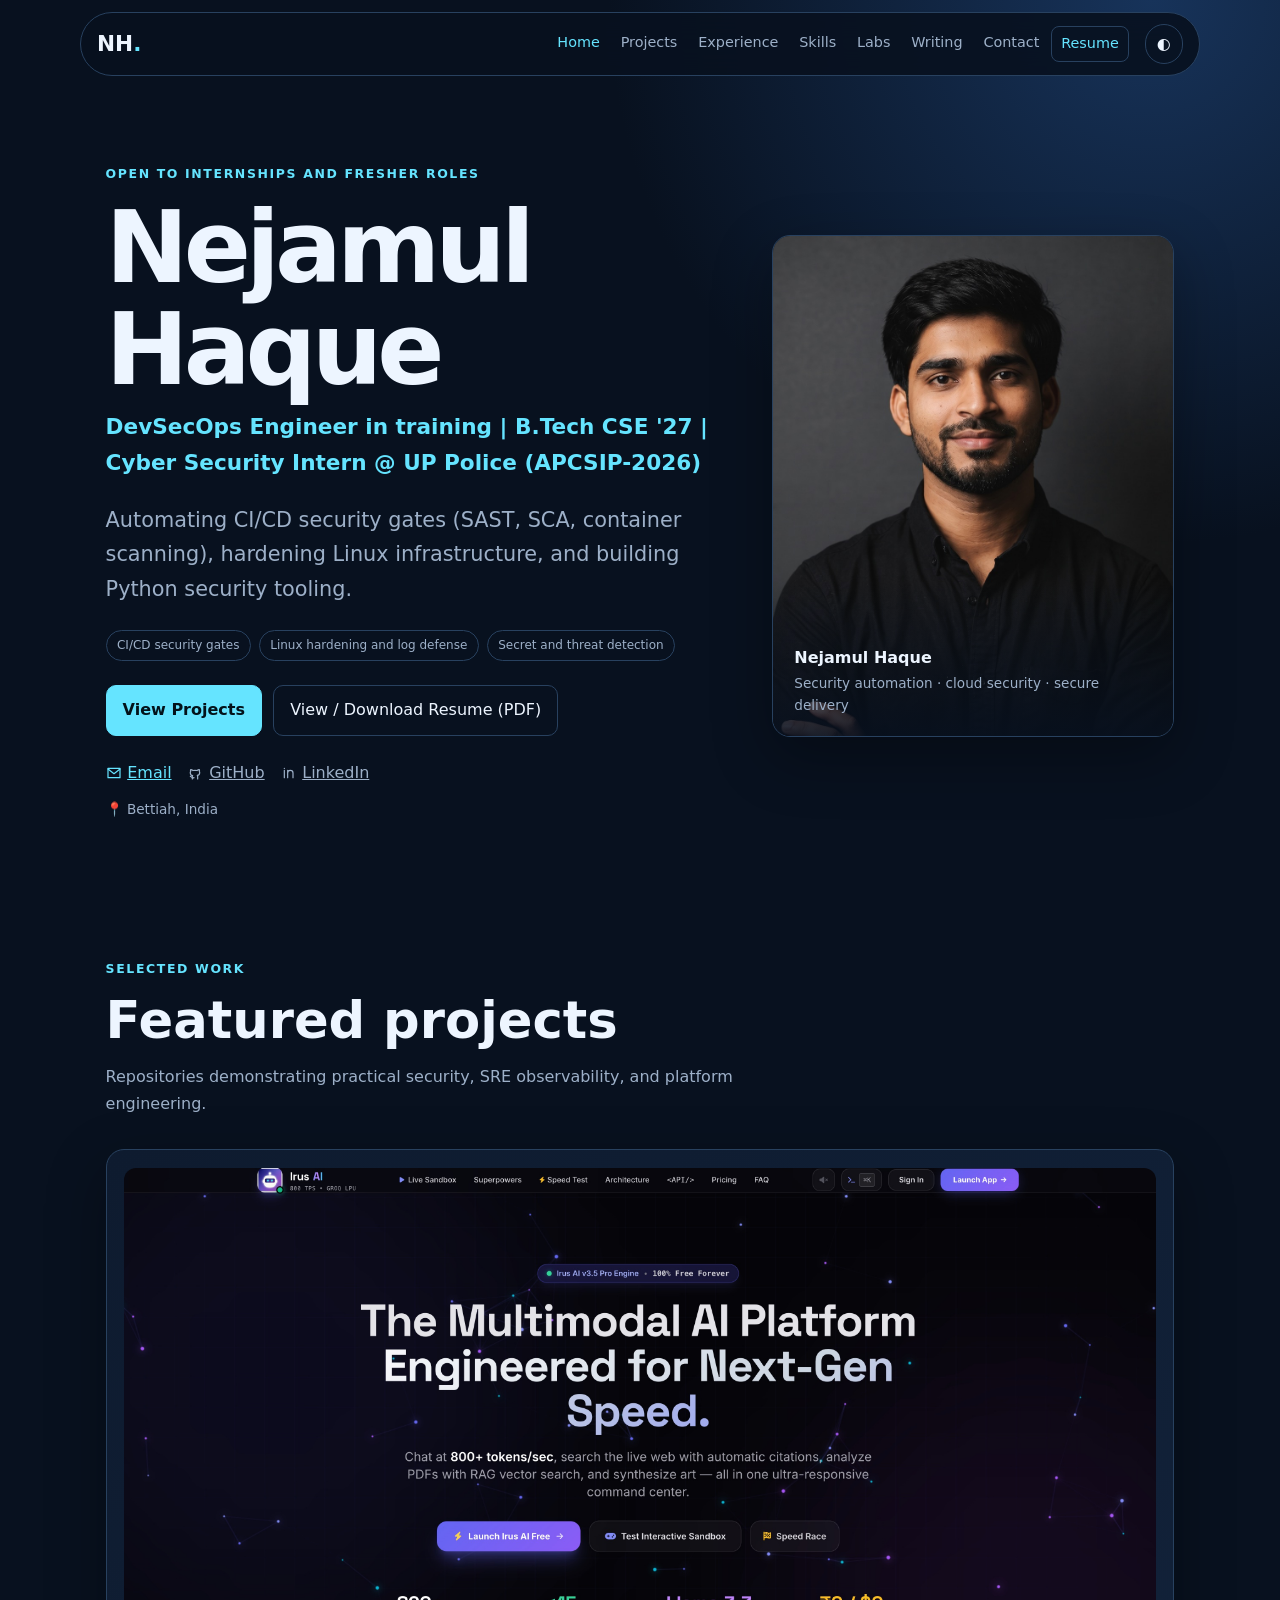
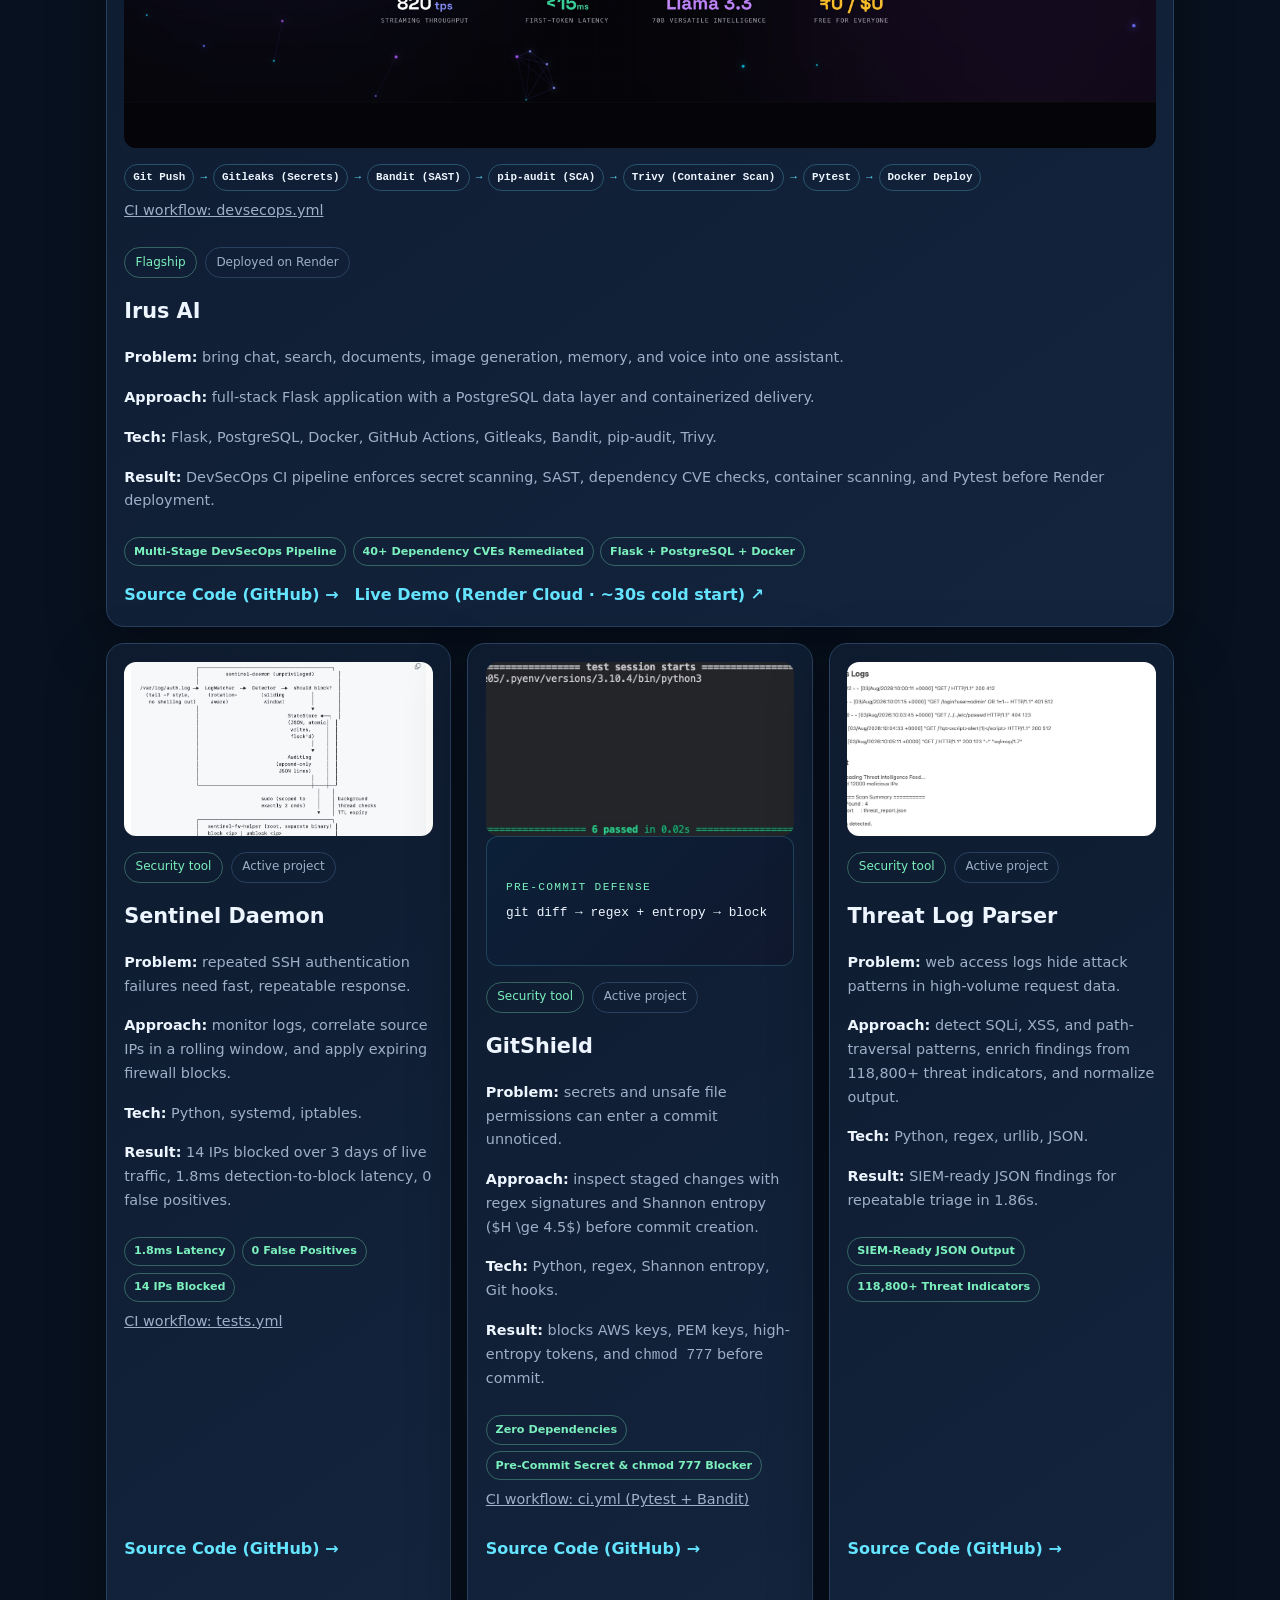
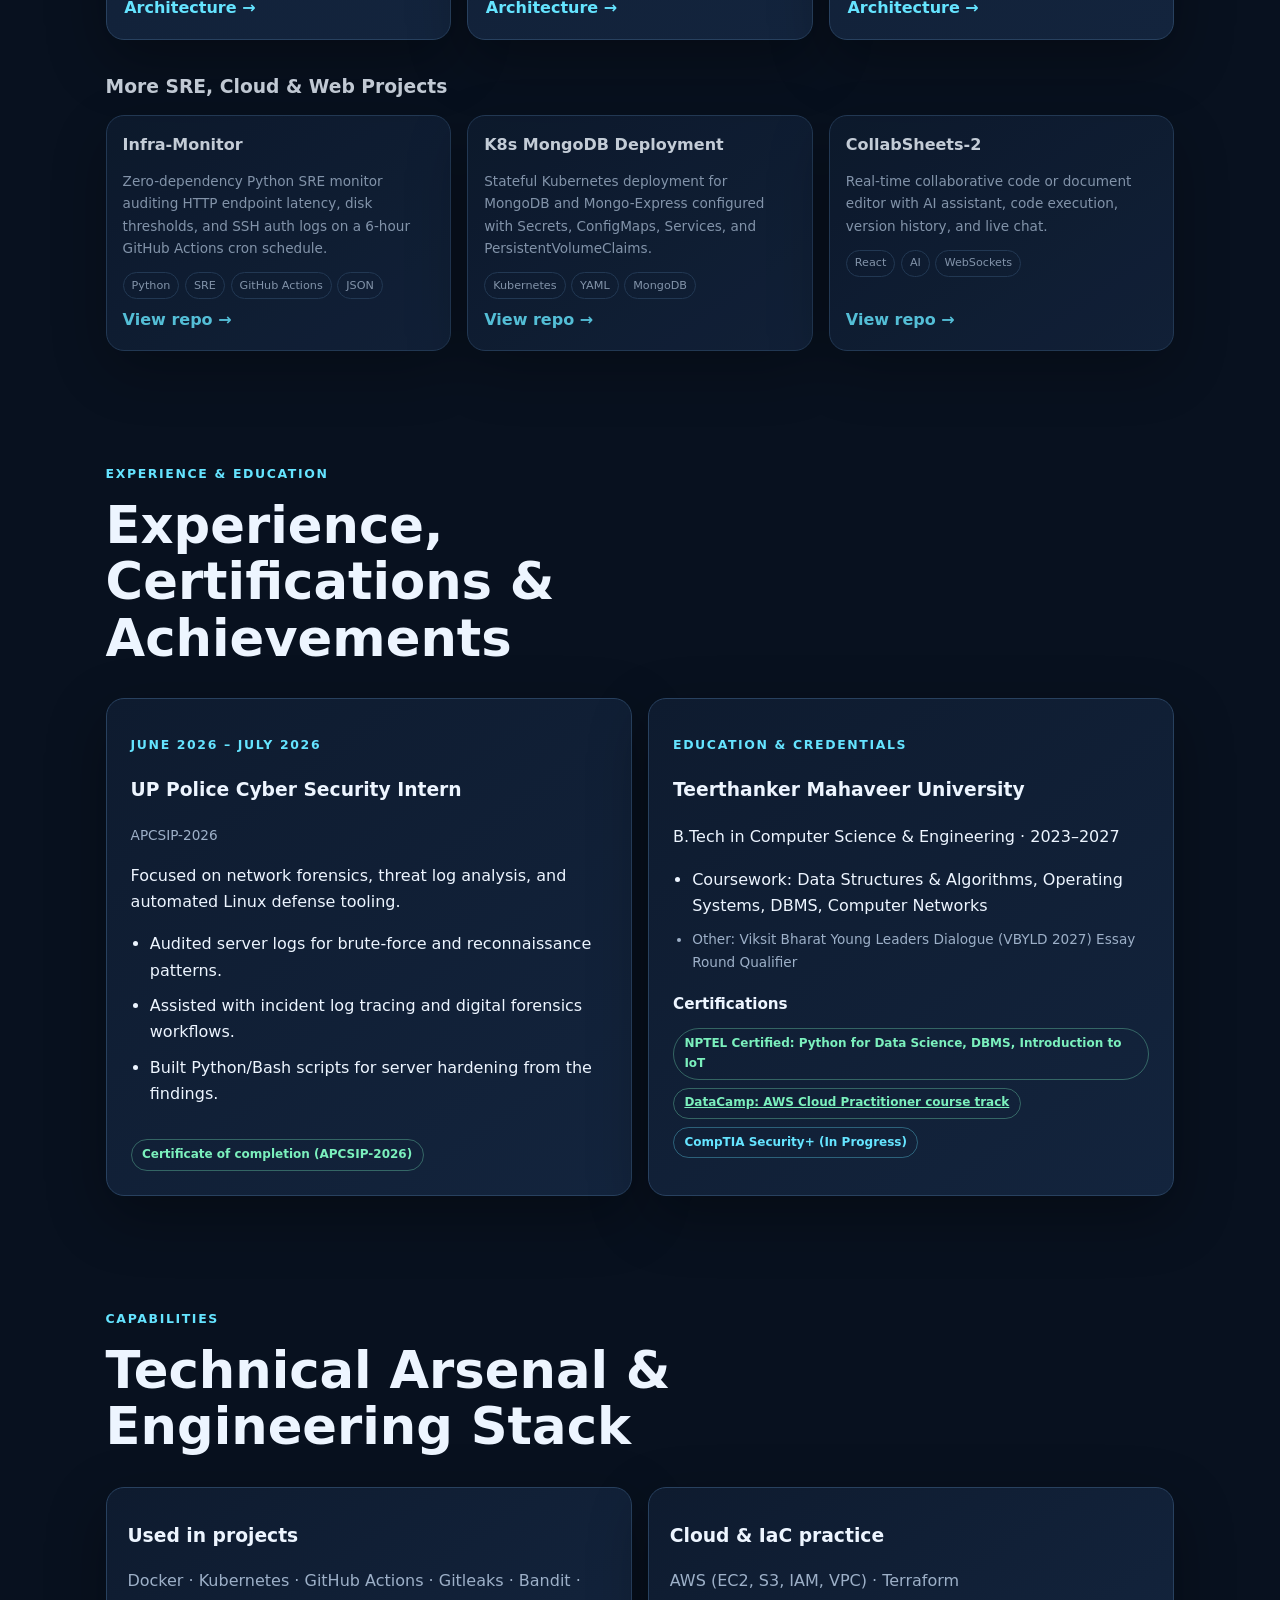
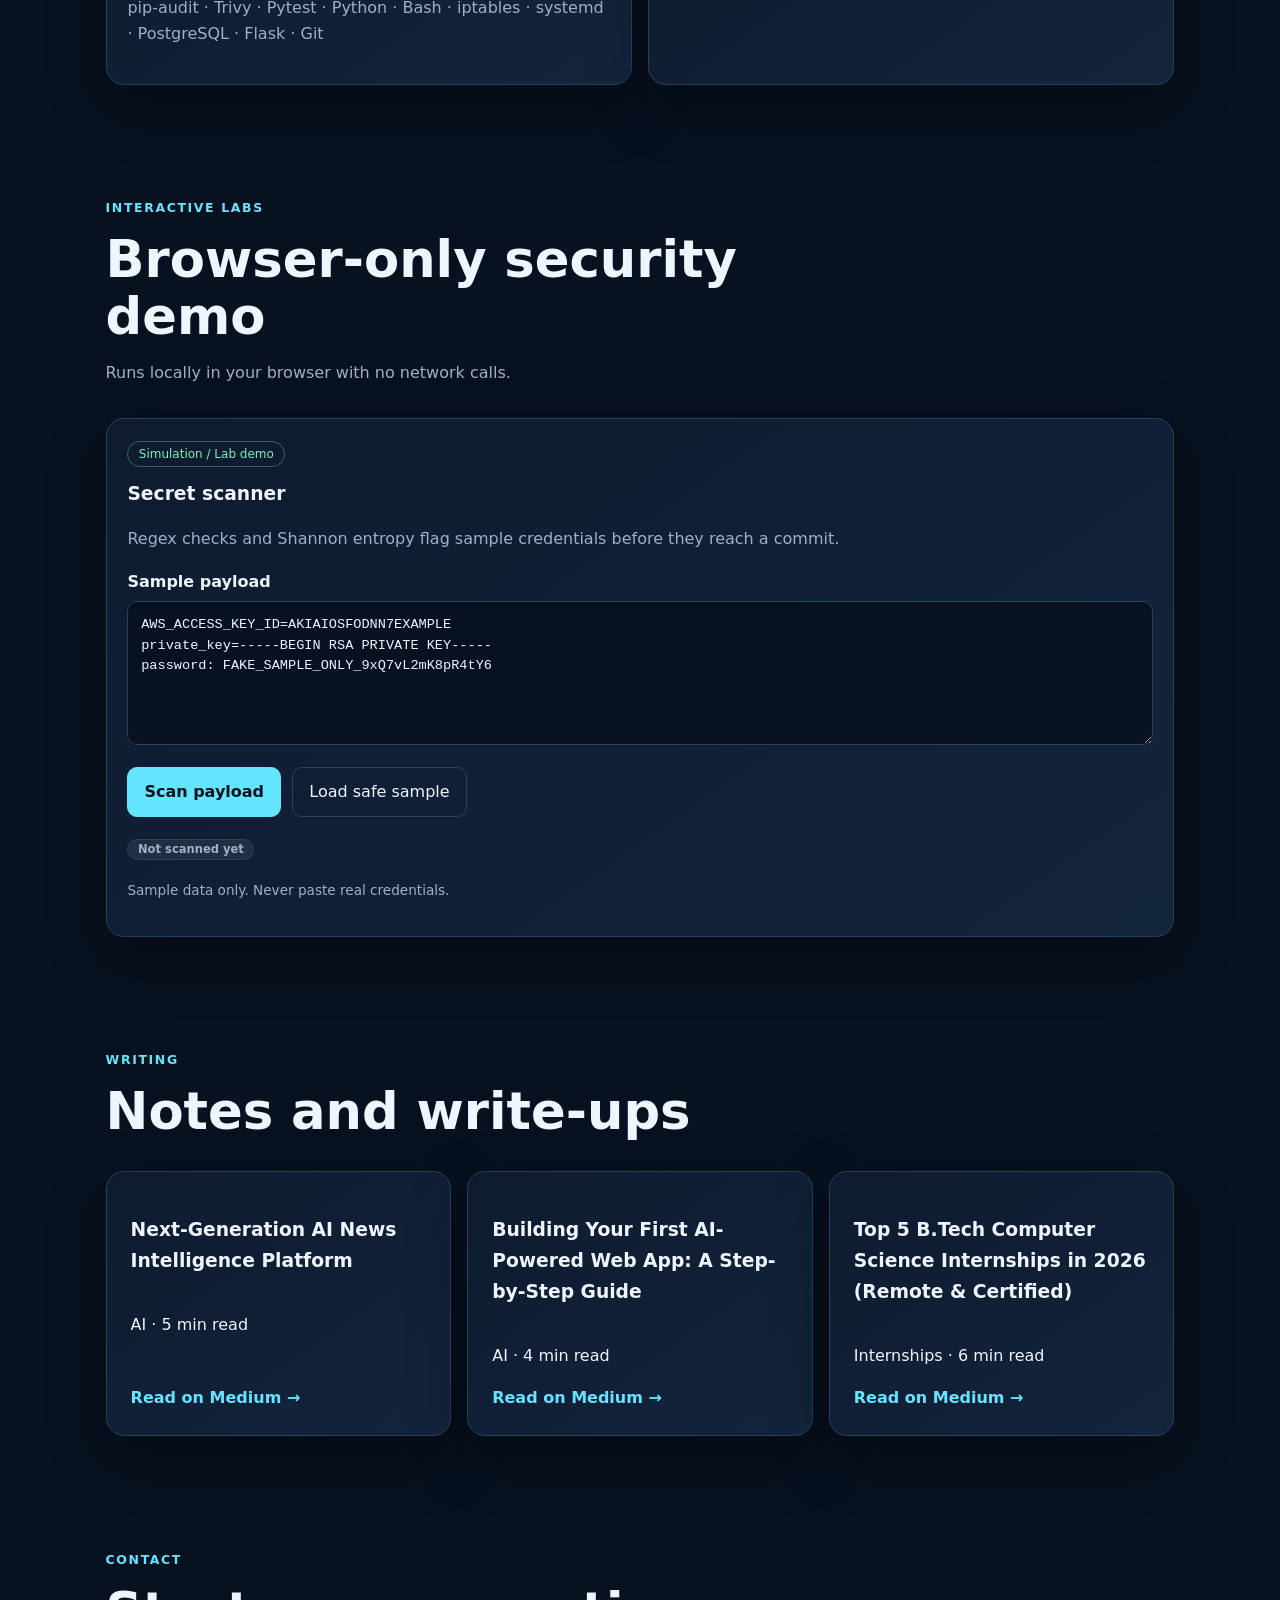
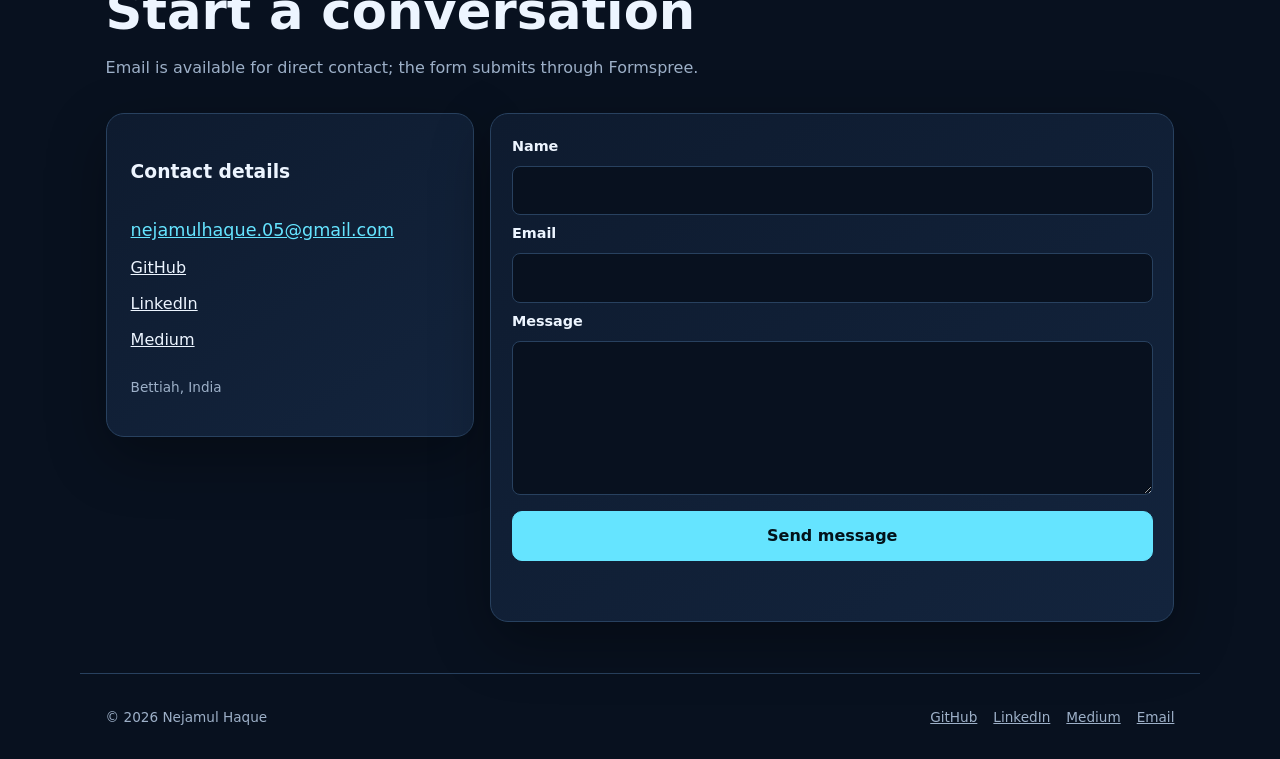
==== commit 6669ece5: "Deploy Gitshield project" ====
--- a/index.html
+++ b/index.html
@@ -106,6 +106,7 @@
         </article>
 
         <article class="card project-card">
+          <div class="project-media image-media"><img class="project-screenshot" src="assets/projects/gitshield.png" width="1758" height="1236" alt="GitShield screenshot" loading="lazy"></div>
           <div class="project-media code-card"><span>PRE-COMMIT DEFENSE</span><code>git diff → regex + entropy → block</code></div>
           <div class="status-row"><span class="badge">Security tool</span><span class="status">Active project</span></div>
           <h3>GitShield</h3>
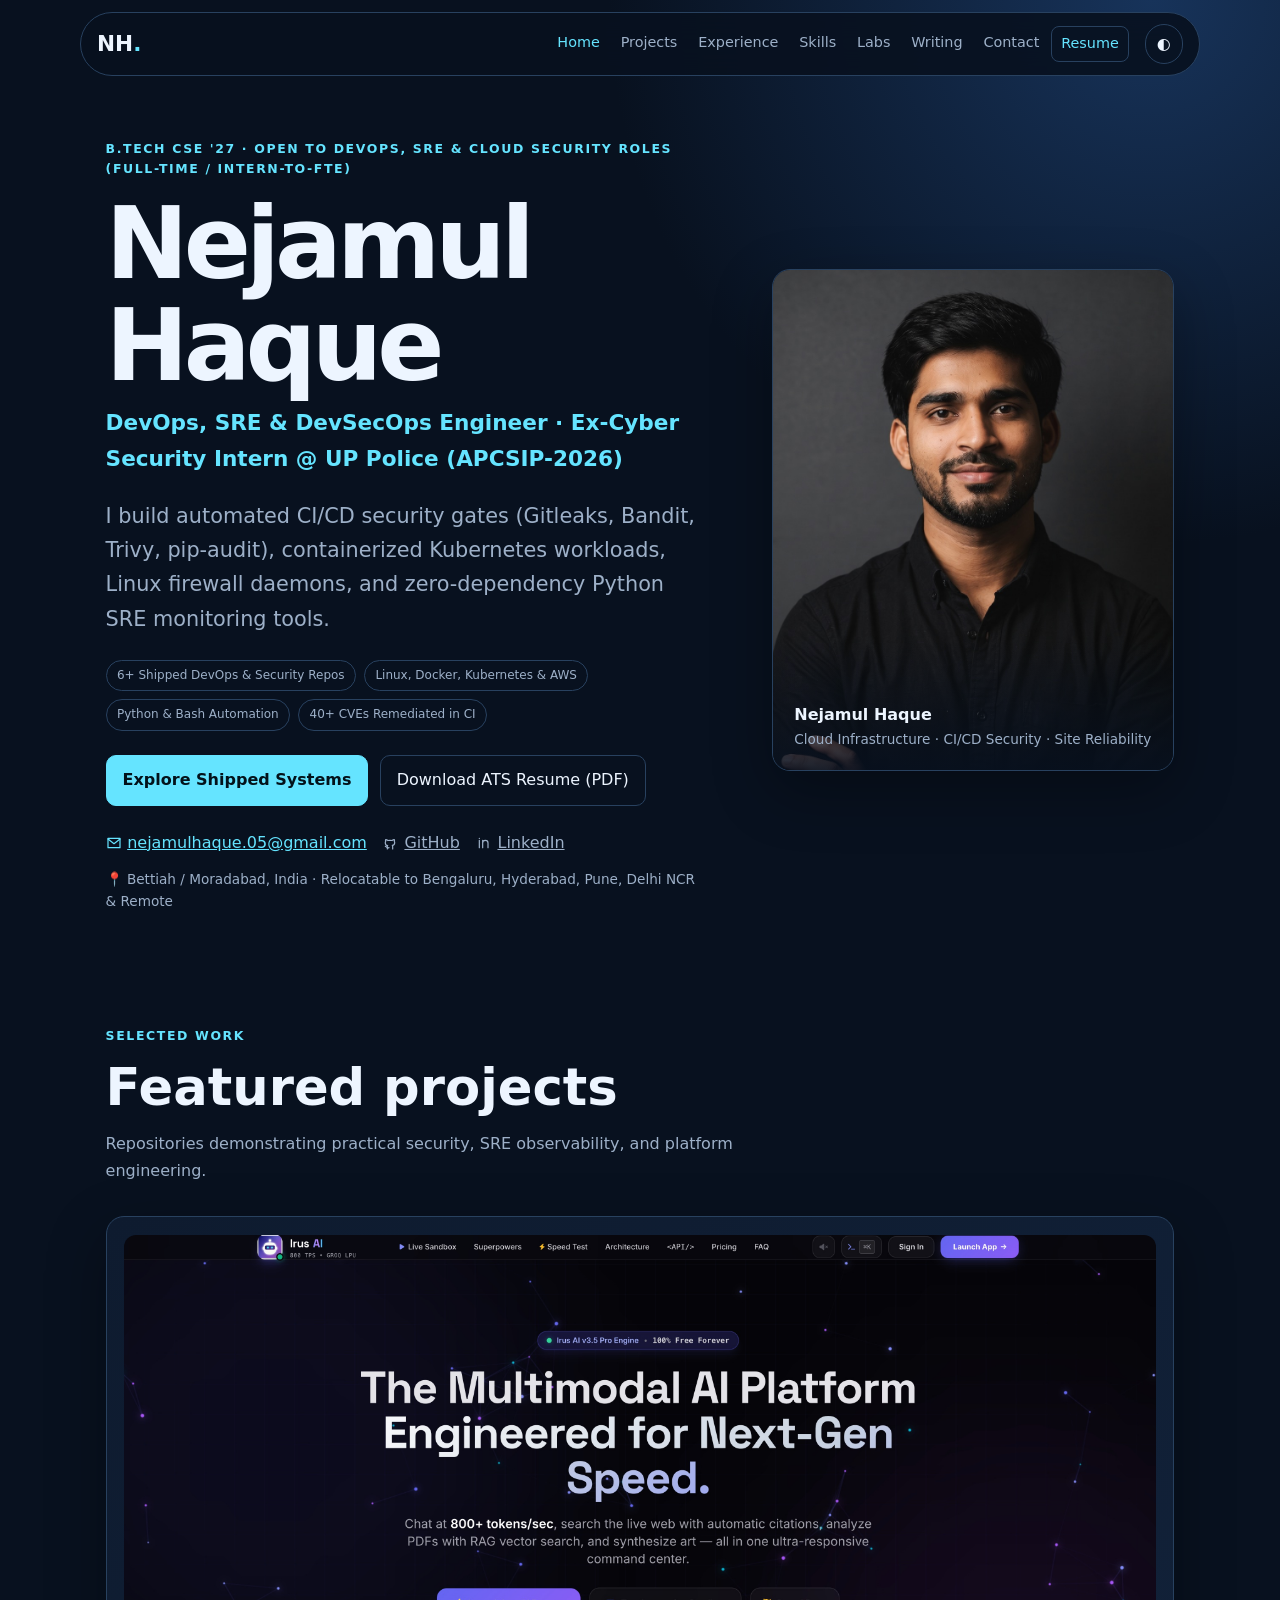
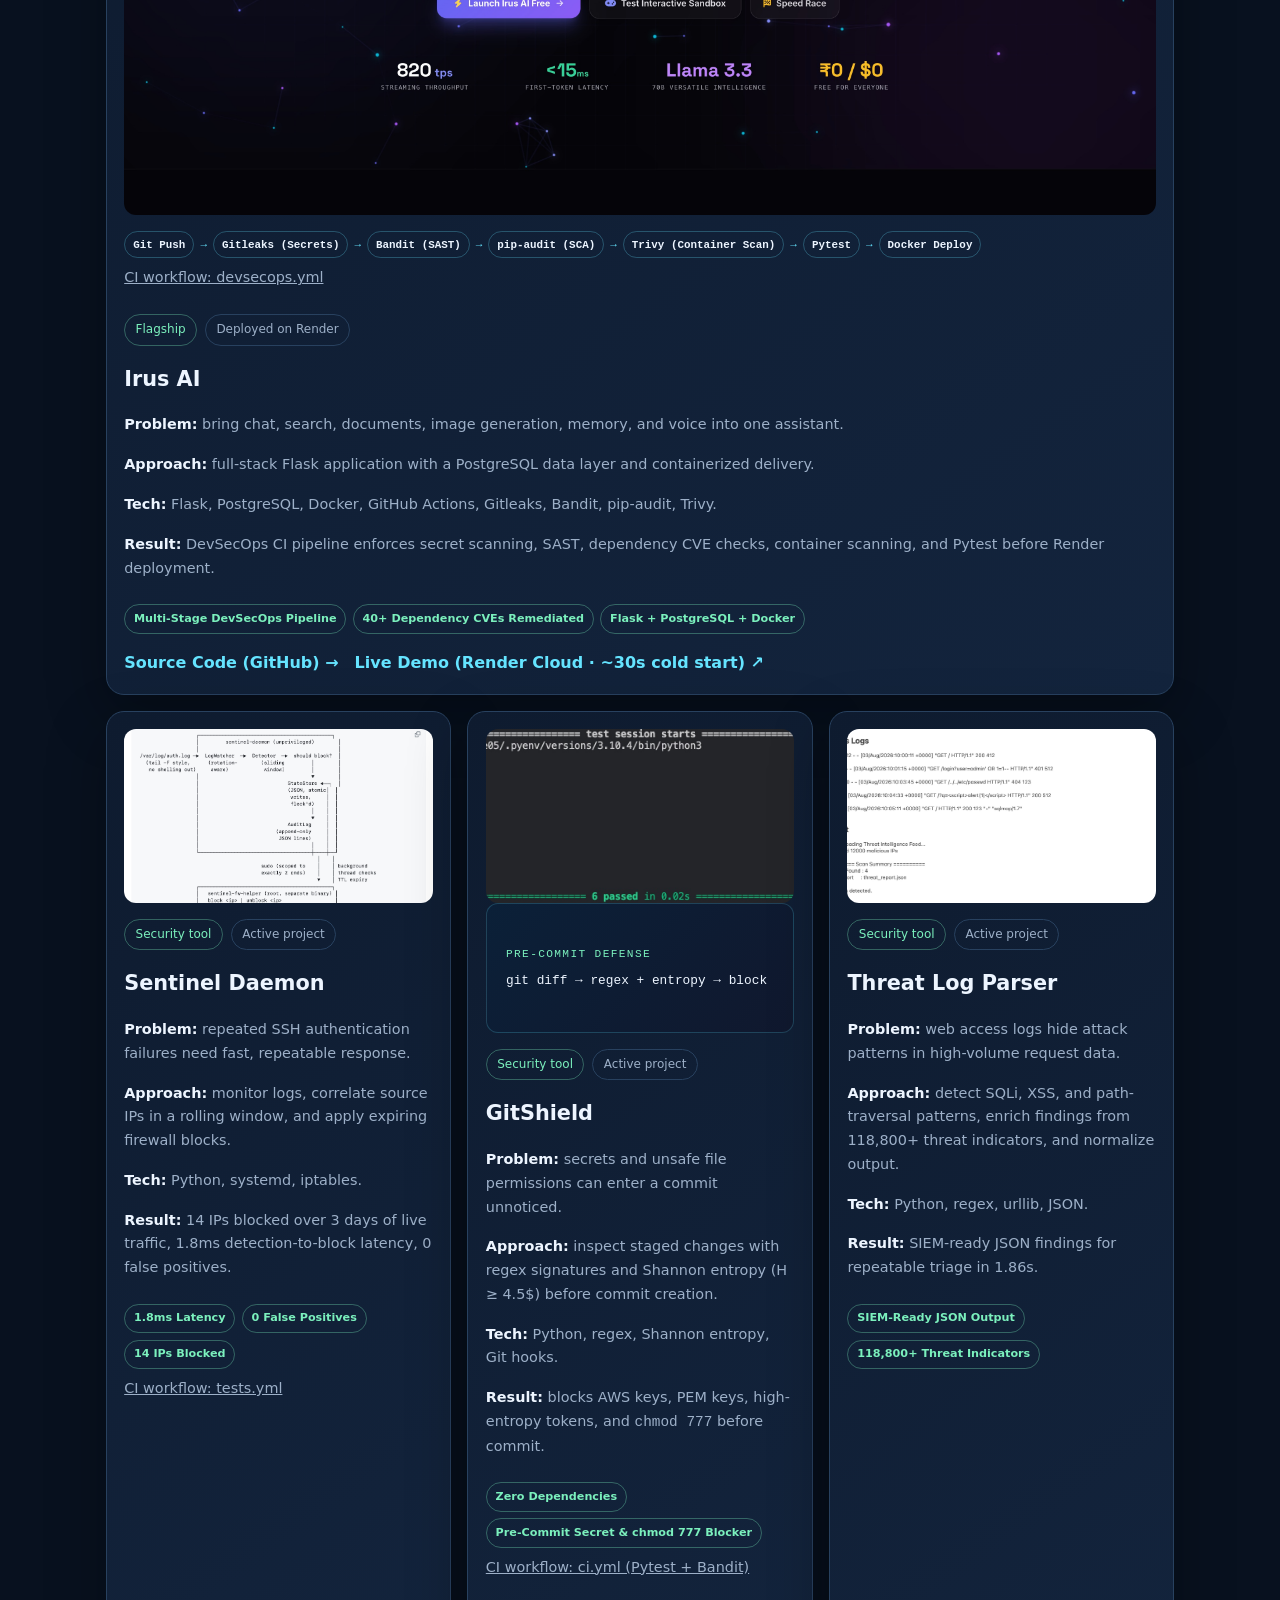
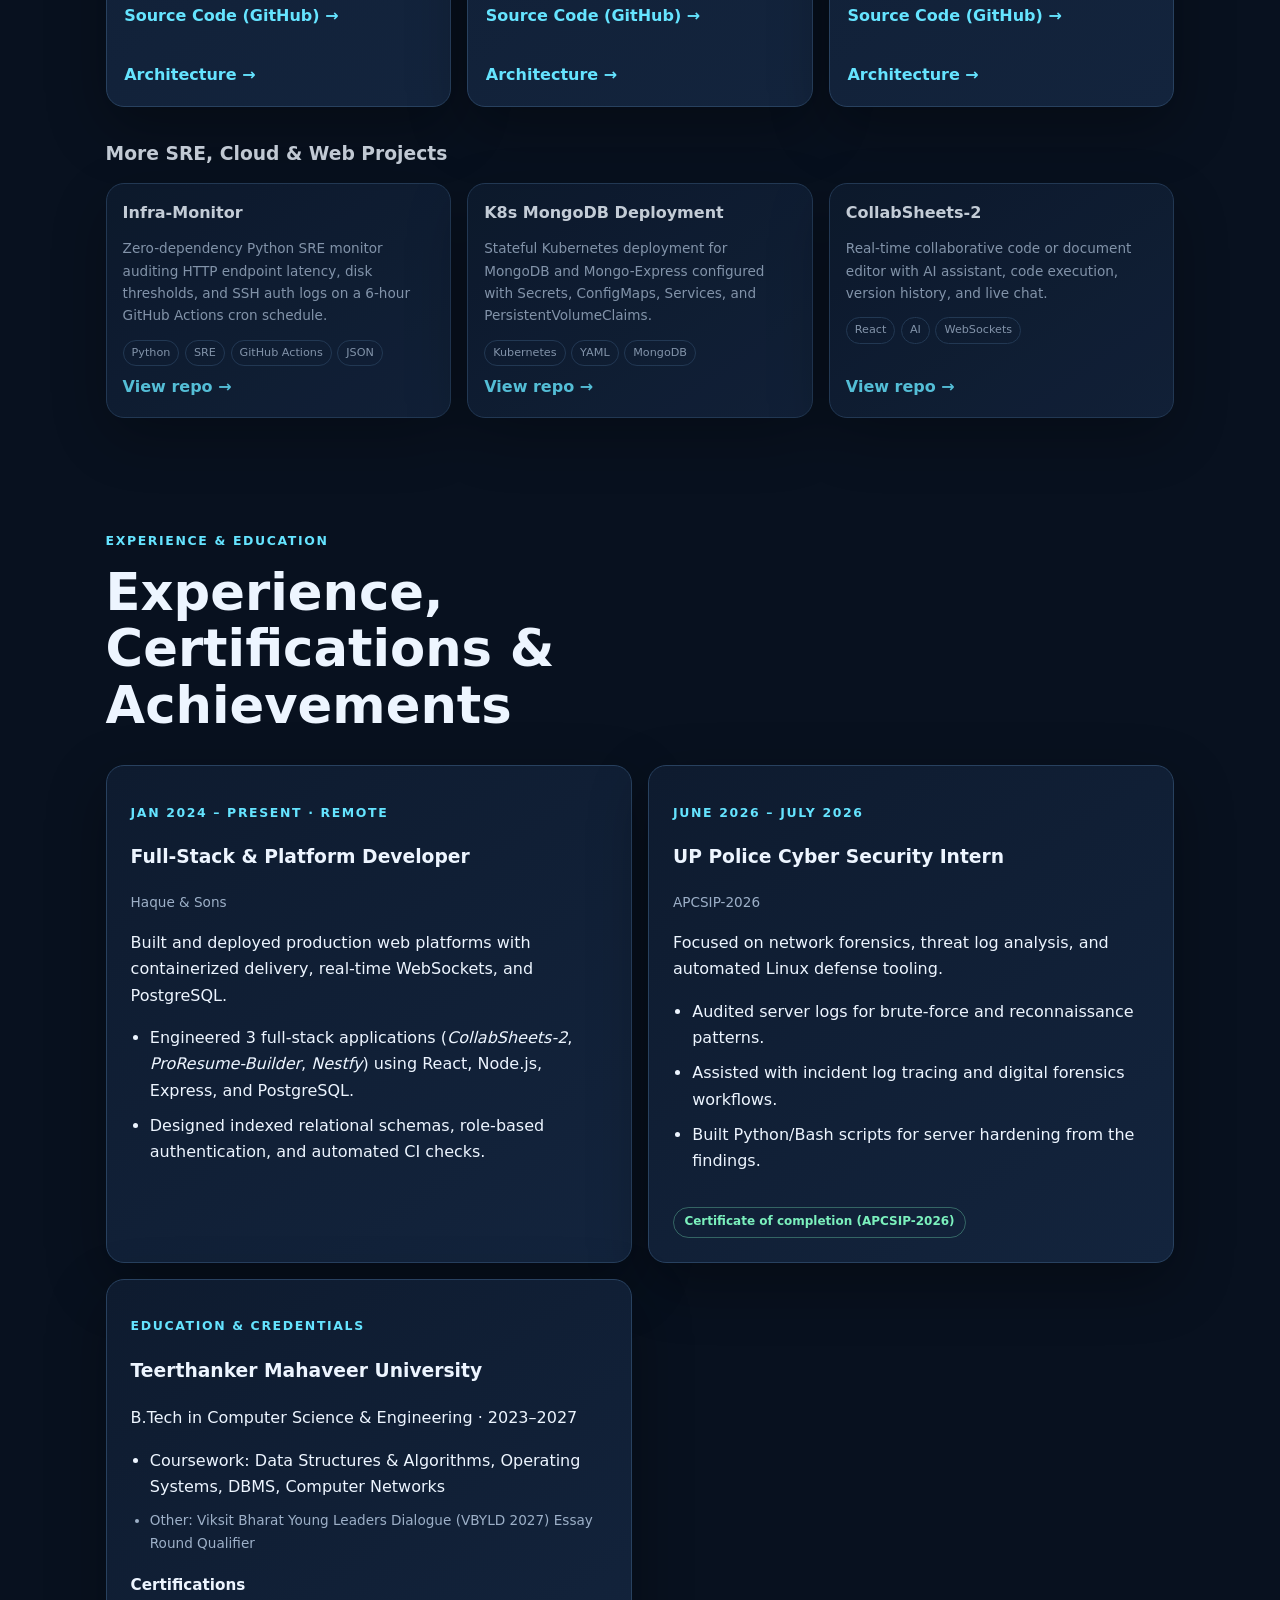
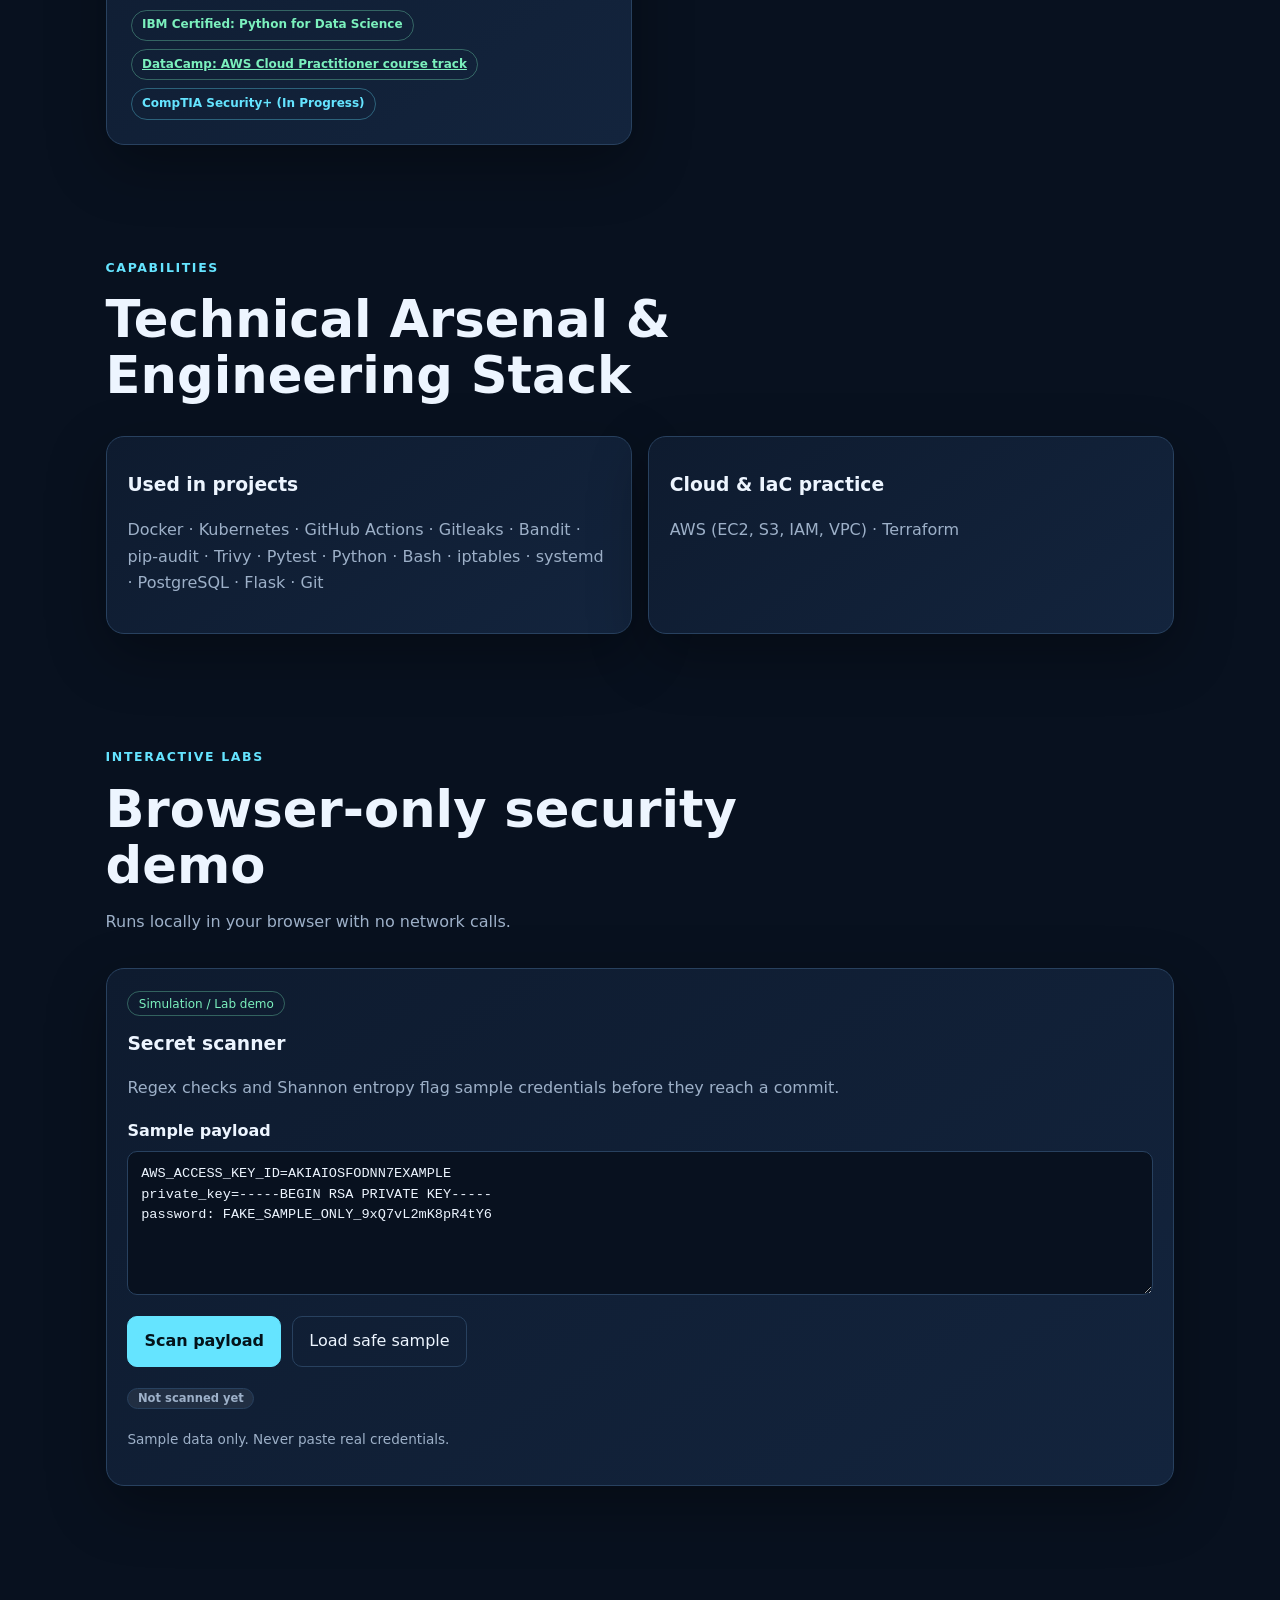
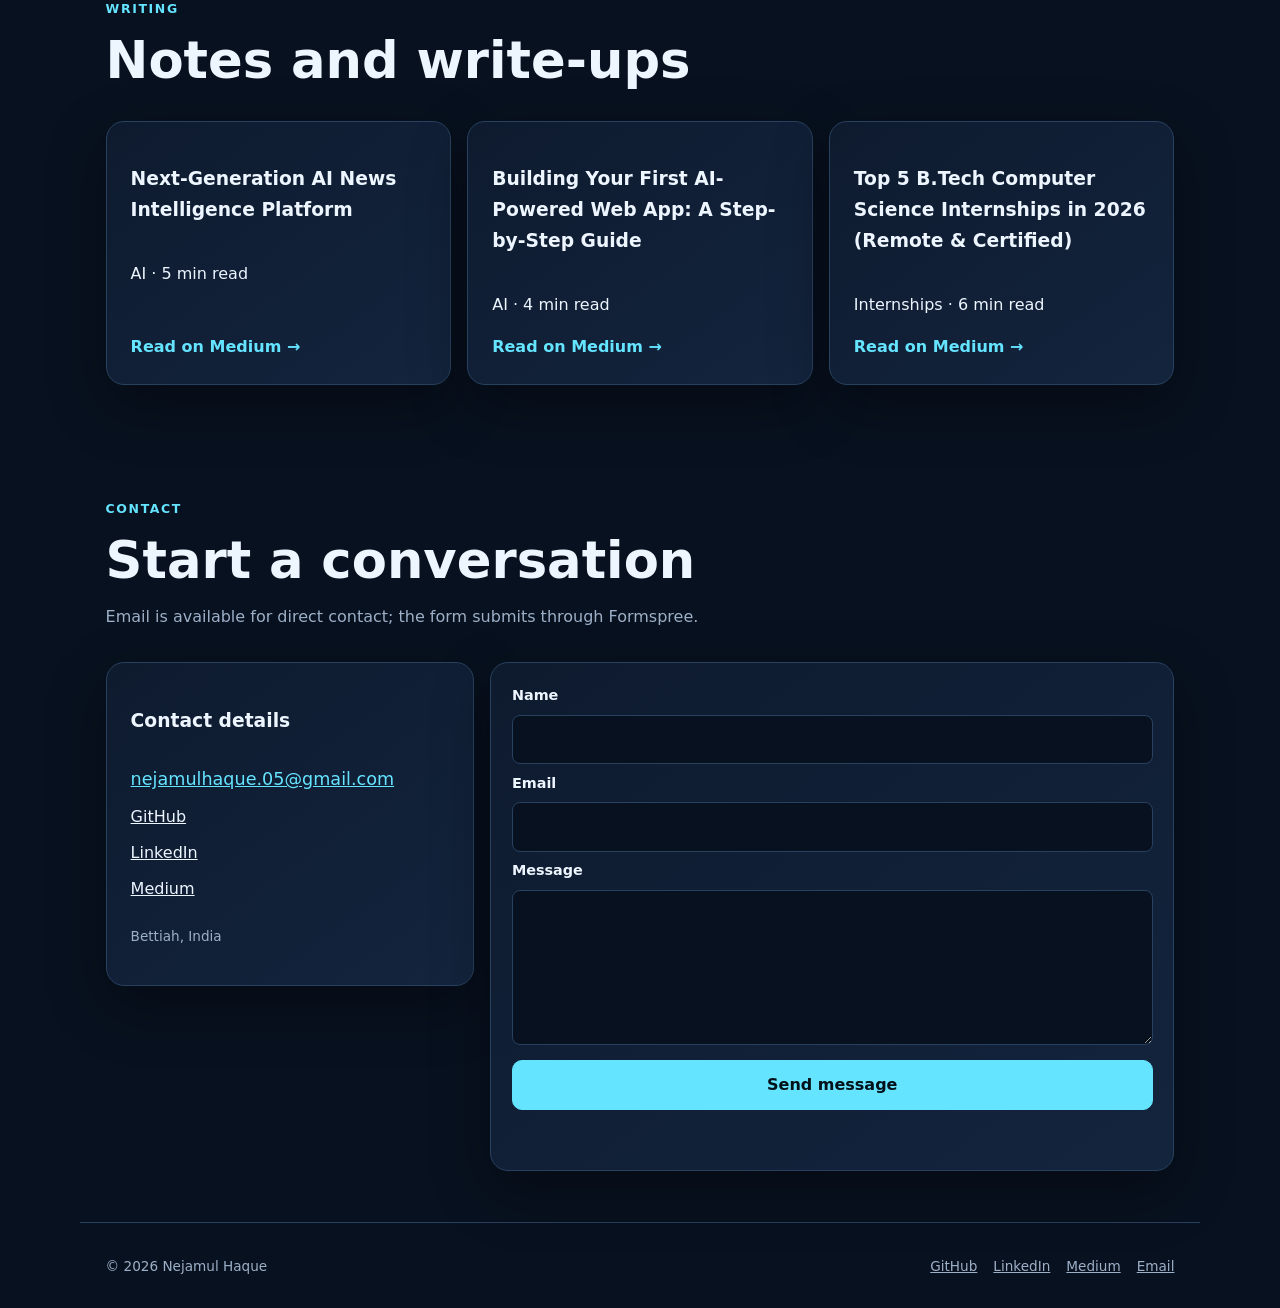
==== commit 5c589efa: "updated to v3" ====
--- a/index.html
+++ b/index.html
@@ -43,31 +43,40 @@
   </header>
 
   <main id="main">
-    <section class="hero section" id="home">
+        <section class="hero section" id="home">
       <div class="hero-copy">
-        <p class="kicker">Open to internships and fresher roles</p>
+        <p class="kicker">B.Tech CSE '27 · Open to DevOps, SRE &amp; Cloud Security Roles (Full-Time / Intern-to-FTE)</p>
         <h1>Nejamul Haque</h1>
-        <p class="hero-role">DevSecOps Engineer in training | B.Tech CSE '27 | Cyber Security Intern @ UP Police (APCSIP-2026)</p>
-        <p class="lede">Automating CI/CD security gates (SAST, SCA, container scanning), hardening Linux infrastructure, and building Python security tooling.</p>
+        <p class="hero-role">DevOps, SRE &amp; DevSecOps Engineer · Ex-Cyber Security Intern @ UP Police (APCSIP-2026)</p>
+        <p class="lede">
+          I build automated CI/CD security gates (Gitleaks, Bandit, Trivy, pip-audit), containerized Kubernetes workloads, Linux firewall daemons, and zero-dependency Python SRE monitoring tools.
+        </p>
         <div class="proof-points">
-          <span>CI/CD security gates</span><span>Linux hardening and log defense</span><span>Secret and threat detection</span>
+          <span>6+ Shipped DevOps &amp; Security Repos</span>
+          <span>Linux, Docker, Kubernetes &amp; AWS</span>
+          <span>Python &amp; Bash Automation</span>
+          <span>40+ CVEs Remediated in CI</span>
         </div>
         <div class="actions">
-          <a class="button primary" href="#projects">View Projects</a>
-          <a class="button secondary resume-link" href="/assets/resume.pdf" target="_blank" rel="noopener noreferrer">View / Download Resume (PDF)</a>
+          <a class="button primary" href="#projects">Explore Shipped Systems</a>
+          <a class="button secondary resume-link" href="/assets/resume.pdf" target="_blank" rel="noopener noreferrer">Download ATS Resume (PDF)</a>
         </div>
         <div class="contact-line">
-          <a class="icon-badge" aria-label="Email Nejamul Haque" href="mailto:nejamulhaque.05@gmail.com"><svg aria-hidden="true" viewBox="0 0 24 24"><path d="M3 5h18v14H3z"/><path d="m3 6 9 7 9-7"/></svg><span>Email</span></a>
+          <a class="icon-badge" aria-label="Email Nejamul Haque" href="mailto:nejamulhaque.05@gmail.com"><svg aria-hidden="true" viewBox="0 0 24 24"><path d="M3 5h18v14H3z"/><path d="m3 6 9 7 9-7"/></svg><span>nejamulhaque.05@gmail.com</span></a>
           <a class="icon-badge" aria-label="Nejamul Haque on GitHub" href="https://github.com/NejamulHaque" target="_blank" rel="noopener noreferrer"><svg aria-hidden="true" viewBox="0 0 24 24"><path d="M9 19c-4 1.2-4-2-5.5-2m11 4v-3.1c0-1 .1-1.6-.5-2.2 1.7-.2 3.5-.8 3.5-4A3.1 3.1 0 0 0 17 9.5 2.9 2.9 0 0 0 17 7s-1.1-.4-3.5 1.3a12 12 0 0 0-6 0C5.1 6.6 4 7 4 7a2.9 2.9 0 0 0 0 2.5A3.1 3.1 0 0 0 3.5 12c0 3.2 1.8 3.8 3.5 4-.6.6-.6 1.2-.5 2.2V21"/></svg><span>GitHub</span></a>
           <a class="icon-badge" aria-label="Nejamul Haque on LinkedIn" href="https://linkedin.com/in/NejamulHaque" target="_blank" rel="noopener noreferrer"><svg aria-hidden="true" viewBox="0 0 24 24"><path d="M5 8v11M5 5v.1M10 19v-7a4 4 0 0 1 8 0v7M10 12V8"/></svg><span>LinkedIn</span></a>
         </div>
-        <p class="location-meta">📍 Bettiah, India</p>
+        <p class="location-meta">📍 Bettiah / Moradabad, India · Relocatable to Bengaluru, Hyderabad, Pune, Delhi NCR &amp; Remote</p>
       </div>
       <div class="hero-card card">
         <img src="assets/profile.png" alt="Nejamul Haque" width="600" height="750" fetchpriority="high">
-        <div class="hero-card-caption"><strong>Nejamul Haque</strong><span>Security automation · cloud security · secure delivery</span></div>
-      </div>
-    </section>
+        <div class="hero-card-caption">
+          <strong>Nejamul Haque</strong>
+          <span>Cloud Infrastructure · CI/CD Security · Site Reliability</span>
+        </div>
+      </div>
+    </section>
+
 
     <section class="section" id="projects">
       <div class="section-heading"><p class="kicker">Selected work</p><h2>Featured projects</h2><p>Repositories demonstrating practical security, SRE observability, and platform engineering.</p></div>
@@ -111,7 +120,7 @@
           <div class="status-row"><span class="badge">Security tool</span><span class="status">Active project</span></div>
           <h3>GitShield</h3>
           <p><strong>Problem:</strong> secrets and unsafe file permissions can enter a commit unnoticed.</p>
-          <p><strong>Approach:</strong> inspect staged changes with regex signatures and Shannon entropy ($H \ge 4.5$) before commit creation.</p>
+          <p><strong>Approach:</strong> inspect staged changes with regex signatures and Shannon entropy (H &ge; 4.5$) before commit creation.</p>
           <p><strong>Tech:</strong> Python, regex, Shannon entropy, Git hooks.</p>
           <p><strong>Result:</strong> blocks AWS keys, PEM keys, high-entropy tokens, and <code>chmod 777</code> before commit.</p>
           <div class="metric-row"><span>Zero Dependencies</span><span>Pre-Commit Secret &amp; chmod 777 Blocker</span></div>
@@ -148,8 +157,18 @@
     <section class="section" id="experience">
       <div class="section-heading"><p class="kicker">Experience &amp; education</p><h2>Experience, Certifications &amp; Achievements</h2></div>
       <div class="timeline-grid">
+        <article class="card content-card">
+         <p class="kicker">Jan 2024 – Present · Remote</p>
+         <h3>Full-Stack &amp; Platform Developer</h3>
+         <p class="muted">Haque &amp; Sons</p>
+         <p>Built and deployed production web platforms with containerized delivery, real-time WebSockets, and PostgreSQL.</p>
+        <ul>
+    <li>Engineered 3 full-stack applications (<em>CollabSheets-2</em>, <em>ProResume-Builder</em>, <em>Nestfy</em>) using React, Node.js, Express, and PostgreSQL.</li>
+    <li>Designed indexed relational schemas, role-based authentication, and automated CI checks.</li>
+  </ul>
+</article>
         <article class="card content-card"><p class="kicker">June 2026 – July 2026</p><h3>UP Police Cyber Security Intern</h3><p class="muted">APCSIP-2026</p><p>Focused on network forensics, threat log analysis, and automated Linux defense tooling.</p><ul><li>Audited server logs for brute-force and reconnaissance patterns.</li><li>Assisted with incident log tracing and digital forensics workflows.</li><li>Built Python/Bash scripts for server hardening from the findings.</li></ul><span class="verification-badge">Certificate of completion (APCSIP-2026)</span></article>
-        <article class="card content-card"><p class="kicker">Education &amp; credentials</p><h3>Teerthanker Mahaveer University</h3><p>B.Tech in Computer Science &amp; Engineering · 2023–2027</p><ul><li>Coursework: Data Structures &amp; Algorithms, Operating Systems, DBMS, Computer Networks</li><li class="secondary-detail">Other: Viksit Bharat Young Leaders Dialogue (VBYLD 2027) Essay Round Qualifier</li></ul><h4 class="credential-heading">Certifications</h4><div class="credential-list"><span class="credential-badge completed">NPTEL Certified: Python for Data Science, DBMS, Introduction to IoT</span><a class="credential-badge completed" href="https://www.datacamp.com/completed/statement-of-accomplishment/track/d8737c51f606a25dee75208dae2ee97156c7c3a2" target="_blank" rel="noopener noreferrer">DataCamp: AWS Cloud Practitioner course track</a><span class="credential-badge progress">CompTIA Security+ (In Progress)</span></div></article>
+        <article class="card content-card"><p class="kicker">Education &amp; credentials</p><h3>Teerthanker Mahaveer University</h3><p>B.Tech in Computer Science &amp; Engineering · 2023–2027</p><ul><li>Coursework: Data Structures &amp; Algorithms, Operating Systems, DBMS, Computer Networks</li><li class="secondary-detail">Other: Viksit Bharat Young Leaders Dialogue (VBYLD 2027) Essay Round Qualifier</li></ul><h4 class="credential-heading">Certifications</h4><div class="credential-list"><span class="credential-badge completed">IBM Certified: Python for Data Science</span><a class="credential-badge completed" href="https://www.datacamp.com/completed/statement-of-accomplishment/track/d8737c51f606a25dee75208dae2ee97156c7c3a2" target="_blank" rel="noopener noreferrer">DataCamp: AWS Cloud Practitioner course track</a><span class="credential-badge progress">CompTIA Security+ (In Progress)</span></div></article>
       </div>
     </section>
 
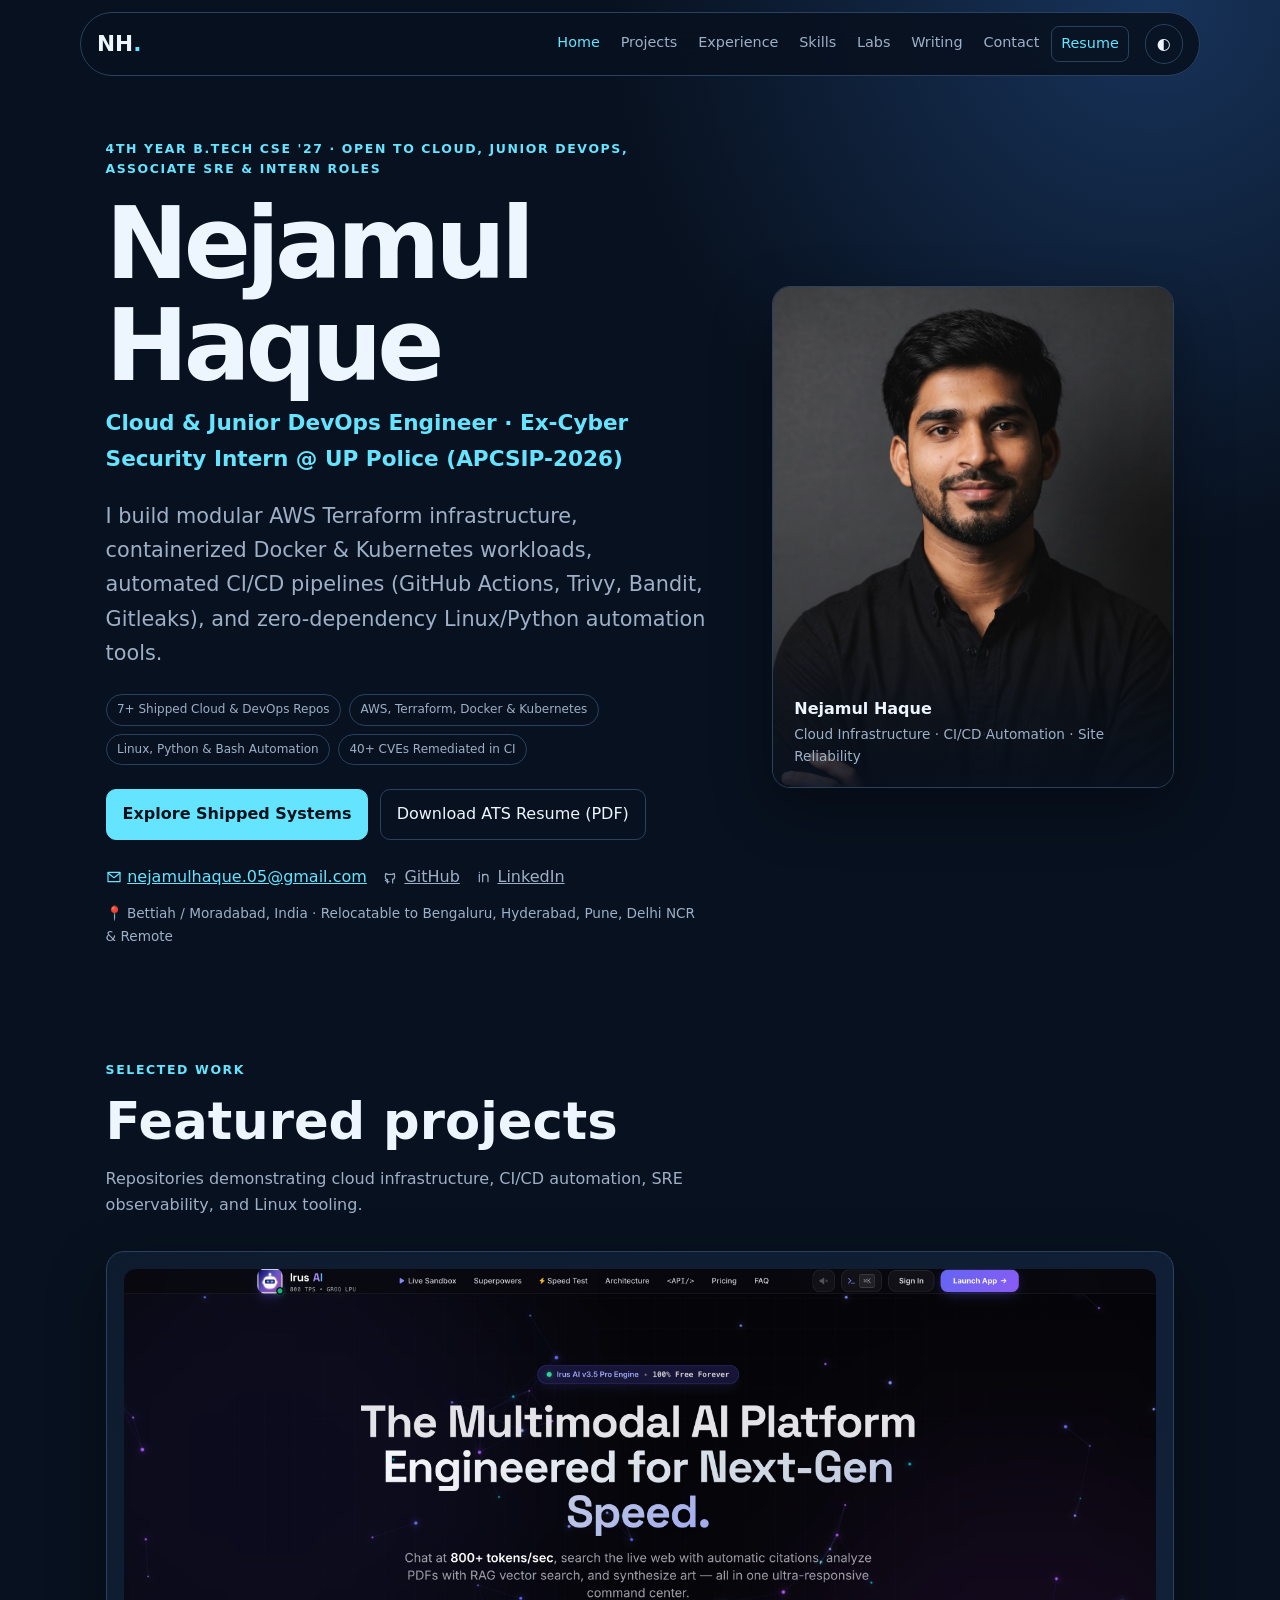
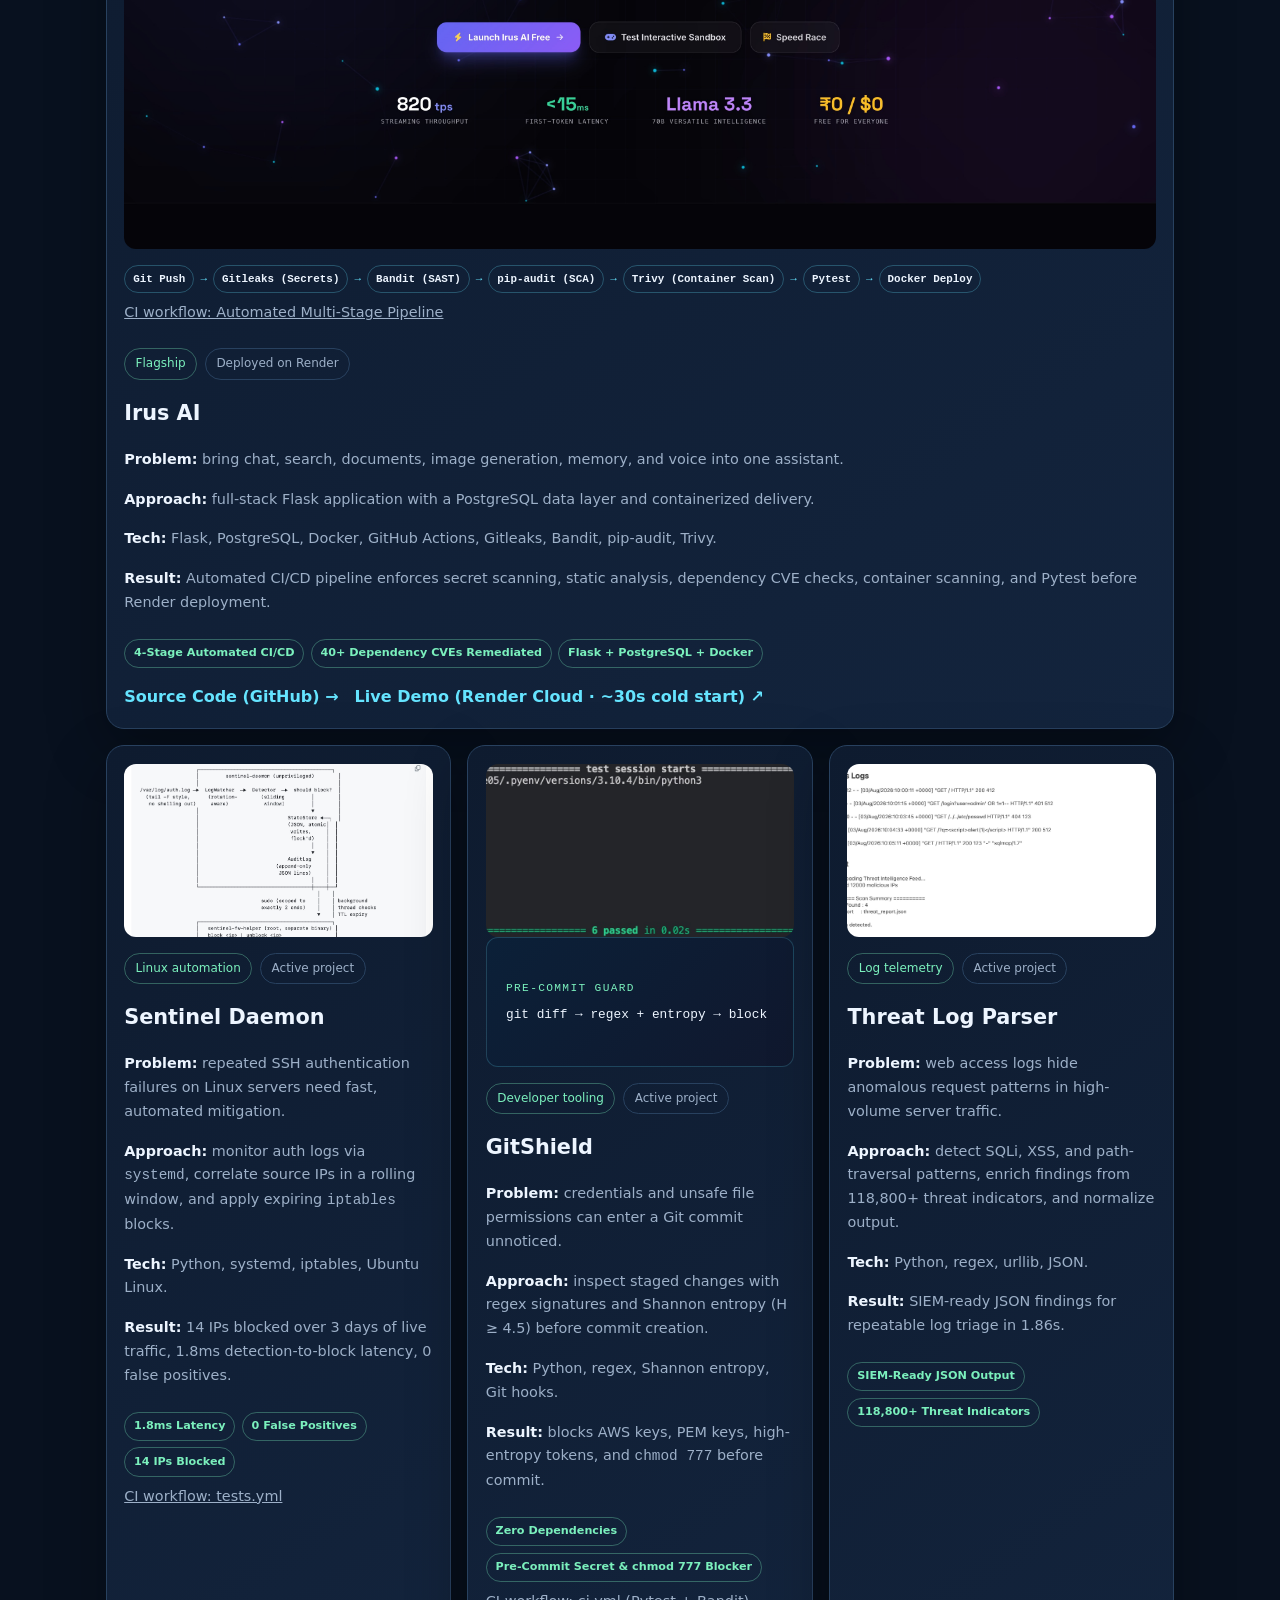
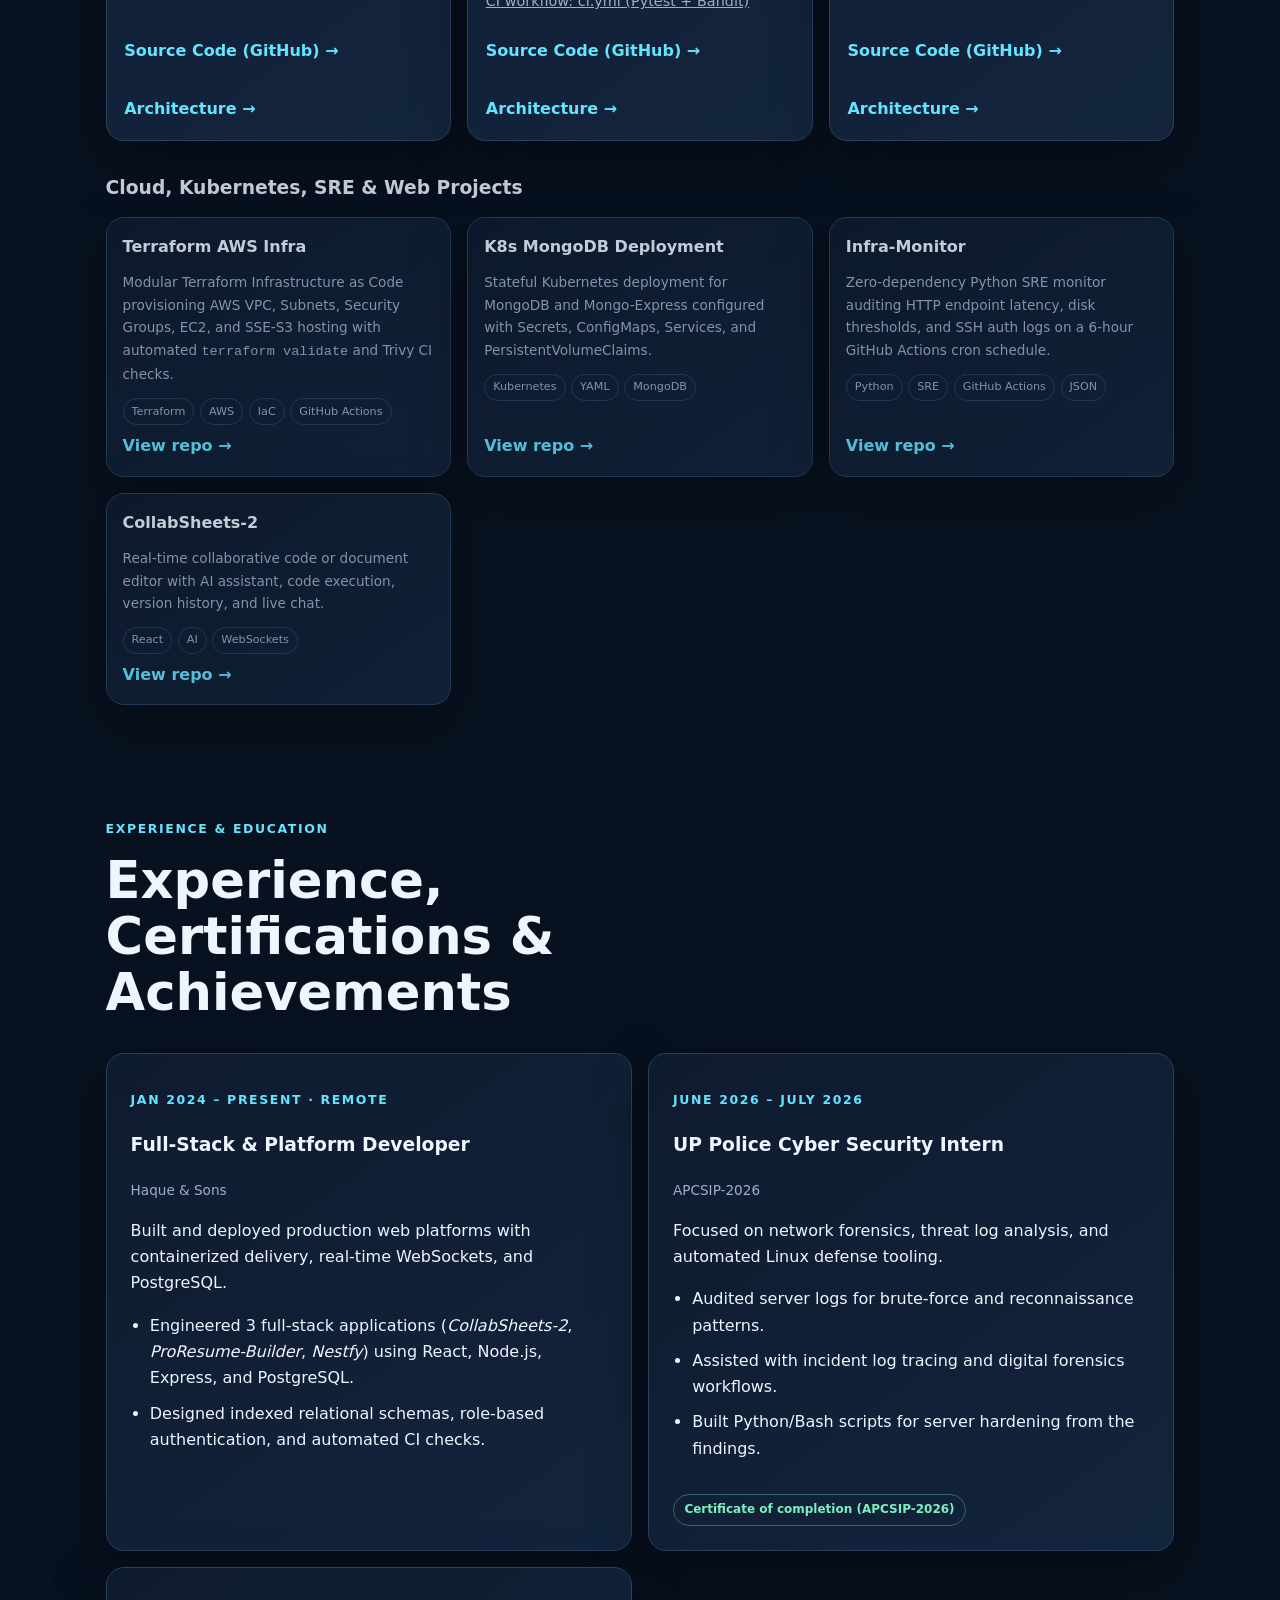
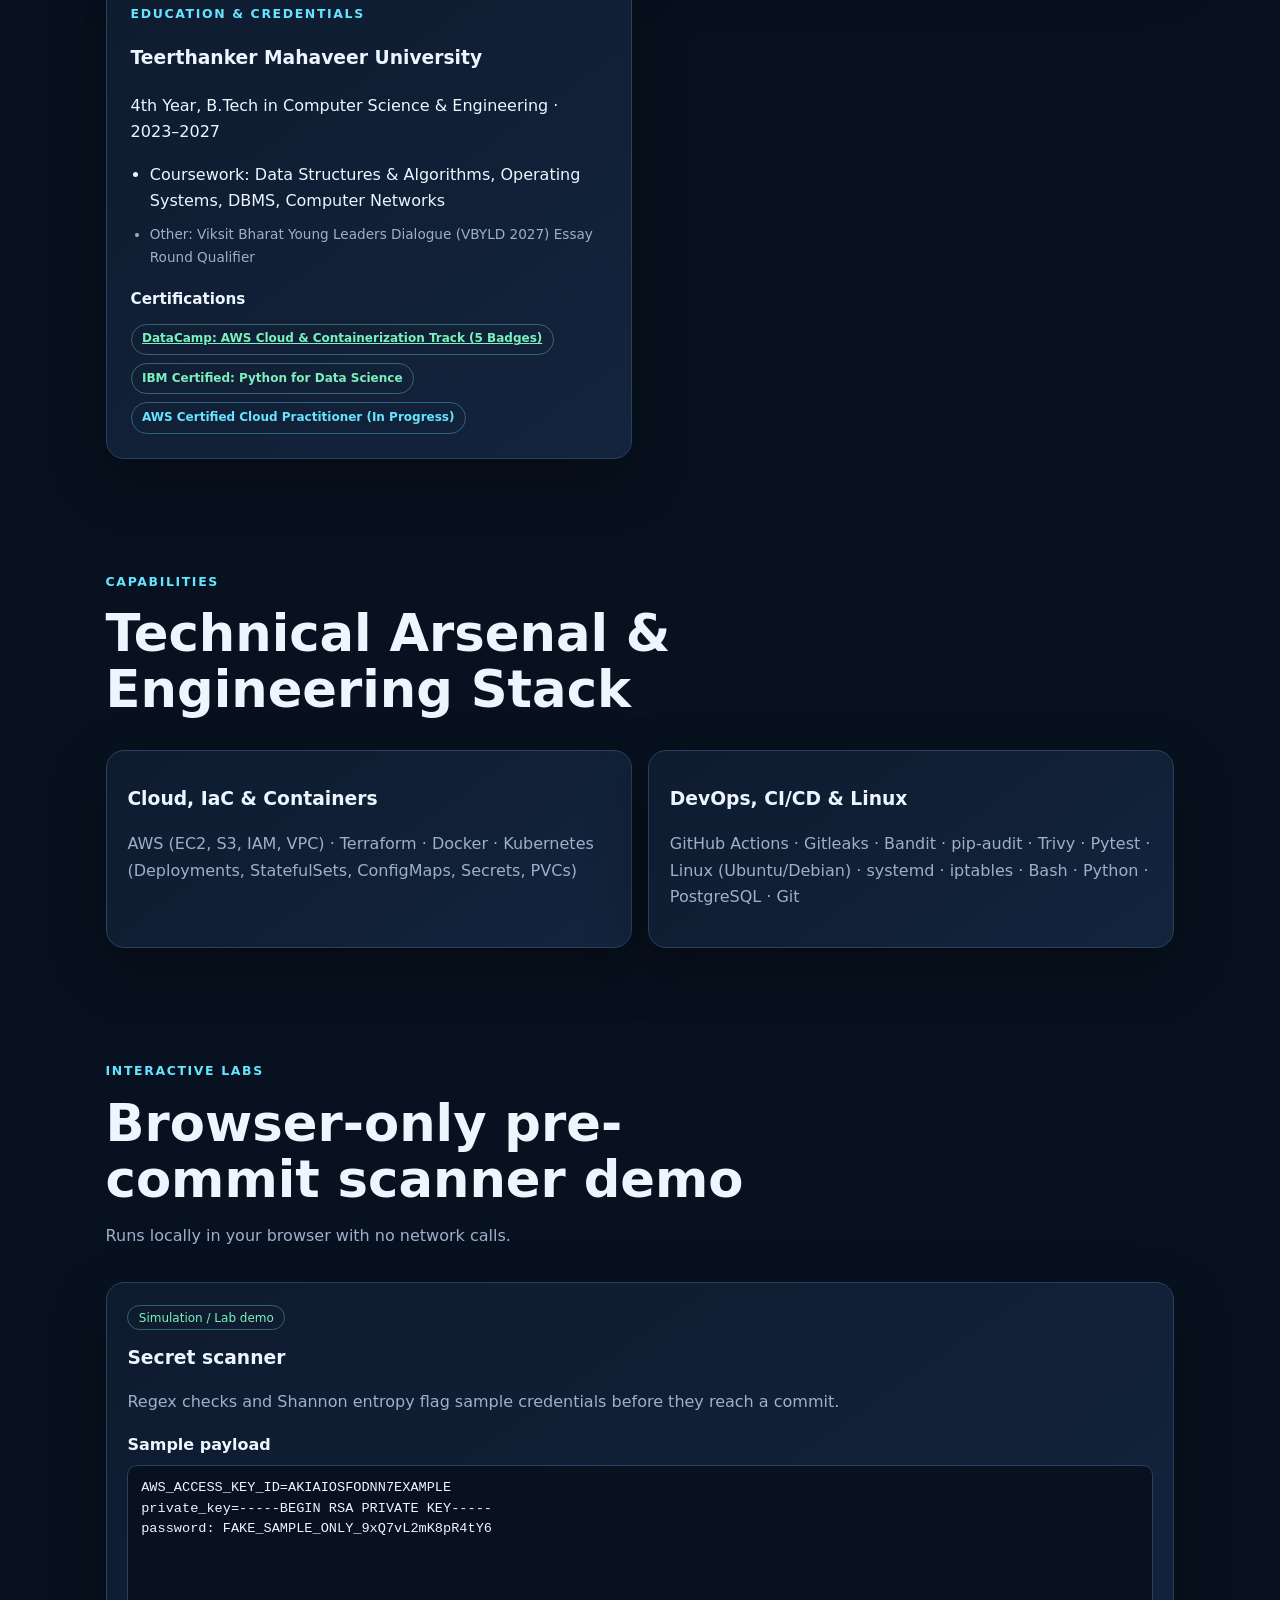
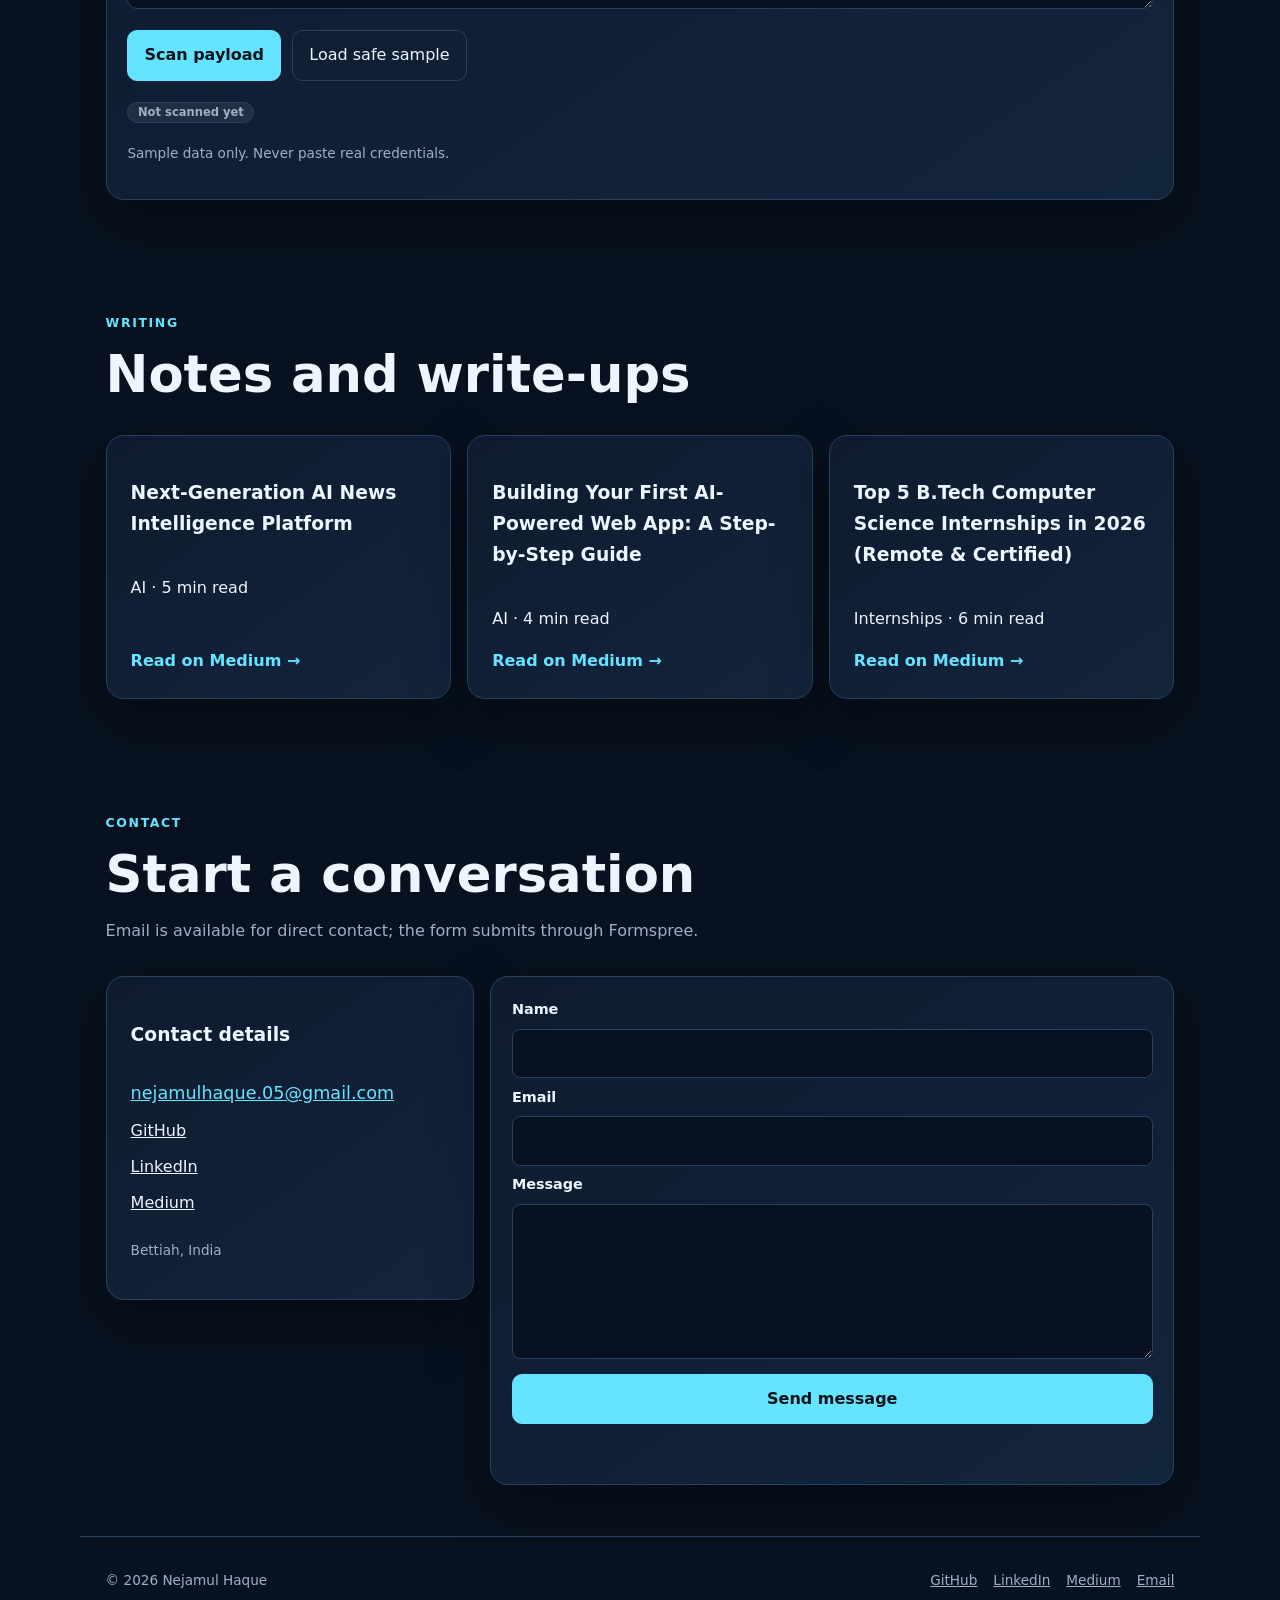
==== commit 671e4f45: "Update personal information in index.html" ====
--- a/index.html
+++ b/index.html
@@ -3,30 +3,30 @@
 <head>
   <meta charset="utf-8">
   <meta name="viewport" content="width=device-width, initial-scale=1">
-  <meta name="description" content="DevSecOps Engineer in training building CI/CD security gates, Linux hardening, Python automation, and practical security tooling for reliable software delivery.">
+  <meta name="description" content="4th-year B.Tech CSE ('27) Cloud & Junior DevOps Engineer building AWS Terraform infrastructure, containerized Kubernetes workloads, automated CI/CD pipelines, and Linux/Python tooling.">
   <link rel="canonical" href="https://nejamulhaque.vercel.app/">
   <meta property="og:type" content="website">
   <meta property="og:site_name" content="Nejamul Haque">
-  <meta property="og:title" content="Nejamul Haque | DevSecOps Engineer in training">
-  <meta property="og:description" content="DevSecOps Engineer in training building CI/CD security gates, Linux hardening, Python automation, and practical security tooling for reliable software delivery.">
+  <meta property="og:title" content="Nejamul Haque | Cloud & Junior DevOps Engineer">
+  <meta property="og:description" content="4th-year B.Tech CSE ('27) Cloud & Junior DevOps Engineer building AWS Terraform infrastructure, containerized Kubernetes workloads, automated CI/CD pipelines, and Linux/Python tooling.">
   <meta property="og:url" content="https://nejamulhaque.vercel.app/">
   <meta property="og:image" content="https://nejamulhaque.vercel.app/og-image.png">
-  <meta property="og:image:alt" content="Nejamul Haque - DevSecOps Engineer in training">
+  <meta property="og:image:alt" content="Nejamul Haque - Cloud & Junior DevOps Engineer">
   <meta property="og:image:width" content="1200">
   <meta property="og:image:height" content="630">
   <meta name="twitter:card" content="summary_large_image">
-  <meta name="twitter:title" content="Nejamul Haque | DevSecOps Engineer in training">
-  <meta name="twitter:description" content="DevSecOps Engineer in training building CI/CD security gates, Linux hardening, Python automation, and practical security tooling for reliable software delivery.">
+  <meta name="twitter:title" content="Nejamul Haque | Cloud & Junior DevOps Engineer">
+  <meta name="twitter:description" content="4th-year B.Tech CSE ('27) Cloud & Junior DevOps Engineer building AWS Terraform infrastructure, containerized Kubernetes workloads, automated CI/CD pipelines, and Linux/Python tooling.">
   <meta name="twitter:image" content="https://nejamulhaque.vercel.app/og-image.png">
-  <meta name="twitter:image:alt" content="Nejamul Haque - DevSecOps Engineer in training">
+  <meta name="twitter:image:alt" content="Nejamul Haque - Cloud & Junior DevOps Engineer">
   <meta name="theme-color" content="#08111f">
   <link rel="icon" href="assets/favicon/favicon.ico">
   <link rel="manifest" href="site.webmanifest">
   <link rel="stylesheet" href="styles.css">
   <script type="application/ld+json">
-  {"@context":"https://schema.org","@type":"Person","name":"Nejamul Haque","url":"https://nejamulhaque.vercel.app/","jobTitle":"DevSecOps Engineer in training","alumniOf":{"@type":"CollegeOrUniversity","name":"Teerthanker Mahaveer University"},"sameAs":["https://github.com/NejamulHaque","https://linkedin.com/in/NejamulHaque","https://nejamulhaque.medium.com/"]}
+  {"@context":"https://schema.org","@type":"Person","name":"Nejamul Haque","url":"https://nejamulhaque.vercel.app/","jobTitle":"Cloud & Junior DevOps Engineer","alumniOf":{"@type":"CollegeOrUniversity","name":"Teerthanker Mahaveer University"},"sameAs":["https://github.com/NejamulHaque","https://linkedin.com/in/NejamulHaque","https://nejamulhaque.medium.com/"]}
   </script>
-  <title>Nejamul Haque | DevSecOps Engineer in training</title>
+  <title>Nejamul Haque | Cloud &amp; Junior DevOps Engineer</title>
 </head>
 <body>
   <a class="skip-link" href="#main">Skip to content</a>
@@ -43,18 +43,18 @@
   </header>
 
   <main id="main">
-        <section class="hero section" id="home">
+    <section class="hero section" id="home">
       <div class="hero-copy">
-        <p class="kicker">B.Tech CSE '27 · Open to DevOps, SRE &amp; Cloud Security Roles (Full-Time / Intern-to-FTE)</p>
+        <p class="kicker">4th Year B.Tech CSE '27 · Open to Cloud, Junior DevOps, Associate SRE &amp; Intern Roles</p>
         <h1>Nejamul Haque</h1>
-        <p class="hero-role">DevOps, SRE &amp; DevSecOps Engineer · Ex-Cyber Security Intern @ UP Police (APCSIP-2026)</p>
+        <p class="hero-role">Cloud &amp; Junior DevOps Engineer · Ex-Cyber Security Intern @ UP Police (APCSIP-2026)</p>
         <p class="lede">
-          I build automated CI/CD security gates (Gitleaks, Bandit, Trivy, pip-audit), containerized Kubernetes workloads, Linux firewall daemons, and zero-dependency Python SRE monitoring tools.
+          I build modular AWS Terraform infrastructure, containerized Docker &amp; Kubernetes workloads, automated CI/CD pipelines (GitHub Actions, Trivy, Bandit, Gitleaks), and zero-dependency Linux/Python automation tools.
         </p>
         <div class="proof-points">
-          <span>6+ Shipped DevOps &amp; Security Repos</span>
-          <span>Linux, Docker, Kubernetes &amp; AWS</span>
-          <span>Python &amp; Bash Automation</span>
+          <span>7+ Shipped Cloud &amp; DevOps Repos</span>
+          <span>AWS, Terraform, Docker &amp; Kubernetes</span>
+          <span>Linux, Python &amp; Bash Automation</span>
           <span>40+ CVEs Remediated in CI</span>
         </div>
         <div class="actions">
@@ -72,26 +72,25 @@
         <img src="assets/profile.png" alt="Nejamul Haque" width="600" height="750" fetchpriority="high">
         <div class="hero-card-caption">
           <strong>Nejamul Haque</strong>
-          <span>Cloud Infrastructure · CI/CD Security · Site Reliability</span>
-        </div>
-      </div>
-    </section>
-
+          <span>Cloud Infrastructure · CI/CD Automation · Site Reliability</span>
+        </div>
+      </div>
+    </section>
 
     <section class="section" id="projects">
-      <div class="section-heading"><p class="kicker">Selected work</p><h2>Featured projects</h2><p>Repositories demonstrating practical security, SRE observability, and platform engineering.</p></div>
+      <div class="section-heading"><p class="kicker">Selected work</p><h2>Featured projects</h2><p>Repositories demonstrating cloud infrastructure, CI/CD automation, SRE observability, and Linux tooling.</p></div>
       <div class="project-grid">
         <article class="card project-card flagship">
           <div class="project-media image-media"><img class="project-screenshot" src="assets/projects/irus-ai.png" width="3360" height="1854" alt="Irus AI screenshot" loading="lazy"></div>
           <div class="pipeline flex-wrap items-center gap-1.5"><span>Git Push</span><b>→</b><span>Gitleaks (Secrets)</span><b>→</b><span>Bandit (SAST)</span><b>→</b><span>pip-audit (SCA)</span><b>→</b><span>Trivy (Container Scan)</span><b>→</b><span>Pytest</span><b>→</b><span>Docker Deploy</span></div>
-          <p class="ci-status"><a href="https://github.com/NejamulHaque/Irus-AI/actions/workflows/devsecops.yml" target="_blank" rel="noopener noreferrer">CI workflow: devsecops.yml</a></p>
+          <p class="ci-status"><a href="https://github.com/NejamulHaque/Irus-AI/actions" target="_blank" rel="noopener noreferrer">CI workflow: Automated Multi-Stage Pipeline</a></p>
           <div class="status-row"><span class="badge">Flagship</span><span class="status">Deployed on Render</span></div>
           <h3>Irus AI</h3>
           <p><strong>Problem:</strong> bring chat, search, documents, image generation, memory, and voice into one assistant.</p>
           <p><strong>Approach:</strong> full-stack Flask application with a PostgreSQL data layer and containerized delivery.</p>
           <p><strong>Tech:</strong> Flask, PostgreSQL, Docker, GitHub Actions, Gitleaks, Bandit, pip-audit, Trivy.</p>
-          <p><strong>Result:</strong> DevSecOps CI pipeline enforces secret scanning, SAST, dependency CVE checks, container scanning, and Pytest before Render deployment.</p>
-          <div class="metric-row"><span>Multi-Stage DevSecOps Pipeline</span><span>40+ Dependency CVEs Remediated</span><span>Flask + PostgreSQL + Docker</span></div>
+          <p><strong>Result:</strong> Automated CI/CD pipeline enforces secret scanning, static analysis, dependency CVE checks, container scanning, and Pytest before Render deployment.</p>
+          <div class="metric-row"><span>4-Stage Automated CI/CD</span><span>40+ Dependency CVEs Remediated</span><span>Flask + PostgreSQL + Docker</span></div>
           <div class="project-actions">
             <a class="text-link" aria-label="Irus AI source code on GitHub" href="https://github.com/NejamulHaque/Irus-AI" target="_blank" rel="noopener noreferrer">Source Code (GitHub) →</a>
             <a class="text-link" aria-label="Irus AI live demo" href="https://irus-ai.onrender.com" target="_blank" rel="noopener noreferrer">Live Demo (Render Cloud · ~30s cold start) ↗</a>
@@ -100,11 +99,11 @@
 
         <article class="card project-card">
           <div class="project-media image-media"><img class="project-screenshot" src="assets/projects/sentinel-daemon.png" width="1758" height="1236" alt="Sentinel Daemon screenshot" loading="lazy"></div>
-          <div class="status-row"><span class="badge">Security tool</span><span class="status">Active project</span></div>
+          <div class="status-row"><span class="badge">Linux automation</span><span class="status">Active project</span></div>
           <h3>Sentinel Daemon</h3>
-          <p><strong>Problem:</strong> repeated SSH authentication failures need fast, repeatable response.</p>
-          <p><strong>Approach:</strong> monitor logs, correlate source IPs in a rolling window, and apply expiring firewall blocks.</p>
-          <p><strong>Tech:</strong> Python, systemd, iptables.</p>
+          <p><strong>Problem:</strong> repeated SSH authentication failures on Linux servers need fast, automated mitigation.</p>
+          <p><strong>Approach:</strong> monitor auth logs via <code>systemd</code>, correlate source IPs in a rolling window, and apply expiring <code>iptables</code> blocks.</p>
+          <p><strong>Tech:</strong> Python, systemd, iptables, Ubuntu Linux.</p>
           <p><strong>Result:</strong> 14 IPs blocked over 3 days of live traffic, 1.8ms detection-to-block latency, 0 false positives.</p>
           <div class="metric-row"><span>1.8ms Latency</span><span>0 False Positives</span><span>14 IPs Blocked</span></div>
           <p class="ci-status"><a href="https://github.com/NejamulHaque/sentinel-daemon/actions/workflows/tests.yml" target="_blank" rel="noopener noreferrer">CI workflow: tests.yml</a></p>
@@ -116,11 +115,11 @@
 
         <article class="card project-card">
           <div class="project-media image-media"><img class="project-screenshot" src="assets/projects/gitshield.png" width="1758" height="1236" alt="GitShield screenshot" loading="lazy"></div>
-          <div class="project-media code-card"><span>PRE-COMMIT DEFENSE</span><code>git diff → regex + entropy → block</code></div>
-          <div class="status-row"><span class="badge">Security tool</span><span class="status">Active project</span></div>
+          <div class="project-media code-card"><span>PRE-COMMIT GUARD</span><code>git diff → regex + entropy → block</code></div>
+          <div class="status-row"><span class="badge">Developer tooling</span><span class="status">Active project</span></div>
           <h3>GitShield</h3>
-          <p><strong>Problem:</strong> secrets and unsafe file permissions can enter a commit unnoticed.</p>
-          <p><strong>Approach:</strong> inspect staged changes with regex signatures and Shannon entropy (H &ge; 4.5$) before commit creation.</p>
+          <p><strong>Problem:</strong> credentials and unsafe file permissions can enter a Git commit unnoticed.</p>
+          <p><strong>Approach:</strong> inspect staged changes with regex signatures and Shannon entropy (H &ge; 4.5) before commit creation.</p>
           <p><strong>Tech:</strong> Python, regex, Shannon entropy, Git hooks.</p>
           <p><strong>Result:</strong> blocks AWS keys, PEM keys, high-entropy tokens, and <code>chmod 777</code> before commit.</p>
           <div class="metric-row"><span>Zero Dependencies</span><span>Pre-Commit Secret &amp; chmod 777 Blocker</span></div>
@@ -133,12 +132,12 @@
 
         <article class="card project-card">
           <div class="project-media image-media"><img class="project-screenshot" src="assets/projects/threat-log-parser.png" width="1910" height="890" alt="Threat Log Parser screenshot" loading="lazy"></div>
-          <div class="status-row"><span class="badge">Security tool</span><span class="status">Active project</span></div>
+          <div class="status-row"><span class="badge">Log telemetry</span><span class="status">Active project</span></div>
           <h3>Threat Log Parser</h3>
-          <p><strong>Problem:</strong> web access logs hide attack patterns in high-volume request data.</p>
+          <p><strong>Problem:</strong> web access logs hide anomalous request patterns in high-volume server traffic.</p>
           <p><strong>Approach:</strong> detect SQLi, XSS, and path-traversal patterns, enrich findings from 118,800+ threat indicators, and normalize output.</p>
           <p><strong>Tech:</strong> Python, regex, urllib, JSON.</p>
-          <p><strong>Result:</strong> SIEM-ready JSON findings for repeatable triage in 1.86s.</p>
+          <p><strong>Result:</strong> SIEM-ready JSON findings for repeatable log triage in 1.86s.</p>
           <div class="metric-row"><span>SIEM-Ready JSON Output</span><span>118,800+ Threat Indicators</span></div>
           <div class="project-actions">
             <a class="text-link" aria-label="Threat Log Parser source code on GitHub" href="https://github.com/NejamulHaque/threat-log-parser" target="_blank" rel="noopener noreferrer">Source Code (GitHub) →</a>
@@ -147,9 +146,10 @@
         </article>
       </div>
 
-      <div class="also-built"><h3>More SRE, Cloud &amp; Web Projects</h3><div class="compact-projects">
+      <div class="also-built"><h3>Cloud, Kubernetes, SRE &amp; Web Projects</h3><div class="compact-projects">
+        <article class="card compact-project"><h4>Terraform AWS Infra</h4><p>Modular Terraform Infrastructure as Code provisioning AWS VPC, Subnets, Security Groups, EC2, and SSE-S3 hosting with automated <code>terraform validate</code> and Trivy CI checks.</p><div class="tag-row"><span>Terraform</span><span>AWS</span><span>IaC</span><span>GitHub Actions</span></div><a class="text-link" href="https://github.com/NejamulHaque/terraform-aws-infra" target="_blank" rel="noopener noreferrer">View repo →</a></article>
+        <article class="card compact-project"><h4>K8s MongoDB Deployment</h4><p>Stateful Kubernetes deployment for MongoDB and Mongo-Express configured with Secrets, ConfigMaps, Services, and PersistentVolumeClaims.</p><div class="tag-row"><span>Kubernetes</span><span>YAML</span><span>MongoDB</span></div><a class="text-link" href="https://github.com/NejamulHaque/k8s-mongodb-deployment" target="_blank" rel="noopener noreferrer">View repo →</a></article>
         <article class="card compact-project"><h4>Infra-Monitor</h4><p>Zero-dependency Python SRE monitor auditing HTTP endpoint latency, disk thresholds, and SSH auth logs on a 6-hour GitHub Actions cron schedule.</p><div class="tag-row"><span>Python</span><span>SRE</span><span>GitHub Actions</span><span>JSON</span></div><a class="text-link" href="https://github.com/NejamulHaque/infra-monitor" target="_blank" rel="noopener noreferrer">View repo →</a></article>
-        <article class="card compact-project"><h4>K8s MongoDB Deployment</h4><p>Stateful Kubernetes deployment for MongoDB and Mongo-Express configured with Secrets, ConfigMaps, Services, and PersistentVolumeClaims.</p><div class="tag-row"><span>Kubernetes</span><span>YAML</span><span>MongoDB</span></div><a class="text-link" href="https://github.com/NejamulHaque/k8s-mongodb-deployment" target="_blank" rel="noopener noreferrer">View repo →</a></article>
         <article class="card compact-project"><h4>CollabSheets-2</h4><p>Real-time collaborative code or document editor with AI assistant, code execution, version history, and live chat.</p><div class="tag-row"><span>React</span><span>AI</span><span>WebSockets</span></div><a class="text-link" href="https://github.com/NejamulHaque/CollabSheets-2" target="_blank" rel="noopener noreferrer">View repo →</a></article>
       </div></div>
     </section>
@@ -158,30 +158,30 @@
       <div class="section-heading"><p class="kicker">Experience &amp; education</p><h2>Experience, Certifications &amp; Achievements</h2></div>
       <div class="timeline-grid">
         <article class="card content-card">
-         <p class="kicker">Jan 2024 – Present · Remote</p>
-         <h3>Full-Stack &amp; Platform Developer</h3>
-         <p class="muted">Haque &amp; Sons</p>
-         <p>Built and deployed production web platforms with containerized delivery, real-time WebSockets, and PostgreSQL.</p>
-        <ul>
-    <li>Engineered 3 full-stack applications (<em>CollabSheets-2</em>, <em>ProResume-Builder</em>, <em>Nestfy</em>) using React, Node.js, Express, and PostgreSQL.</li>
-    <li>Designed indexed relational schemas, role-based authentication, and automated CI checks.</li>
-  </ul>
-</article>
+          <p class="kicker">Jan 2024 – Present · Remote</p>
+          <h3>Full-Stack &amp; Platform Developer</h3>
+          <p class="muted">Haque &amp; Sons</p>
+          <p>Built and deployed production web platforms with containerized delivery, real-time WebSockets, and PostgreSQL.</p>
+          <ul>
+            <li>Engineered 3 full-stack applications (<em>CollabSheets-2</em>, <em>ProResume-Builder</em>, <em>Nestfy</em>) using React, Node.js, Express, and PostgreSQL.</li>
+            <li>Designed indexed relational schemas, role-based authentication, and automated CI checks.</li>
+          </ul>
+        </article>
         <article class="card content-card"><p class="kicker">June 2026 – July 2026</p><h3>UP Police Cyber Security Intern</h3><p class="muted">APCSIP-2026</p><p>Focused on network forensics, threat log analysis, and automated Linux defense tooling.</p><ul><li>Audited server logs for brute-force and reconnaissance patterns.</li><li>Assisted with incident log tracing and digital forensics workflows.</li><li>Built Python/Bash scripts for server hardening from the findings.</li></ul><span class="verification-badge">Certificate of completion (APCSIP-2026)</span></article>
-        <article class="card content-card"><p class="kicker">Education &amp; credentials</p><h3>Teerthanker Mahaveer University</h3><p>B.Tech in Computer Science &amp; Engineering · 2023–2027</p><ul><li>Coursework: Data Structures &amp; Algorithms, Operating Systems, DBMS, Computer Networks</li><li class="secondary-detail">Other: Viksit Bharat Young Leaders Dialogue (VBYLD 2027) Essay Round Qualifier</li></ul><h4 class="credential-heading">Certifications</h4><div class="credential-list"><span class="credential-badge completed">IBM Certified: Python for Data Science</span><a class="credential-badge completed" href="https://www.datacamp.com/completed/statement-of-accomplishment/track/d8737c51f606a25dee75208dae2ee97156c7c3a2" target="_blank" rel="noopener noreferrer">DataCamp: AWS Cloud Practitioner course track</a><span class="credential-badge progress">CompTIA Security+ (In Progress)</span></div></article>
+        <article class="card content-card"><p class="kicker">Education &amp; credentials</p><h3>Teerthanker Mahaveer University</h3><p>4th Year, B.Tech in Computer Science &amp; Engineering · 2023–2027</p><ul><li>Coursework: Data Structures &amp; Algorithms, Operating Systems, DBMS, Computer Networks</li><li class="secondary-detail">Other: Viksit Bharat Young Leaders Dialogue (VBYLD 2027) Essay Round Qualifier</li></ul><h4 class="credential-heading">Certifications</h4><div class="credential-list"><a class="credential-badge completed" href="https://www.datacamp.com/completed/statement-of-accomplishment/track/d8737c51f606a25dee75208dae2ee97156c7c3a2" target="_blank" rel="noopener noreferrer">DataCamp: AWS Cloud &amp; Containerization Track (5 Badges)</a><span class="credential-badge completed">IBM Certified: Python for Data Science</span><span class="credential-badge progress">AWS Certified Cloud Practitioner (In Progress)</span></div></article>
       </div>
     </section>
 
     <section class="section" id="skills">
       <div class="section-heading"><p class="kicker">Capabilities</p><h2>Technical Arsenal &amp; Engineering Stack</h2></div>
       <div class="skills-grid skill-levels">
-        <div class="card skill"><h3>Used in projects</h3><p>Docker · Kubernetes · GitHub Actions · Gitleaks · Bandit · pip-audit · Trivy · Pytest · Python · Bash · iptables · systemd · PostgreSQL · Flask · Git</p></div>
-        <div class="card skill"><h3>Cloud &amp; IaC practice</h3><p>AWS (EC2, S3, IAM, VPC) · Terraform</p></div>
+        <div class="card skill"><h3>Cloud, IaC &amp; Containers</h3><p>AWS (EC2, S3, IAM, VPC) · Terraform · Docker · Kubernetes (Deployments, StatefulSets, ConfigMaps, Secrets, PVCs)</p></div>
+        <div class="card skill"><h3>DevOps, CI/CD &amp; Linux</h3><p>GitHub Actions · Gitleaks · Bandit · pip-audit · Trivy · Pytest · Linux (Ubuntu/Debian) · systemd · iptables · Bash · Python · PostgreSQL · Git</p></div>
       </div>
     </section>
 
     <section class="section" id="labs">
-      <div class="section-heading"><p class="kicker">Interactive labs</p><h2>Browser-only security demo</h2><p>Runs locally in your browser with no network calls.</p></div>
+      <div class="section-heading"><p class="kicker">Interactive labs</p><h2>Browser-only pre-commit scanner demo</h2><p>Runs locally in your browser with no network calls.</p></div>
       <article class="card lab scanner"><span class="badge">Simulation / Lab demo</span><h3>Secret scanner</h3><p>Regex checks and Shannon entropy flag sample credentials before they reach a commit.</p>
         <label for="secretInput">Sample payload</label><textarea id="secretInput" rows="5">AWS_ACCESS_KEY_ID=AKIAIOSFODNN7EXAMPLE&#10;private_key=-----BEGIN RSA PRIVATE KEY-----&#10;password: FAKE_SAMPLE_ONLY_9xQ7vL2mK8pR4tY6</textarea>
         <div class="scanner-actions"><button class="button primary" id="scanSecrets" type="button">Scan payload</button><button class="button secondary" id="loadSafeSample" type="button">Load safe sample</button></div>
@@ -192,7 +192,7 @@
 
     <section class="section" id="writing">
       <div class="section-heading"><p class="kicker">Writing</p><h2>Notes and write-ups</h2></div>
-      <div id="writingList" class="writing-grid"><article class="card content-card writing-card"><p>Security and engineering notes are published on Medium.</p><a class="text-link" aria-label="Visit Nejamul Haque Medium profile" href="https://nejamulhaque.medium.com/" target="_blank" rel="noopener noreferrer">Visit Medium profile →</a></article></div>
+      <div id="writingList" class="writing-grid"><article class="card content-card writing-card"><p>Cloud, Linux, and engineering notes are published on Medium.</p><a class="text-link" aria-label="Visit Nejamul Haque Medium profile" href="https://nejamulhaque.medium.com/" target="_blank" rel="noopener noreferrer">Visit Medium profile →</a></article></div>
     </section>
 
     <section class="section" id="contact">
